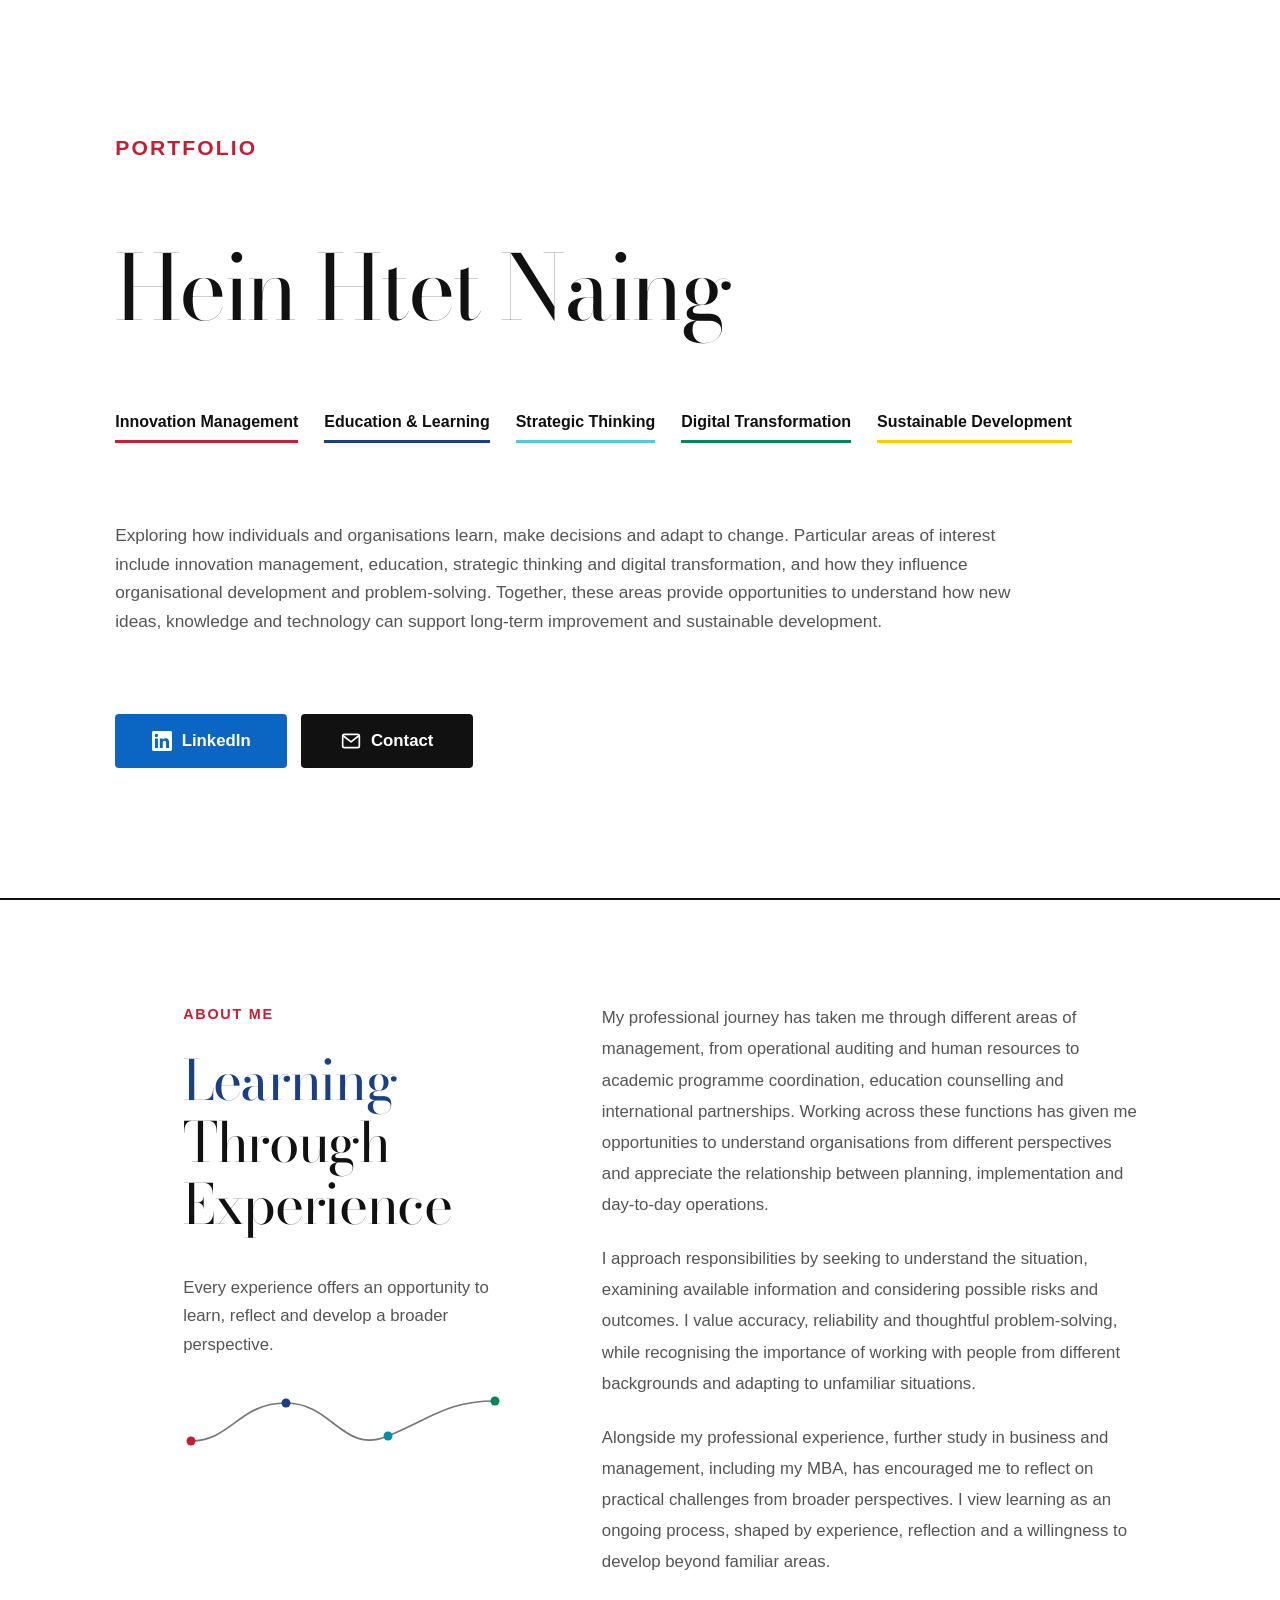
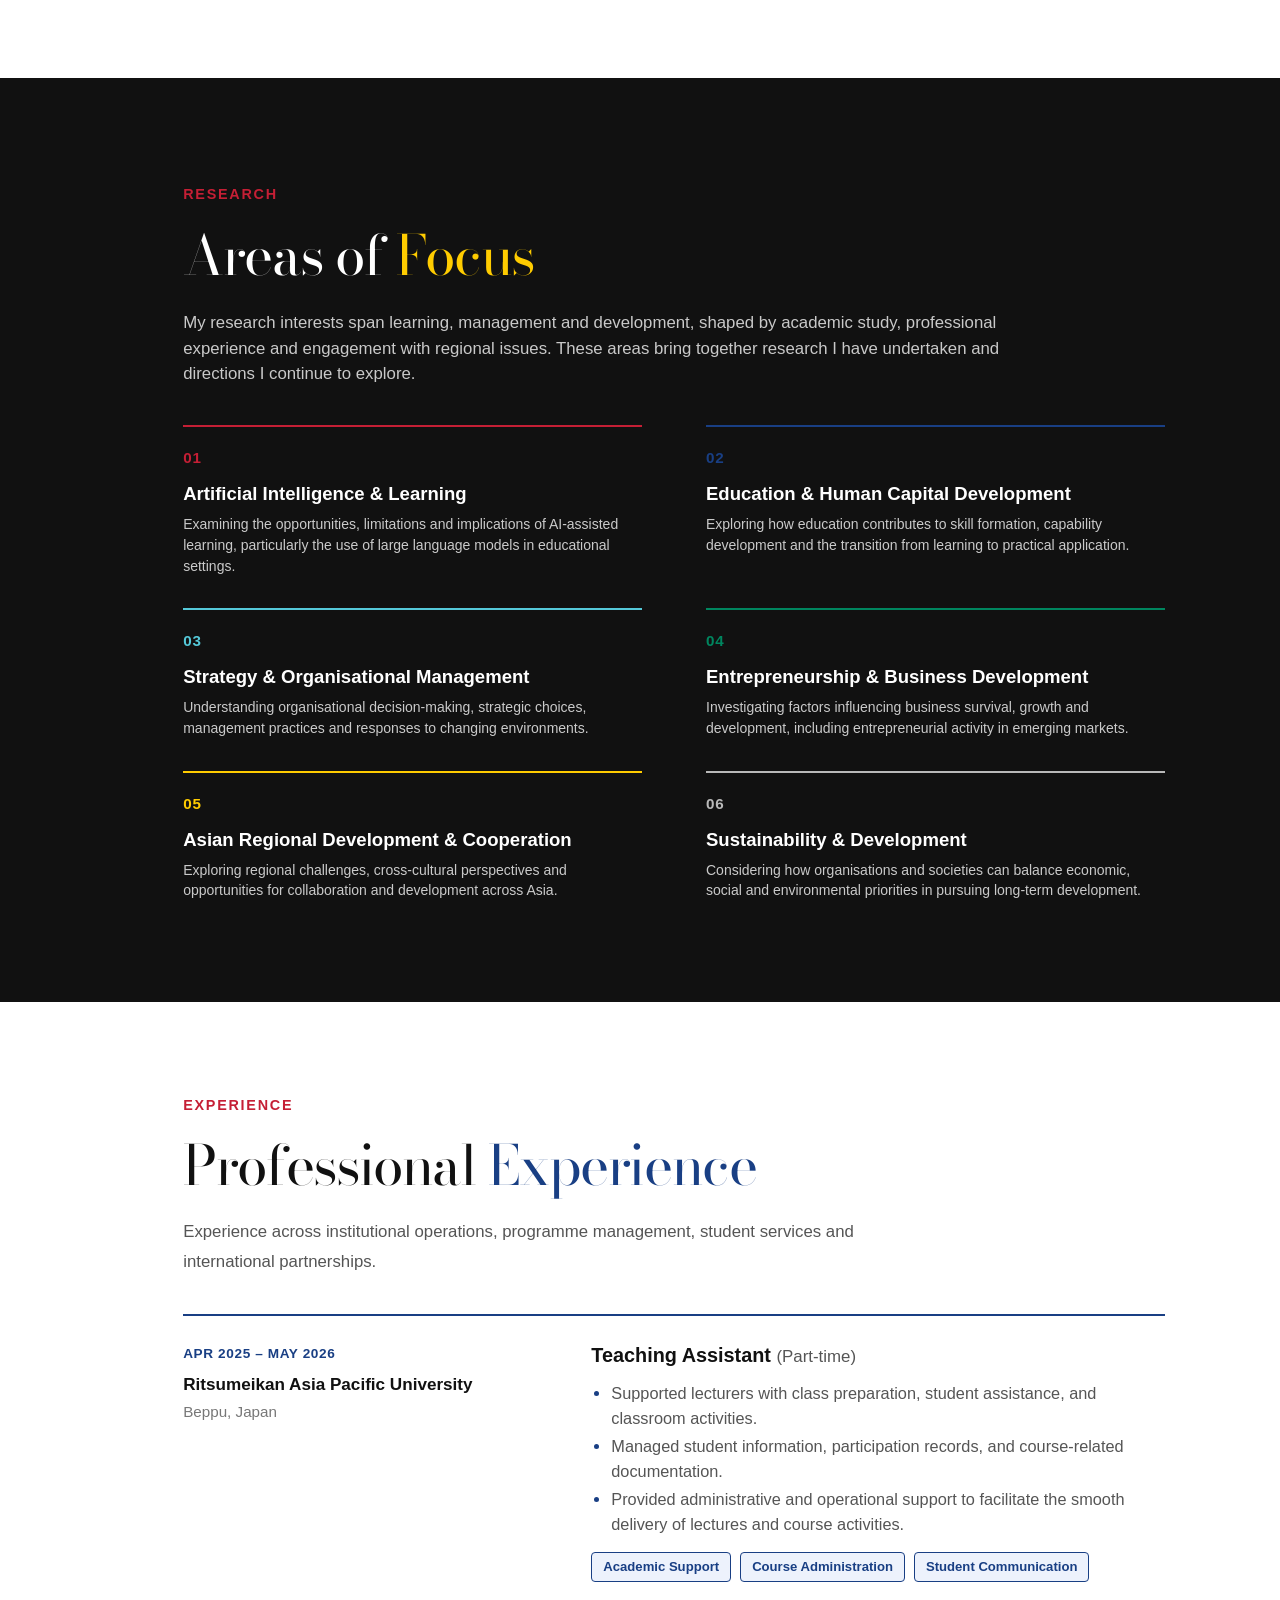
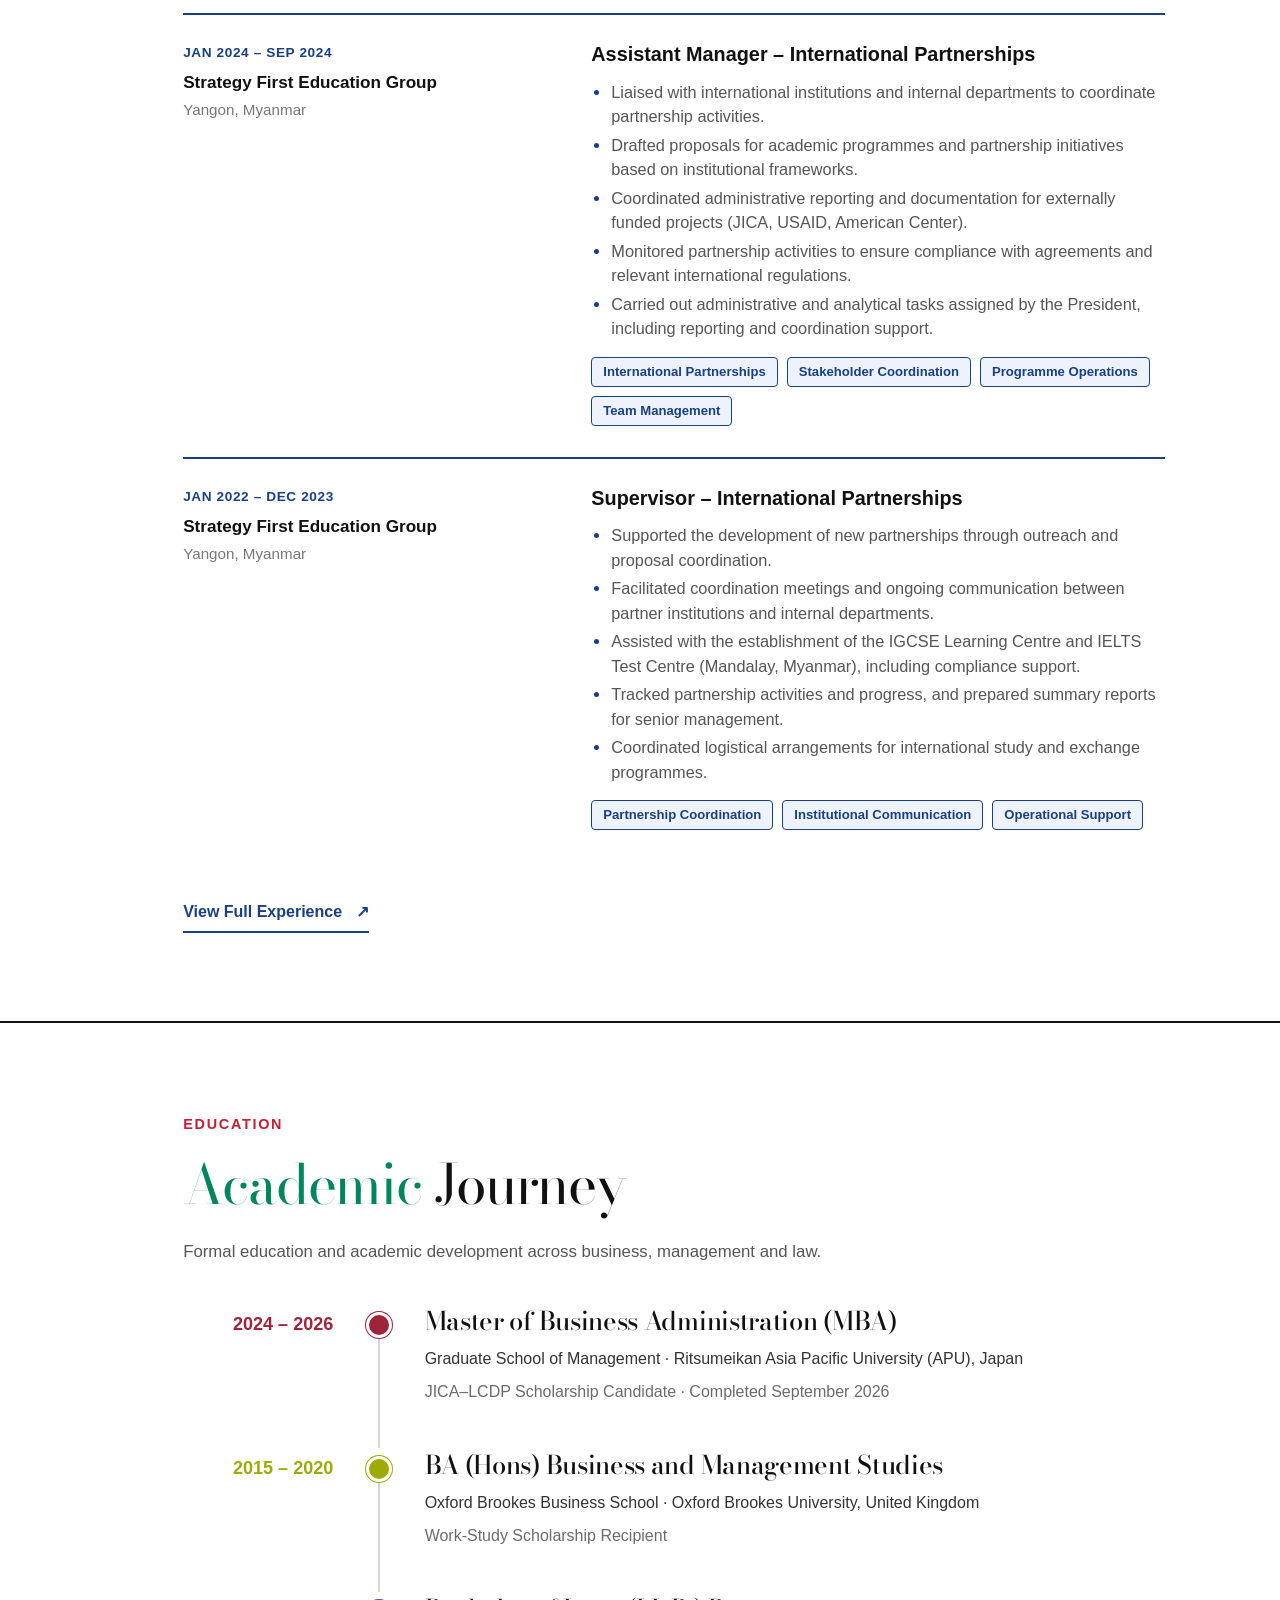
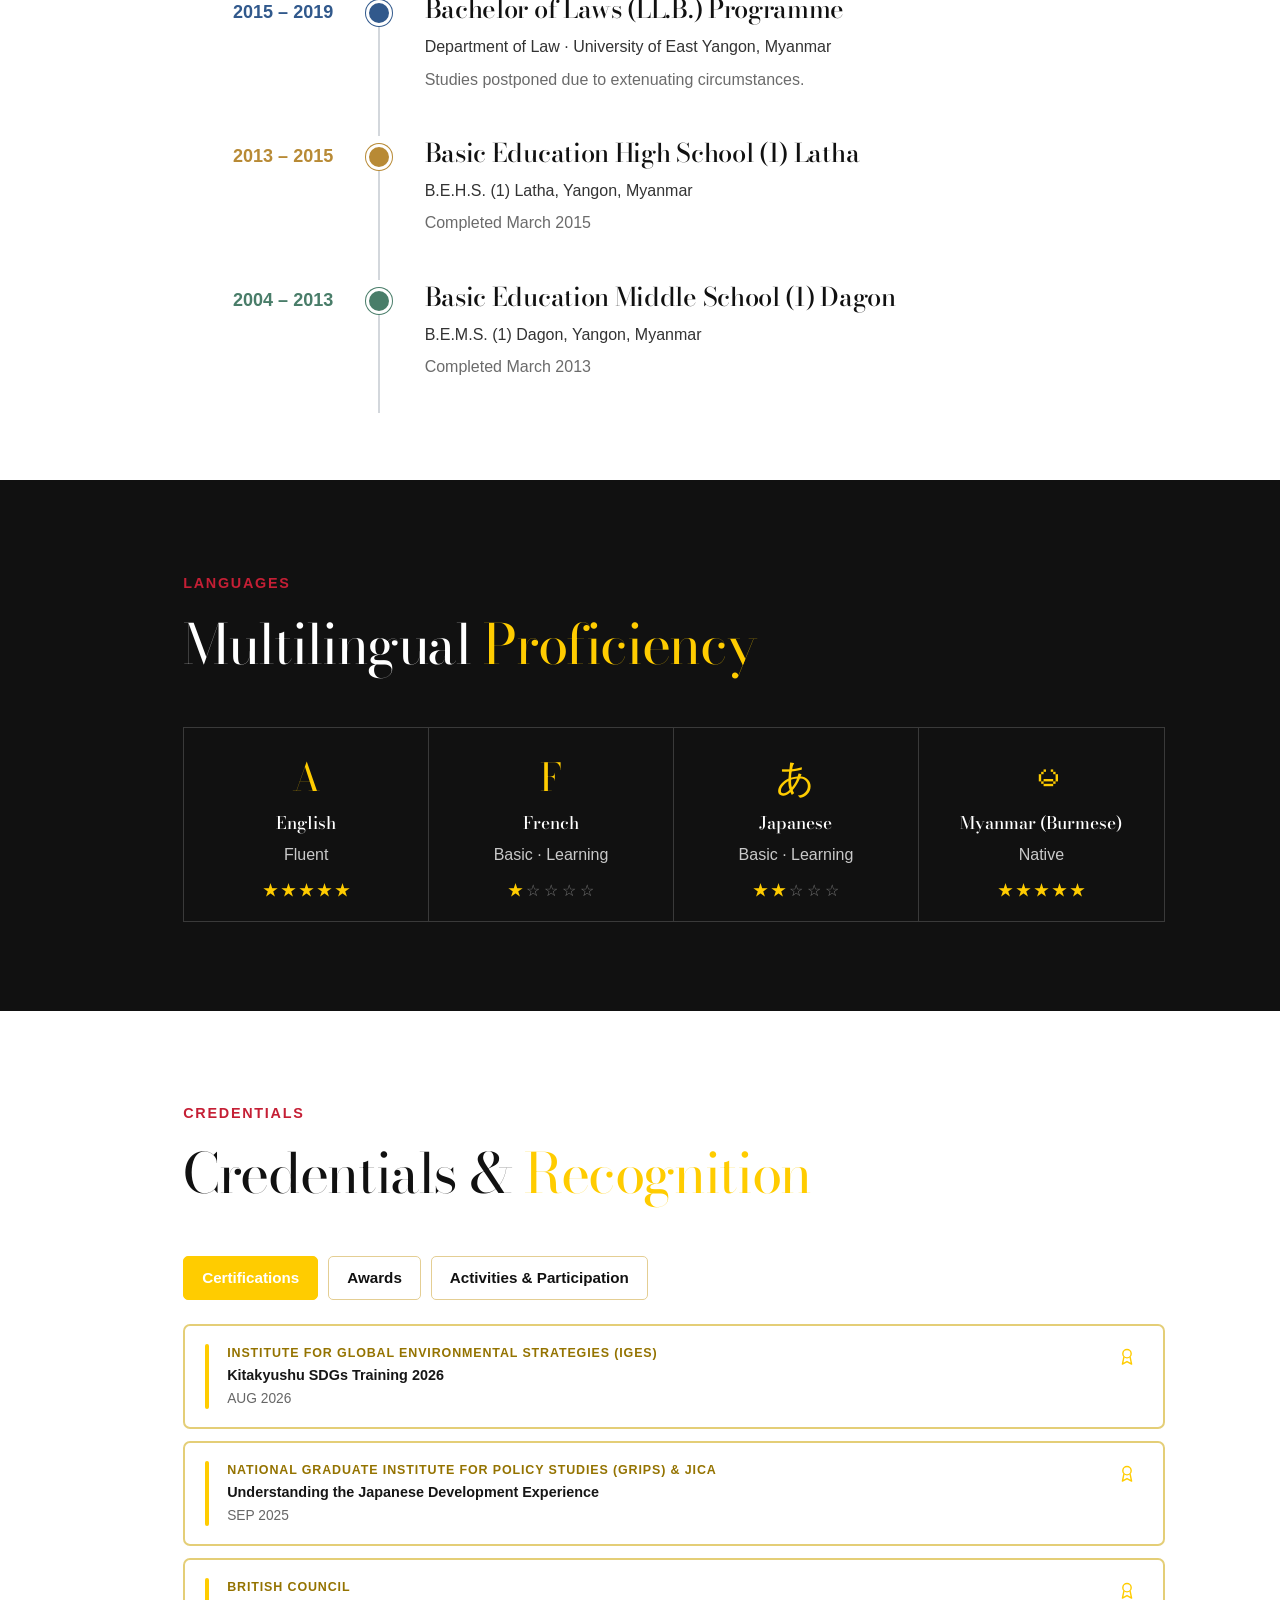
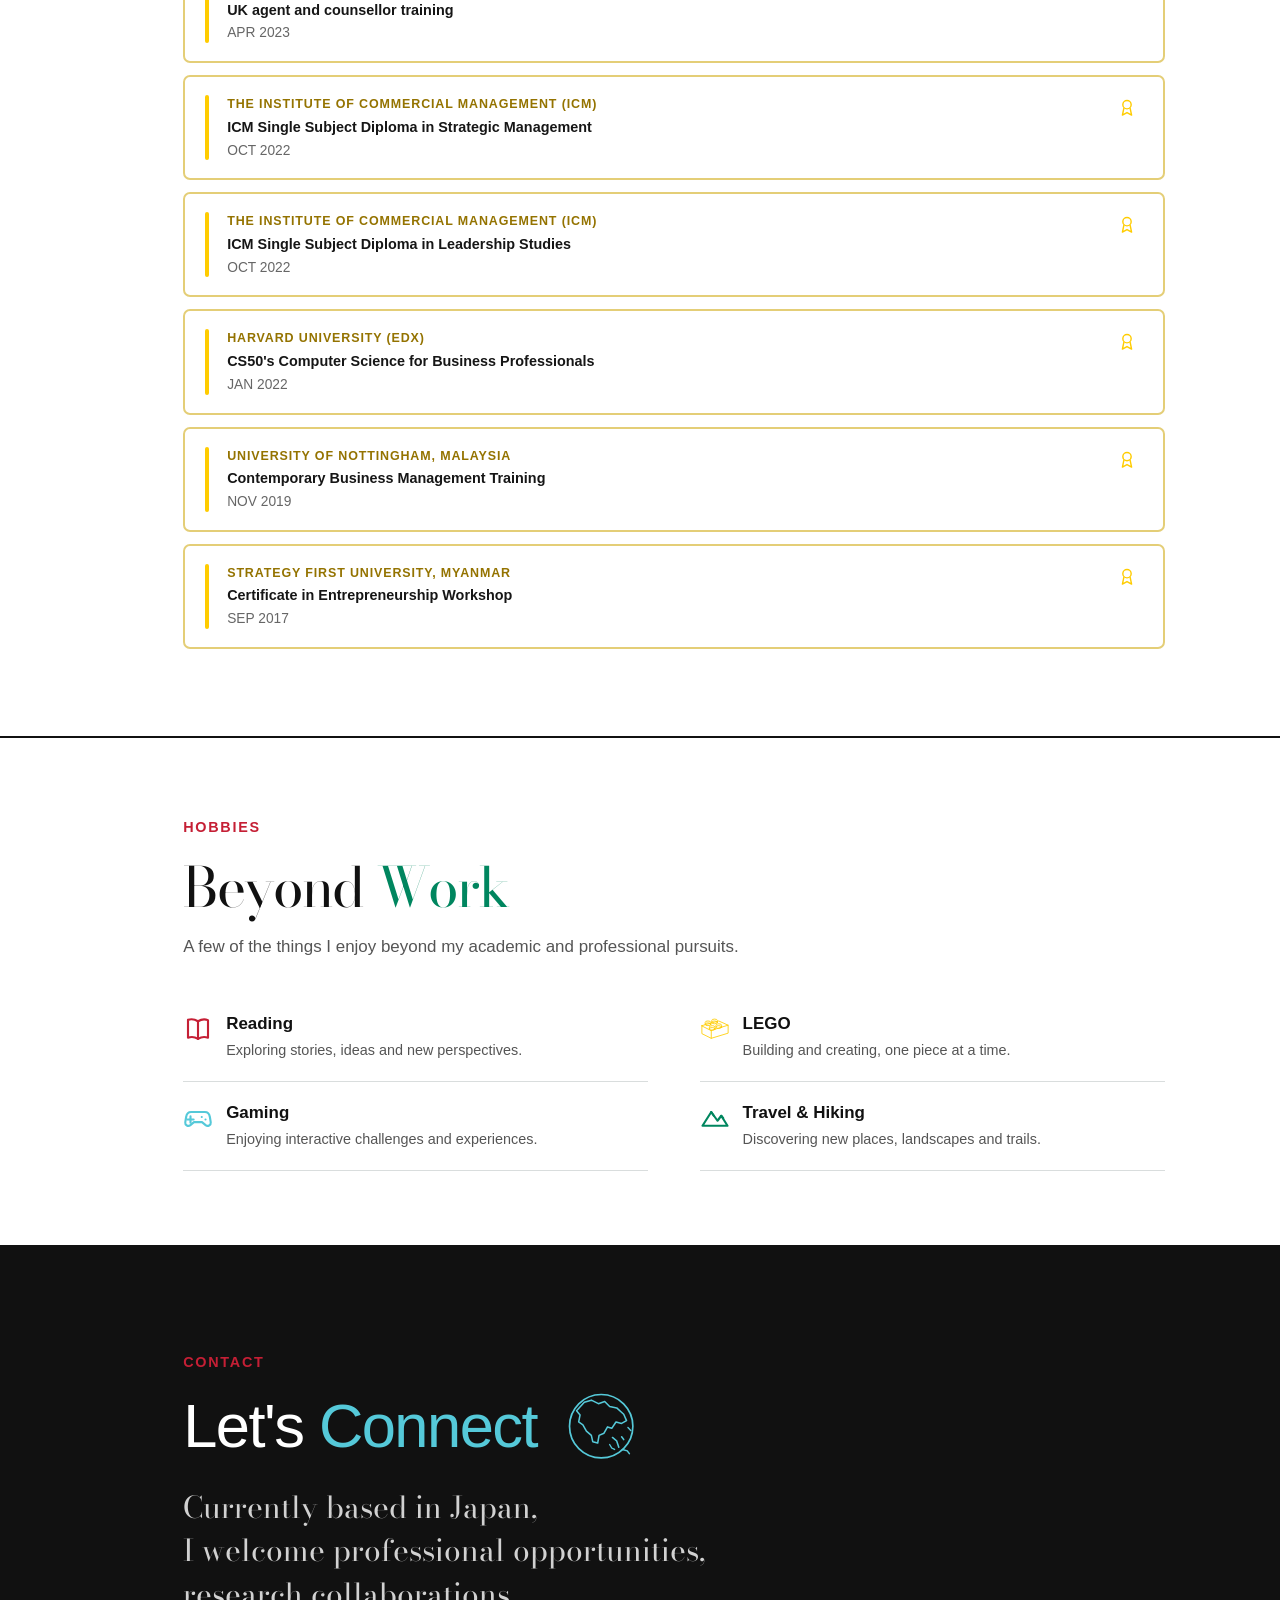
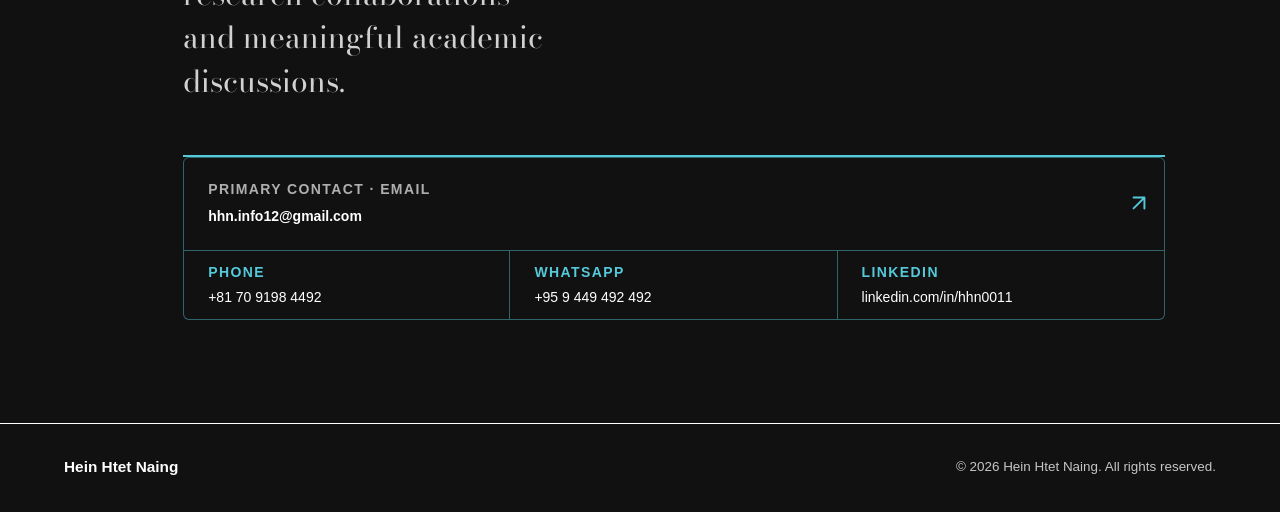
==== index.html @ e1757935 "Refresh shared stylesheet cache version" ====
<!DOCTYPE html>
<html lang="en">
<head>
    <meta charset="UTF-8">
    <meta name="viewport" content="width=device-width, initial-scale=1.0">
    <meta name="description" content="Academic and professional portfolio website of Hein Htet Naing.">
    <title>Hein Htet Naing | Personal Portfolio</title>
    <link rel="preconnect" href="https://fonts.googleapis.com">
    <link rel="preconnect" href="https://fonts.gstatic.com" crossorigin>
    <link href="https://fonts.googleapis.com/css2?family=Bodoni+Moda:wght@400;500;600&display=swap" rel="stylesheet">
    <link rel="stylesheet" href="css/style.css?v=20261013-53">
    <script src="js/script.js" defer></script>
</head>
<body>
    <a class="skip-link" href="#main-content">Skip to main content</a>

    <!-- == FLOATING NAVIGATION: VISIBLE AFTER INTRO == -->
    <button class="mobile-menu-button" type="button" aria-controls="floating-navigation"
            aria-label="Open navigation menu" aria-expanded="false">
        <span aria-hidden="true">☰</span>
    </button>
    <nav id="floating-navigation" class="floating-nav" aria-label="Page navigation">
        <a href="#home" aria-label="Introduction"><span aria-hidden="true" class="nav-icon"><svg viewBox="0 0 24 24" fill="none" stroke="currentColor" stroke-width="1.7" stroke-linecap="round" stroke-linejoin="round" aria-hidden="true" focusable="false"><path d="m3 10 9-7 9 7"/><path d="M5 9v12h14V9"/><path d="M9 21v-7h6v7"/></svg></span><span class="nav-tooltip">Home</span></a>
        <a href="#about" aria-label="About Me"><span aria-hidden="true" class="nav-icon"><svg viewBox="0 0 24 24" fill="none" stroke="currentColor" stroke-width="1.7" stroke-linecap="round" stroke-linejoin="round" aria-hidden="true" focusable="false"><circle cx="12" cy="7" r="4"/><path d="M4.5 21v-2a7.5 7.5 0 0 1 15 0v2"/></svg></span><span class="nav-tooltip">About Me</span></a>
        <a href="#research" aria-label="Research"><span aria-hidden="true" class="nav-icon"><svg viewBox="0 0 24 24" fill="none" stroke="currentColor" stroke-width="1.7" stroke-linecap="round" stroke-linejoin="round" aria-hidden="true" focusable="false"><path d="M4 5.5C6.7 4.6 9.4 5 12 6.6c2.6-1.6 5.3-2 8-.9v14.1c-2.7-1-5.4-.7-8 .9-2.6-1.6-5.3-1.9-8-.9z"/><path d="M12 6.6v14.1"/></svg></span><span class="nav-tooltip">Research</span></a>
        <a href="#experience" aria-label="Professional Experience"><span aria-hidden="true" class="nav-icon"><svg viewBox="0 0 24 24" fill="none" stroke="currentColor" stroke-width="1.7" stroke-linecap="round" stroke-linejoin="round" aria-hidden="true" focusable="false"><rect x="3" y="7" width="18" height="14" rx="2"/><path d="M8 7V5a2 2 0 0 1 2-2h4a2 2 0 0 1 2 2v2M3 12h18M10 12v2h4v-2"/></svg></span><span class="nav-tooltip">Experience</span></a>
        <a href="#education" aria-label="Academic Journey"><span aria-hidden="true" class="nav-icon"><svg viewBox="0 0 24 24" fill="none" stroke="currentColor" stroke-width="1.7" stroke-linecap="round" stroke-linejoin="round" aria-hidden="true" focusable="false"><path d="m2 9 10-5 10 5-10 5z"/><path d="M6 11v5c2 3 10 3 12 0v-5M22 9v6"/></svg></span><span class="nav-tooltip">Education</span></a>
        <a href="#languages" aria-label="Multilingual Proficiency"><span aria-hidden="true" class="nav-icon"><svg viewBox="0 0 24 24" fill="none" stroke="currentColor" stroke-width="1.7" stroke-linecap="round" stroke-linejoin="round" aria-hidden="true" focusable="false"><path d="M4 5h9M8.5 3v2M6 8c1.2 3.3 3.9 5.9 7 7"/><path d="M12 7c-.7 3.7-3.3 6.7-7 8"/><path d="m13 21 4-10 4 10M14.4 17.5h5.2"/></svg></span><span class="nav-tooltip">Languages</span></a>
        <a href="#credentials" aria-label="Credentials & Recognition"><span aria-hidden="true" class="nav-icon"><svg viewBox="0 0 24 24" fill="none" stroke="currentColor" stroke-width="1.7" stroke-linecap="round" stroke-linejoin="round" aria-hidden="true" focusable="false"><circle cx="12" cy="8" r="5"/><path d="m8.2 12.5-1.7 8 5.5-3 5.5 3-1.7-8"/></svg></span><span class="nav-tooltip">Credentials</span></a>
        <a href="#hobbies" aria-label="Hobbies"><span aria-hidden="true" class="nav-icon"><svg viewBox="0 0 24 24" fill="none" stroke="currentColor" stroke-width="1.7" stroke-linecap="round" stroke-linejoin="round" aria-hidden="true" focusable="false"><path d="M20.8 4.6a5.4 5.4 0 0 0-7.6 0L12 5.8l-1.2-1.2a5.4 5.4 0 0 0-7.6 7.6L12 21l8.8-8.8a5.4 5.4 0 0 0 0-7.6z"/></svg></span><span class="nav-tooltip">Hobbies</span></a>
        <a href="#contact" aria-label="Contact"><span aria-hidden="true" class="nav-icon"><svg viewBox="0 0 24 24" fill="none" stroke="currentColor" stroke-width="1.7" stroke-linecap="round" stroke-linejoin="round" aria-hidden="true" focusable="false"><rect x="2" y="4" width="20" height="16" rx="2"/><path d="m3 6 9 7 9-7"/></svg></span><span class="nav-tooltip">Contact</span></a>
    </nav>

    <main id="main-content">
        <!-- == 01. INTRODUCTION == -->
        <section id="home" class="section Intro">
            <div class="Intro-box">
                <p class="Intro-label">PORTFOLIO</p>
                <h1>Hein Htet Naing</h1>
                <div class="Intro-interests">
                    <span class="interest-red">Innovation Management</span>
                    <span class="interest-navy">Education &amp; Learning</span>
                    <span class="interest-cyan">Strategic Thinking</span>
                    <span class="interest-green">Digital Transformation</span>
                    <span class="interest-gold">Sustainable Development</span>
                </div>
                <p class="Intro-description">
                    Exploring how individuals and organisations learn, make decisions and adapt to change.
                    Particular areas of interest include innovation management, education, strategic thinking
                    and digital transformation, and how they influence organisational development and
                    problem-solving. Together, these areas provide opportunities to understand how new ideas,
                    knowledge and technology can support long-term improvement and sustainable development.
                </p>
                <div class="Intro-buttons">
                    <a href="https://www.linkedin.com/in/hhn0011" class="Intro-button-primary"
                       target="_blank" rel="noopener noreferrer"><svg class="linkedin-icon" viewBox="0 0 24 24" aria-hidden="true" focusable="false"><path fill="currentColor" d="M20.447 20.452h-3.554v-5.569c0-1.328-.027-3.037-1.852-3.037-1.853 0-2.136 1.445-2.136 2.939v5.667H9.35V9h3.414v1.561h.049c.476-.9 1.637-1.85 3.37-1.85 3.601 0 4.266 2.37 4.266 5.455v6.286zM5.337 7.433a2.062 2.062 0 1 1 0-4.124 2.062 2.062 0 0 1 0 4.124zm1.782 13.019H3.555V9h3.564v11.452zM22.225 0H1.771C.792 0 0 .774 0 1.729v20.542C0 23.227.792 24 1.771 24h20.451C23.2 24 24 23.227 24 22.271V1.729C24 .774 23.2 0 22.222 0h.003z"/></svg><span>LinkedIn</span></a>
                    <a href="mailto:hhn.info12@gmail.com" class="Intro-button-secondary"><svg class="contact-icon" viewBox="0 0 24 24" fill="none" stroke="currentColor" stroke-width="2" stroke-linecap="round" stroke-linejoin="round" aria-hidden="true" focusable="false"><rect x="2" y="4" width="20" height="16" rx="2"/><path d="m3 6 9 7 9-7"/></svg><span>Contact</span></a>
                </div>
            </div>
        </section>

        <!-- == REMAINING HOMEPAGE: RESERVED LEFT NAVIGATION MARGIN == -->
        <div class="page-content">
            <section id="about" class="content-section about-section" aria-labelledby="about-heading">
                <div class="about-layout">
                    <div class="about-heading">
                        <p class="about-label">ABOUT ME</p>
                        <h2 id="about-heading"><span class="about-title-accent">Learning</span> Through Experience</h2>
                        <p class="about-reflection">Every experience offers an opportunity to learn, reflect and develop a broader perspective.</p>
                        <svg class="about-journey-line" viewBox="0 0 320 88" fill="none" xmlns="http://www.w3.org/2000/svg" aria-hidden="true" focusable="false">
                            <path d="M8 60 C48 60 56 22 103 22 S160 74 205 55 S266 20 312 20" stroke="#777777" stroke-width="1.7" stroke-linecap="round"/>
                            <circle cx="8" cy="60" r="4.5" fill="#C51F35"/>
                            <circle cx="103" cy="22" r="4.5" fill="#193F84"/>
                            <circle cx="205" cy="55" r="4.5" fill="#008FA8"/>
                            <circle cx="312" cy="20" r="4.5" fill="#00865F"/>
                        </svg>
                    </div>
                    <div class="about-biography">
                        <p>My professional journey has taken me through different areas of management, from operational auditing and human resources to academic programme coordination, education counselling and international partnerships. Working across these functions has given me opportunities to understand organisations from different perspectives and appreciate the relationship between planning, implementation and day-to-day operations.</p>
                        <p>I approach responsibilities by seeking to understand the situation, examining available information and considering possible risks and outcomes. I value accuracy, reliability and thoughtful problem-solving, while recognising the importance of working with people from different backgrounds and adapting to unfamiliar situations.</p>
                        <p>Alongside my professional experience, further study in business and management, including my MBA, has encouraged me to reflect on practical challenges from broader perspectives. I view learning as an ongoing process, shaped by experience, reflection and a willingness to develop beyond familiar areas.</p>
                    </div>
                </div>
            </section>

            <section id="research" class="content-section focus-section" aria-labelledby="focus-heading">
                <div class="focus-inner">
                    <header class="focus-heading">
                        <p class="focus-label">RESEARCH</p>
                        <h2 id="focus-heading">Areas of <span class="focus-title-accent">Focus</span></h2>
                        <p class="focus-introduction">My research interests span learning, management and development, shaped by academic study, professional experience and engagement with regional issues. These areas bring together research I have undertaken and directions I continue to explore.</p>
                    </header>
                    <div class="focus-grid">
                    <article class="focus-item focus-item-1">
                        <span class="focus-number">01</span>
                        <h3>Artificial Intelligence &amp; Learning</h3>
                        <p>Examining the opportunities, limitations and implications of AI-assisted learning, particularly the use of large language models in educational settings.</p>
                    </article>
                    <article class="focus-item focus-item-2">
                        <span class="focus-number">02</span>
                        <h3>Education &amp; Human Capital Development</h3>
                        <p>Exploring how education contributes to skill formation, capability development and the transition from learning to practical application.</p>
                    </article>
                    <article class="focus-item focus-item-3">
                        <span class="focus-number">03</span>
                        <h3>Strategy &amp; Organisational Management</h3>
                        <p>Understanding organisational decision-making, strategic choices, management practices and responses to changing environments.</p>
                    </article>
                    <article class="focus-item focus-item-4">
                        <span class="focus-number">04</span>
                        <h3>Entrepreneurship &amp; Business Development</h3>
                        <p>Investigating factors influencing business survival, growth and development, including entrepreneurial activity in emerging markets.</p>
                    </article>
                    <article class="focus-item focus-item-5">
                        <span class="focus-number">05</span>
                        <h3>Asian Regional Development &amp; Cooperation</h3>
                        <p>Exploring regional challenges, cross-cultural perspectives and opportunities for collaboration and development across Asia.</p>
                    </article>
                    <article class="focus-item focus-item-6">
                        <span class="focus-number">06</span>
                        <h3>Sustainability &amp; Development</h3>
                        <p>Considering how organisations and societies can balance economic, social and environmental priorities in pursuing long-term development.</p>
                    </article>
                    </div>
                </div>
            </section>

            <section id="experience" class="content-section experience-section" aria-labelledby="experience-heading">
                <header class="experience-intro">
                    <p class="experience-label">EXPERIENCE</p>
                    <h2 id="experience-heading">Professional <span class="experience-title-accent">Experience</span></h2>
                    <p>Experience across institutional operations, programme management, student services and international partnerships.</p>
                </header>
                <div class="experience-list">
                    <article class="experience-entry experience-entry-1">
                        <div class="experience-meta">
                            <span class="experience-date">APR 2025 – MAY 2026</span>
                            <h3>Ritsumeikan Asia Pacific University</h3>
                            <span class="experience-location">Beppu, Japan</span>
                        </div>
                        <div class="experience-detail">
                            <h4>Teaching Assistant <span class="experience-note">(Part-time)</span></h4>
                            <ul class="experience-responsibilities">
                                <li>Supported lecturers with class preparation, student assistance, and classroom activities.</li>
                                <li>Managed student information, participation records, and course-related documentation.</li>
                                <li>Provided administrative and operational support to facilitate the smooth delivery of lectures and course activities.</li>
                            </ul>
                            <div class="experience-tags" aria-label="Areas of responsibility">
                                <span class="experience-tag">Academic Support</span>
                                <span class="experience-tag">Course Administration</span>
                                <span class="experience-tag">Student Communication</span>
                            </div>
                        </div>
                    </article>
                    <article class="experience-entry experience-entry-2">
                        <div class="experience-meta">
                            <span class="experience-date">JAN 2024 – SEP 2024</span>
                            <h3>Strategy First Education Group</h3>
                            <span class="experience-location">Yangon, Myanmar</span>
                        </div>
                        <div class="experience-detail">
                            <h4>Assistant Manager – International Partnerships</h4>
                            <ul class="experience-responsibilities">
                                <li>Liaised with international institutions and internal departments to coordinate partnership activities.</li>
                                <li>Drafted proposals for academic programmes and partnership initiatives based on institutional frameworks.</li>
                                <li>Coordinated administrative reporting and documentation for externally funded projects (JICA, USAID, American Center).</li>
                                <li>Monitored partnership activities to ensure compliance with agreements and relevant international regulations.</li>
                                <li>Carried out administrative and analytical tasks assigned by the President, including reporting and coordination support.</li>
                            </ul>
                            <div class="experience-tags" aria-label="Areas of responsibility">
                                <span class="experience-tag">International Partnerships</span>
                                <span class="experience-tag">Stakeholder Coordination</span>
                                <span class="experience-tag">Programme Operations</span>
                                <span class="experience-tag">Team Management</span>
                            </div>
                        </div>
                    </article>
                    <article class="experience-entry experience-entry-3">
                        <div class="experience-meta">
                            <span class="experience-date">JAN 2022 – DEC 2023</span>
                            <h3>Strategy First Education Group</h3>
                            <span class="experience-location">Yangon, Myanmar</span>
                        </div>
                        <div class="experience-detail">
                            <h4>Supervisor – International Partnerships</h4>
                            <ul class="experience-responsibilities">
                                <li>Supported the development of new partnerships through outreach and proposal coordination.</li>
                                <li>Facilitated coordination meetings and ongoing communication between partner institutions and internal departments.</li>
                                <li>Assisted with the establishment of the IGCSE Learning Centre and IELTS Test Centre (Mandalay, Myanmar), including compliance support.</li>
                                <li>Tracked partnership activities and progress, and prepared summary reports for senior management.</li>
                                <li>Coordinated logistical arrangements for international study and exchange programmes.</li>
                            </ul>
                            <div class="experience-tags" aria-label="Areas of responsibility">
                                <span class="experience-tag">Partnership Coordination</span>
                                <span class="experience-tag">Institutional Communication</span>
                                <span class="experience-tag">Operational Support</span>
                            </div>
                        </div>
                    </article>
                </div>
                <a class="experience-more" href="experience.html"><span>View Full Experience</span><span aria-hidden="true">↗</span></a>
            </section>

            <section id="education" class="content-section education-section" aria-labelledby="education-heading">
                <header class="education-intro">
                    <p class="education-label">EDUCATION</p>
                    <h2 id="education-heading"><span class="education-title-accent">Academic</span> Journey</h2>
                    <p>Formal education and academic development across business, management and law.</p>
                </header>
                <div class="education-list" aria-label="Academic timeline">
                    <article class="education-entry education-entry-1" style="--school-accent:#9F2439">
                        <div class="education-meta"><span class="education-date">2024 – 2026</span></div>
                        <div class="education-marker" aria-hidden="true"></div>
                        <div class="education-details">
                            <h3>Master of Business Administration (MBA)</h3>
                            <p class="education-school">Graduate School of Management · Ritsumeikan Asia Pacific University (APU), Japan</p>
                            <p class="education-note">JICA–LCDP Scholarship Candidate · Completed September 2026</p>
                        </div>
                    </article>
                    <article class="education-entry education-entry-2" style="--school-accent:#9EAB05">
                        <div class="education-meta"><span class="education-date">2015 – 2020</span></div>
                        <div class="education-marker" aria-hidden="true"></div>
                        <div class="education-details">
                            <h3>BA (Hons) Business and Management Studies</h3>
                            <p class="education-school">Oxford Brookes Business School · Oxford Brookes University, United Kingdom</p>
                            <p class="education-note">Work-Study Scholarship Recipient</p>
                        </div>
                    </article>
                    <article class="education-entry education-entry-3" style="--school-accent:#31598C">
                        <div class="education-meta"><span class="education-date">2015 – 2019</span></div>
                        <div class="education-marker" aria-hidden="true"></div>
                        <div class="education-details">
                            <h3>Bachelor of Laws (LL.B.) Programme</h3>
                            <p class="education-school">Department of Law · University of East Yangon, Myanmar</p>
                            <p class="education-note">Studies postponed due to extenuating circumstances.</p>
                        </div>
                    </article>
                    <article class="education-entry education-entry-4" style="--school-accent:#B88A35">
                        <div class="education-meta"><span class="education-date">2013 – 2015</span></div>
                        <div class="education-marker" aria-hidden="true"></div>
                        <div class="education-details">
                            <h3>Basic Education High School (1) Latha</h3>
                            <p class="education-school">B.E.H.S. (1) Latha, Yangon, Myanmar</p>
                            <p class="education-note">Completed March 2015</p>
                        </div>
                    </article>
                    <article class="education-entry education-entry-5" style="--school-accent:#497D69">
                        <div class="education-meta"><span class="education-date">2004 – 2013</span></div>
                        <div class="education-marker" aria-hidden="true"></div>
                        <div class="education-details">
                            <h3>Basic Education Middle School (1) Dagon</h3>
                            <p class="education-school">B.E.M.S. (1) Dagon, Yangon, Myanmar</p>
                            <p class="education-note">Completed March 2013</p>
                        </div>
                    </article>
                </div>
            </section>


            <section id="languages" class="content-section languages-section" aria-labelledby="languages-heading">
                <div class="languages-inner">
                    <header class="languages-heading">
                        <p class="languages-label">LANGUAGES</p>
                        <h2 id="languages-heading">Multilingual <span class="languages-title-accent">Proficiency</span></h2>
                                            </header>
                    <div class="language-grid">
                    <article class="language-cell">
                        <span class="language-glyph" aria-hidden="true">A</span>
                        <h3>English</h3>
                        <p class="language-level">Fluent</p>
                        <div class="language-stars" role="img" aria-label="5 out of 5 illustrative proficiency stars"><span class="star-filled" aria-hidden="true">★</span><span class="star-filled" aria-hidden="true">★</span><span class="star-filled" aria-hidden="true">★</span><span class="star-filled" aria-hidden="true">★</span><span class="star-filled" aria-hidden="true">★</span></div>
                    </article>
                    <article class="language-cell">
                        <span class="language-glyph" aria-hidden="true">F</span>
                        <h3>French</h3>
                        <p class="language-level">Basic · Learning</p>
                        <div class="language-stars" role="img" aria-label="1 out of 5 illustrative proficiency stars"><span class="star-filled" aria-hidden="true">★</span><span class="star-empty" aria-hidden="true">☆</span><span class="star-empty" aria-hidden="true">☆</span><span class="star-empty" aria-hidden="true">☆</span><span class="star-empty" aria-hidden="true">☆</span></div>
                    </article>
                    <article class="language-cell">
                        <span class="language-glyph" aria-hidden="true">あ</span>
                        <h3>Japanese</h3>
                        <p class="language-level">Basic · Learning</p>
                        <div class="language-stars" role="img" aria-label="2 out of 5 illustrative proficiency stars"><span class="star-filled" aria-hidden="true">★</span><span class="star-filled" aria-hidden="true">★</span><span class="star-empty" aria-hidden="true">☆</span><span class="star-empty" aria-hidden="true">☆</span><span class="star-empty" aria-hidden="true">☆</span></div>
                    </article>
                    <article class="language-cell">
                        <span class="language-glyph" aria-hidden="true">မ</span>
                        <h3>Myanmar (Burmese)</h3>
                        <p class="language-level">Native</p>
                        <div class="language-stars" role="img" aria-label="5 out of 5 illustrative proficiency stars"><span class="star-filled" aria-hidden="true">★</span><span class="star-filled" aria-hidden="true">★</span><span class="star-filled" aria-hidden="true">★</span><span class="star-filled" aria-hidden="true">★</span><span class="star-filled" aria-hidden="true">★</span></div>
                    </article>
                    </div>
                </div>
            </section>

            <section id="credentials" class="content-section credentials-section" aria-labelledby="credentials-heading">
                <header class="credentials-heading">
                    <p class="credentials-label">CREDENTIALS</p>
                    <div class="credentials-heading-row">
                        <h2 id="credentials-heading">Credentials &amp; <span class="credentials-title-accent">Recognition</span></h2>
                        
                    </div>
                </header>
                <div class="credentials-tabs" role="tablist" aria-label="Credential categories">
                    <button type="button" id="credentials-tab-certifications" class="credentials-tab" role="tab" aria-controls="credentials-panel-certifications" aria-selected="true">Certifications</button>
                    <button type="button" id="credentials-tab-awards" class="credentials-tab" role="tab" aria-controls="credentials-panel-awards" aria-selected="false" tabindex="-1">Awards</button>
                    <button type="button" id="credentials-tab-activities" class="credentials-tab" role="tab" aria-controls="credentials-panel-activities" aria-selected="false" tabindex="-1">Activities & Participation</button>
                </div>
                <div class="credentials-panels">
                    <div id="credentials-panel-certifications" class="credentials-panel" role="tabpanel" aria-labelledby="credentials-tab-certifications">
                        <article class="credential-item">
                            <div class="credential-item-body">
                                <p class="credential-issuer">Institute for Global Environmental Strategies (IGES)</p>
                                <h3>Kitakyushu SDGs Training 2026</h3>
                                <p class="credential-year">AUG 2026</p>
                            </div>
                            <svg class="credential-award-icon" viewBox="0 0 24 24" fill="none" stroke="currentColor" stroke-width="1.7" stroke-linecap="round" stroke-linejoin="round" aria-hidden="true"><circle cx="12" cy="8" r="5"/><path d="m8.2 12.5-1.7 8 5.5-3 5.5 3-1.7-8"/></svg>
                        </article>
                        <article class="credential-item">
                            <div class="credential-item-body">
                                <p class="credential-issuer">National Graduate Institute for Policy Studies (GRIPS) &amp; JICA</p>
                                <h3>Understanding the Japanese Development Experience</h3>
                                <p class="credential-year">SEP 2025</p>
                            </div>
                            <svg class="credential-award-icon" viewBox="0 0 24 24" fill="none" stroke="currentColor" stroke-width="1.7" stroke-linecap="round" stroke-linejoin="round" aria-hidden="true"><circle cx="12" cy="8" r="5"/><path d="m8.2 12.5-1.7 8 5.5-3 5.5 3-1.7-8"/></svg>
                        </article>
                        <article class="credential-item">
                            <div class="credential-item-body">
                                <p class="credential-issuer">British Council</p>
                                <h3>UK agent and counsellor training</h3>
                                <p class="credential-year">APR 2023</p>
                            </div>
                            <svg class="credential-award-icon" viewBox="0 0 24 24" fill="none" stroke="currentColor" stroke-width="1.7" stroke-linecap="round" stroke-linejoin="round" aria-hidden="true"><circle cx="12" cy="8" r="5"/><path d="m8.2 12.5-1.7 8 5.5-3 5.5 3-1.7-8"/></svg>
                        </article>
                        <article class="credential-item">
                            <div class="credential-item-body">
                                <p class="credential-issuer">The Institute of Commercial Management (ICM)</p>
                                <h3>ICM Single Subject Diploma in Strategic Management</h3>
                                <p class="credential-year">OCT 2022</p>
                            </div>
                            <svg class="credential-award-icon" viewBox="0 0 24 24" fill="none" stroke="currentColor" stroke-width="1.7" stroke-linecap="round" stroke-linejoin="round" aria-hidden="true"><circle cx="12" cy="8" r="5"/><path d="m8.2 12.5-1.7 8 5.5-3 5.5 3-1.7-8"/></svg>
                        </article>
                        <article class="credential-item">
                            <div class="credential-item-body">
                                <p class="credential-issuer">The Institute of Commercial Management (ICM)</p>
                                <h3>ICM Single Subject Diploma in Leadership Studies</h3>
                                <p class="credential-year">OCT 2022</p>
                            </div>
                            <svg class="credential-award-icon" viewBox="0 0 24 24" fill="none" stroke="currentColor" stroke-width="1.7" stroke-linecap="round" stroke-linejoin="round" aria-hidden="true"><circle cx="12" cy="8" r="5"/><path d="m8.2 12.5-1.7 8 5.5-3 5.5 3-1.7-8"/></svg>
                        </article>
                        <article class="credential-item">
                            <div class="credential-item-body">
                                <p class="credential-issuer">Harvard University (edX)</p>
                                <h3>CS50&#39;s Computer Science for Business Professionals</h3>
                                <p class="credential-year">JAN 2022</p>
                            </div>
                            <svg class="credential-award-icon" viewBox="0 0 24 24" fill="none" stroke="currentColor" stroke-width="1.7" stroke-linecap="round" stroke-linejoin="round" aria-hidden="true"><circle cx="12" cy="8" r="5"/><path d="m8.2 12.5-1.7 8 5.5-3 5.5 3-1.7-8"/></svg>
                        </article>
                        <article class="credential-item">
                            <div class="credential-item-body">
                                <p class="credential-issuer">University of Nottingham, Malaysia</p>
                                <h3>Contemporary Business Management Training</h3>
                                <p class="credential-year">NOV 2019</p>
                            </div>
                            <svg class="credential-award-icon" viewBox="0 0 24 24" fill="none" stroke="currentColor" stroke-width="1.7" stroke-linecap="round" stroke-linejoin="round" aria-hidden="true"><circle cx="12" cy="8" r="5"/><path d="m8.2 12.5-1.7 8 5.5-3 5.5 3-1.7-8"/></svg>
                        </article>
                        <article class="credential-item">
                            <div class="credential-item-body">
                                <p class="credential-issuer">Strategy First University, Myanmar</p>
                                <h3>Certificate in Entrepreneurship Workshop</h3>
                                <p class="credential-year">SEP 2017</p>
                            </div>
                            <svg class="credential-award-icon" viewBox="0 0 24 24" fill="none" stroke="currentColor" stroke-width="1.7" stroke-linecap="round" stroke-linejoin="round" aria-hidden="true"><circle cx="12" cy="8" r="5"/><path d="m8.2 12.5-1.7 8 5.5-3 5.5 3-1.7-8"/></svg>
                        </article>
                    </div>
                    <div id="credentials-panel-awards" class="credentials-panel" role="tabpanel" aria-labelledby="credentials-tab-awards" hidden>
                        <article class="credential-item">
                            <div class="credential-item-body">
                                <p class="credential-issuer">STEPS</p>
                                <h3>Social Enterprise Idea Business Plan Competition — Second Runner-up</h3>
                                <p class="credential-year">2016</p>
                            </div>
                            <svg class="credential-award-icon" viewBox="0 0 24 24" fill="none" stroke="currentColor" stroke-width="1.7" stroke-linecap="round" stroke-linejoin="round" aria-hidden="true"><circle cx="12" cy="8" r="5"/><path d="m8.2 12.5-1.7 8 5.5-3 5.5 3-1.7-8"/></svg>
                        </article>
                    </div>
                    <div id="credentials-panel-activities" class="credentials-panel" role="tabpanel" aria-labelledby="credentials-tab-activities" hidden>
                        <article class="credential-item">
                            <div class="credential-item-body">
                                <p class="credential-issuer">Asia Next Dialogue &amp; Asia Next Forum 2026</p>
                                <h3><strong>Participant</strong> — Participated in cross-cultural discussions, collaborative activities, action planning and group recommendations on regional issues and Asia’s future</h3>
                                <p class="credential-year">AUG 2026</p>
                            </div>
                            <svg class="credential-award-icon" viewBox="0 0 24 24" fill="none" stroke="currentColor" stroke-width="1.7" stroke-linecap="round" stroke-linejoin="round" aria-hidden="true"><circle cx="12" cy="8" r="5"/><path d="m8.2 12.5-1.7 8 5.5-3 5.5 3-1.7-8"/></svg>
                        </article>
                        <article class="credential-item">
                            <div class="credential-item-body">
                                <p class="credential-issuer">AP Conference · Ritsumeikan Asia Pacific University (APU), Japan</p>
                                <h3><strong>Presenter</strong> — Presented at the AP Conference at Ritsumeikan Asia Pacific University</h3>
                                <p class="credential-year">DEC 2025</p>
                            </div>
                            <svg class="credential-award-icon" viewBox="0 0 24 24" fill="none" stroke="currentColor" stroke-width="1.7" stroke-linecap="round" stroke-linejoin="round" aria-hidden="true"><circle cx="12" cy="8" r="5"/><path d="m8.2 12.5-1.7 8 5.5-3 5.5 3-1.7-8"/></svg>
                        </article>
                        <article class="credential-item">
                            <div class="credential-item-body">
                                <p class="credential-issuer">Earth Recycle Day awareness campaign competition</p>
                                <h3><strong>Poster Design Participant</strong> — Participated in the Earth Recycle Day awareness poster competition</h3>
                                <p class="credential-year">2011</p>
                            </div>
                            <svg class="credential-award-icon" viewBox="0 0 24 24" fill="none" stroke="currentColor" stroke-width="1.7" stroke-linecap="round" stroke-linejoin="round" aria-hidden="true"><circle cx="12" cy="8" r="5"/><path d="m8.2 12.5-1.7 8 5.5-3 5.5 3-1.7-8"/></svg>
                        </article>
                        <article class="credential-item">
                            <div class="credential-item-body">
                                <p class="credential-issuer">University of Nottingham Malaysia</p>
                                <h3><strong>Organised Academic Visit</strong> — Coordinated an academic visit for 50 students to the University of Nottingham Malaysia</h3>
                                <p class="credential-year">2019</p>
                            </div>
                            <svg class="credential-award-icon" viewBox="0 0 24 24" fill="none" stroke="currentColor" stroke-width="1.7" stroke-linecap="round" stroke-linejoin="round" aria-hidden="true"><circle cx="12" cy="8" r="5"/><path d="m8.2 12.5-1.7 8 5.5-3 5.5 3-1.7-8"/></svg>
                        </article>
                        <article class="credential-item">
                            <div class="credential-item-body">
                                <p class="credential-issuer">Earth Day community service activities</p>
                                <h3><strong>Tree Planting Campaign</strong> — Organised and participated in Earth Day community service activities</h3>
                                <p class="credential-year">2019</p>
                            </div>
                            <svg class="credential-award-icon" viewBox="0 0 24 24" fill="none" stroke="currentColor" stroke-width="1.7" stroke-linecap="round" stroke-linejoin="round" aria-hidden="true"><circle cx="12" cy="8" r="5"/><path d="m8.2 12.5-1.7 8 5.5-3 5.5 3-1.7-8"/></svg>
                        </article>
                    </div>
                </div>
            </section>

            <section id="hobbies" class="content-section hobbies-section" aria-labelledby="hobbies-heading">
                <header class="hobbies-heading">
                    <p class="hobbies-label">HOBBIES</p>
                    <h2 id="hobbies-heading">Beyond <span class="hobbies-title-accent">Work</span></h2>
                    <p class="hobbies-intro">A few of the things I enjoy beyond my academic and professional pursuits.</p>
                </header>
                <div class="hobbies-grid">
                    <article class="hobby-card">
                        <svg viewBox="0 0 24 24" fill="none" stroke="currentColor" stroke-width="1.7" stroke-linecap="round" stroke-linejoin="round" class="hobby-icon" aria-hidden="true"><path d="M4 5.5C6.7 4.6 9.4 5 12 6.6c2.6-1.6 5.3-2 8-.9v14.1c-2.7-1-5.4-.7-8 .9-2.6-1.6-5.3-1.9-8-.9z"/><path d="M12 6.6v14.1"/></svg>
                        <div class="hobby-card-copy"><h3>Reading</h3>
                        <p>Exploring stories, ideas and new perspectives.</p></div>
                    </article>
                    <article class="hobby-card">
                        <svg viewBox="0 0 64 48" fill="none" stroke="currentColor" stroke-width="1.8" stroke-linecap="round" stroke-linejoin="round" class="hobby-icon" aria-hidden="true"><path d="M4 19 40 9 60 18 24 29Z"/><path d="M4 19v17l20 10V29M24 46l36-11V18"/><ellipse cx="17" cy="16" rx="6" ry="3"/><path d="M11 16v-4a6 3 0 0 1 12 0v4"/><ellipse cx="31" cy="12" rx="6" ry="3"/><path d="M25 12V8a6 3 0 0 1 12 0v4"/><ellipse cx="40" cy="22" rx="6" ry="3"/><path d="M34 22v-4a6 3 0 0 1 12 0v4"/><ellipse cx="26" cy="26" rx="6" ry="3"/><path d="M20 26v-4a6 3 0 0 1 12 0v4"/></svg>
                        <div class="hobby-card-copy"><h3>LEGO</h3>
                        <p>Building and creating, one piece at a time.</p></div>
                    </article>
                    <article class="hobby-card">
                        <svg viewBox="0 0 24 24" fill="none" stroke="currentColor" stroke-width="1.7" stroke-linecap="round" stroke-linejoin="round" class="hobby-icon" aria-hidden="true"><path d="M6.5 8H17.5c2.2 0 3.6 1.6 4 4l.7 4.3a2.5 2.5 0 0 1-4.1 2.2l-2.9-2.4H8.8l-2.9 2.4a2.5 2.5 0 0 1-4.1-2.2l.7-4.3C2.9 9.6 4.3 8 6.5 8Z"/><path d="M6 11.5v5M3.5 14h5M15 12h.01M18 14h.01"/></svg>
                        <div class="hobby-card-copy"><h3>Gaming</h3>
                        <p>Enjoying interactive challenges and experiences.</p></div>
                    </article>
                    <article class="hobby-card">
                        <svg viewBox="0 0 24 24" fill="none" stroke="currentColor" stroke-width="1.7" stroke-linecap="round" stroke-linejoin="round" class="hobby-icon" aria-hidden="true"><path d="m2 19 7-11 5 7 3-4 5 8H2Z"/><path d="M9 8 11 11M17 11 18.6 13"/></svg>
                        <div class="hobby-card-copy"><h3>Travel &amp; Hiking</h3>
                        <p>Discovering new places, landscapes and trails.</p></div>
                    </article>
                </div>
            </section>

            <section id="contact" class="content-section contact-section" aria-labelledby="contact-heading">
                <header class="contact-heading">
                    <p class="contact-label">CONTACT</p>
                    <div class="contact-title-row">
                        <h2 id="contact-heading">Let's <span class="contact-title-accent">Connect</span></h2>
                        <span class="contact-earth-icon" role="img" aria-label="Outline of Earth with Asia and the Pacific facing forward">
                            <svg viewBox="0 0 100 100" fill="none" xmlns="http://www.w3.org/2000/svg" aria-hidden="true">
                                <circle cx="50" cy="50" r="45" stroke="currentColor" stroke-width="2.4"/>
                                <path d="M26 16L36 13L46 18L55 15L62 22L72 24L82 33L86 42L79 46L71 44L65 53L59 51L54 60L47 63L45 74L38 72L36 63L29 57L24 48L18 44L20 34L15 28Z" stroke="currentColor" stroke-width="2.2" stroke-linejoin="round" stroke-linecap="round"/>
                                <path d="M66 66L72 71L75 80M79 65L82 69M80 83L87 85L90 89" stroke="currentColor" stroke-width="2.2" stroke-linecap="round"/>
                                <path d="M88 52L92 56M62 76L65 81L69 83" stroke="currentColor" stroke-width="2" stroke-linecap="round"/>
                            </svg>
                        </span>
                    </div>
                    <p class="contact-intro"><span class="contact-intro-line">Currently based in Japan,</span> <span class="contact-intro-line">I welcome professional opportunities,</span> <span class="contact-intro-line">research collaborations</span> <span class="contact-intro-line">and meaningful academic</span> <span class="contact-intro-line">discussions.</span></p>
                </header>
                <div class="contact-details">
                    <a class="contact-primary" href="mailto:hhn.info12@gmail.com" aria-label="Send email to hhn.info12@gmail.com">
                        <span class="contact-primary-text">
                            <span class="contact-method-label">PRIMARY CONTACT · EMAIL</span>
                            <span class="contact-primary-address">hhn.info12@gmail.com</span>
                        </span>
                        <svg class="contact-link-arrow" viewBox="0 0 24 24" fill="none" stroke="currentColor" stroke-width="1.8" stroke-linecap="round" stroke-linejoin="round" aria-hidden="true"><path d="M7 17 17 7M7 7h10v10"/></svg>
                    </a>
                    <div class="contact-secondary">
                        <a class="contact-method" href="tel:+817091984492">
                            <span class="contact-method-label">PHONE</span>
                            <span class="contact-method-value">+81 70 9198 4492</span>
                        </a>
                        <a class="contact-method" href="https://wa.me/959449492492" target="_blank" rel="noopener noreferrer">
                            <span class="contact-method-label">WHATSAPP</span>
                            <span class="contact-method-value">+95 9 449 492 492</span>
                        </a>
                        <a class="contact-method" href="https://www.linkedin.com/in/hhn0011" target="_blank" rel="noopener noreferrer">
                            <span class="contact-method-label">LINKEDIN</span>
                            <span class="contact-method-value">linkedin.com/in/hhn0011</span>
                        </a>
                    </div>
                </div>
            </section>
        </div>
    </main>
    <footer class="site-footer">
        <div class="footer-inner">
            <span class="footer-name">Hein Htet Naing</span>
            <div class="footer-right">
                <span class="footer-copyright">&copy; 2026 Hein Htet Naing. All rights reserved.</span>
            </div>
        </div>
    </footer>
</body>
</html>
---- css/style.css ----
/* == 01. COLOUR SYSTEM == */
:root {
    --white: #FFFFFF;
    --black: #111111;
    --grey: #555555;
    --red: #C51F35;
    --linkedin-blue: #0A66C2;
    --navy: #193F84;
    --cyan: #55C9D9;
    --green: #00865F;
    --gold: #FFCC00;
    --gold-dark: #806300;
    --light-border: #DDDDDD;
    --nav-space: 132px;
}

/* == 02. BASIC WEBSITE SETTINGS == */
* { margin: 0; padding: 0; box-sizing: border-box; }
html {
    scroll-behavior: smooth;
    /* Gentle page-to-page scrolling without trapping longer sections */
    scroll-snap-type: none;
}
body {
    font-family: Arial, Helvetica, sans-serif;
    font-size: 16px;
    line-height: 1.7;
    background: var(--white);
    color: var(--black);
}
a { color: inherit; text-decoration: none; }
a:focus-visible, button:focus-visible {
    outline: 3px solid var(--cyan);
    outline-offset: 3px;
}
.skip-link {
    position: fixed;
    top: -100px; left: 10px; z-index: 2000;
    background: var(--white); color: var(--black);
    padding: 10px 16px;
}
.skip-link:focus { top: 10px; }

/* == 03. FULL-SCREEN INTRODUCTION WITH EDGE-TO-EDGE DIVIDER == */
.Intro {
    width: 100%;
    min-height: 100vh;
    min-height: 100svh;
    padding: 0;
    border-bottom: 2px solid var(--black);
    display: flex;
    align-items: stretch;
    background: var(--white);
    scroll-snap-align: start;
}
.Intro-box {
    width: 100%;
    min-height: calc(100vh - 2px);
    min-height: calc(100svh - 2px);
    display: flex;
    flex-direction: column;
    justify-content: space-evenly;
    padding: clamp(28px, 4vw, 60px) clamp(24px, 6.5vw, 110px);
    padding-left: clamp(46px, 9vw, 150px);
    padding-right: clamp(32px, 7.5vw, 128px);
    border: 0;
    border-radius: 0;
    background: var(--white);
}
.Intro-label {
    color: var(--red);
    font-size: clamp(1.25rem, 1.65vw, 1.5rem);
    font-weight: 700;
    letter-spacing: 0.1em;
    margin-bottom: 0;
}
.Intro h1 {
    font-family: "Bodoni Moda", Georgia, "Times New Roman", serif;
    font-size: clamp(3.7rem, 7vw, 6.6rem);
    font-weight: 400;
    line-height: 0.98;
    letter-spacing: -0.025em;
    color: var(--black);
    margin-bottom: 0;
}

/* == 04. FIVE INTERESTS: ORIGINAL COLOURED UNDERLINES == */
.Intro-interests {
    display: flex;
    flex-wrap: wrap;
    align-items: flex-start;
    gap: 12px 26px;
    margin-bottom: 0;
}
.Intro-interests span {
    display: inline-block;
    width: auto;
    min-height: 0;
    padding: 0 0 6px;
    font-size: clamp(1rem, 1.22vw, 1.13rem);
    font-weight: 600;
    line-height: 1.45;
    text-align: left;
    color: var(--black);
    border: 0;
    border-bottom: 3px solid transparent;
}
.Intro-interests .interest-red { border-bottom-color: var(--red); }
.Intro-interests .interest-navy { border-bottom-color: var(--navy); }
.Intro-interests .interest-cyan { border-bottom-color: var(--cyan); }
.Intro-interests .interest-green { border-bottom-color: var(--green); }
.Intro-interests .interest-gold { border-bottom-color: var(--gold); }

/* == 05. INTRODUCTION PARAGRAPH == */
.Intro-description {
    width: 100%;
    max-width: 920px;
    font-size: clamp(1.075rem, 1.35vw, 1.2rem);
    font-weight: 400;
    line-height: 1.65;
    color: var(--grey);
    white-space: normal;
    margin-bottom: 0;
}

/* == 06. INTRODUCTION BUTTONS == */
.Intro-buttons { display: flex; flex-wrap: wrap; gap: 14px; }
.Intro-buttons a, .Intro-button-placeholder {
    display: inline-flex;
    align-items: center;
    justify-content: center;
    width: 172px;
    min-height: 52px;
    padding: 12px 20px;
    border: 1px solid transparent;
    border-radius: 4px;
    font-size: 1.05rem;
    font-weight: 600;
}
.Intro-button-primary {
    gap: 10px;
    background: var(--linkedin-blue);
    border-color: var(--linkedin-blue);
    color: var(--white);
}
.linkedin-icon {
    display: block;
    width: 20px;
    height: 20px;
    flex: 0 0 20px;
}
.Intro-button-primary:hover {
    background: #004182;
    border-color: #004182;
}
.Intro-button-secondary {
    gap: 10px;
    background: var(--black);
    border-color: var(--black);
    color: var(--white);
}
.Intro-button-secondary:hover {
    background: #333333;
    border-color: #333333;
}
.contact-icon {
    display: block;
    width: 20px;
    height: 20px;
    flex: 0 0 20px;
}
.Intro-button-placeholder { cursor: default; }

/* == 07. REMAINING SECTIONS & LEFT NAVIGATION SPACE == */
.page-content {
    scroll-snap-align: none;
    background-color: #FFFFFF;
    padding: 0 0 0 var(--nav-space);
}
.content-section {
    width: 100%;
    padding: clamp(28px, 4vw, 60px);
    margin: 0;
    background: #FFFFFF;
    color: var(--black);
    scroll-margin-top: 20px;
}
.content-section h2 {
    font-size: clamp(1.6rem, 3vw, 2.5rem);
    line-height: 1.2;
    margin-bottom: 20px;
}
.content-section p {
    max-width: 76ch;
    color: inherit;
}
.dark-section {
    background: var(--white);
    color: var(--black);
    border: 0;
}
/* == ABOUT ME: EDITORIAL TWO-COLUMN LAYOUT == */
.about-section {
    position: relative;
    padding-top: clamp(56px, 8vw, 112px);
    padding-bottom: clamp(56px, 8vw, 112px);
    padding-right: clamp(48px, 8vw, 120px);
}
.about-section::after {
    content: "";
    position: absolute;
    left: calc(-1 * var(--nav-space));
    right: 0;
    bottom: 0;
    height: 2px;
    background: var(--black);
}
.about-layout {
    display: grid;
    grid-template-columns: minmax(220px, 0.85fr) minmax(0, 1.4fr);
    gap: clamp(30px, 6vw, 100px);
    align-items: start;
}
.about-label {
    color: var(--red) !important;
    font-size: 0.9rem;
    font-weight: 700;
    letter-spacing: 0.12em;
    margin-bottom: 22px;
}
.about-section h2 {
    font-family: "Bodoni Moda", Georgia, "Times New Roman", serif;
    font-size: clamp(2.8rem, 4.3vw, 4.6rem);
    font-weight: 400;
    line-height: 1.13;
    letter-spacing: -0.025em;
    margin: 0;
    max-width: 13ch;
}
.about-title-accent { color: var(--navy); }
.about-reflection {
    max-width: 35ch;
    margin-top: clamp(25px, 3vw, 40px);
    font-size: clamp(1.05rem, 1.3vw, 1.2rem);
    line-height: 1.7;
    color: var(--grey) !important;
}
.about-journey-line {
    display: block;
    width: min(100%, 320px);
    height: auto;
    margin-top: 22px;
}
.about-biography {
    max-width: 690px;
    padding-right: clamp(8px, 2vw, 24px);
}
.about-biography p {
    font-size: clamp(1.05rem, 1.25vw, 1.18rem);
    font-weight: 400;
    line-height: 1.85;
    color: var(--grey);
    max-width: none;
}
.about-biography p + p {
    margin-top: 1.4em;
}
@media (max-width: 900px) {
    .about-layout {
        grid-template-columns: 1fr;
        gap: 30px;
    }
    .about-section h2 { max-width: 18ch; }
}
@media (max-width: 768px) {
    .about-section {
        padding-top: 48px;
        padding-bottom: 48px;
        padding-right: 20px;
    }
    .about-section::after { left: 0; }
    .about-biography { padding-right: 0; }
    .about-label { margin-bottom: 16px; }
    .about-section h2 { font-size: clamp(2.7rem, 9vw, 4rem); }
    .about-reflection { margin-top: 22px; }
    .about-journey-line { margin-top: 14px; }
    .about-biography p { font-size: 1.05rem; line-height: 1.75; }
}

/* == AREAS OF FOCUS: FULL-WIDTH DARK RESEARCH SECTION == */
.focus-section {
    position: relative;
    isolation: isolate;
    background: #111111;
    color: #FFFFFF;
    padding-top: clamp(65px, 8vw, 112px);
    padding-bottom: clamp(65px, 8vw, 112px);
    padding-right: clamp(48px, 8vw, 120px);
}
.focus-section::before {
    content: "";
    position: absolute;
    z-index: -1;
    top: 0;
    bottom: 0;
    left: calc(-1 * var(--nav-space));
    right: 0;
    background: #111111;
}
.focus-section::after {
    content: "";
    position: absolute;
    bottom: 0;
    left: calc(-1 * var(--nav-space));
    right: 0;
    height: 1px;
    background: #FFFFFF;
}
.focus-inner { width: 100%; }
.focus-label {
    color: var(--red) !important;
    font-size: 0.9rem;
    font-weight: 700;
    letter-spacing: 0.12em;
    margin-bottom: 18px;
}
.focus-section h2 {
    font-family: "Bodoni Moda", Georgia, "Times New Roman", serif;
    font-size: clamp(3rem, 5vw, 5rem);
    line-height: 1.12;
    letter-spacing: -0.025em;
    font-weight: 400;
    color: #FFFFFF;
    margin-bottom: 24px;
}
.focus-title-accent { color: var(--gold); }
.focus-introduction {
    max-width: 830px !important;
    color: #C9C9C9 !important;
    font-size: clamp(1.05rem, 1.25vw, 1.18rem);
    line-height: 1.52;
}
.focus-grid {
    display: grid;
    grid-template-columns: repeat(2, minmax(0, 1fr));
    column-gap: clamp(32px, 5vw, 80px);
    row-gap: clamp(18px, 2.5vw, 34px);
    margin-top: clamp(25px, 3vw, 43px);
}
.focus-item {
    min-width: 0;
    border-top: 2px solid var(--focus-accent);
    padding-top: 18px;
}
.focus-item-1 { --focus-accent: var(--red); }
.focus-item-2 { --focus-accent: var(--navy); }
.focus-item-3 { --focus-accent: var(--cyan); }
.focus-item-4 { --focus-accent: var(--green); }
.focus-item-5 { --focus-accent: var(--gold); }
.focus-item-6 { --focus-accent: #B9B9B9; }
.focus-number {
    display: block;
    font-size: 0.95rem;
    font-weight: 700;
    letter-spacing: 0.06em;
    color: var(--focus-accent);
    margin-bottom: 10px;
}
.focus-item h3 {
    color: #FFFFFF;
    font-size: clamp(1.15rem, 1.45vw, 1.4rem);
    line-height: 1.35;
    font-weight: 600;
    margin-bottom: 8px;
}
.focus-item p {
    color: #CACACA !important;
    font-size: .875rem;
    line-height: 1.48;
}
@media (max-width: 768px) {
    .content-section.focus-section {
        padding: 52px 24px 64px;
    }
    .focus-grid {
        grid-template-columns: 1fr;
        row-gap: 22px;
        margin-top: 27px;
    }
    .focus-section h2 { font-size: clamp(2.8rem, 9vw, 4.2rem); }
}

/* == EXPERIENCE: EDITORIAL CAREER SUMMARY == */
.experience-section {
    position: relative;
    padding-top: clamp(58px, 7vw, 100px);
    padding-bottom: clamp(64px, 7vw, 105px);
    padding-right: clamp(48px, 8vw, 120px);
}
.experience-section::after {
    content: "";
    position: absolute;
    bottom: 0;
    left: calc(-1 * var(--nav-space));
    right: 0;
    height: 2px;
    background: var(--black);
}
.experience-label {
    color: var(--red) !important;
    font-size: 0.9rem;
    letter-spacing: .12em;
    font-weight: 700;
    margin-bottom: 16px;
}
.experience-section h2 {
    font-family: "Bodoni Moda", Georgia, "Times New Roman", serif;
    font-weight: 400;
    line-height: 1.14;
    letter-spacing: -.025em;
    font-size: clamp(2.8rem, 4.9vw, 4.9rem);
    margin-bottom: 21px;
}
.experience-title-accent { color: var(--navy); }
.experience-intro > p:last-child {
    font-size: clamp(1.05rem, 1.3vw, 1.18rem);
    line-height: 1.75;
    color: var(--grey);
    max-width: 720px;
}
.experience-list { margin-top: clamp(24px, 3vw, 42px); }
.experience-entry {
    border-top: 1px solid #CCCCCC;
    display: grid;
    grid-template-columns: minmax(190px, .9fr) minmax(0, 1.5fr);
    gap: clamp(22px, 5vw, 80px);
    padding: 26px 0 31px;
}
.experience-date {
    display: block;
    font-size: .85rem;
    letter-spacing: .045em;
    color: #696969;
    margin-bottom: 7px;
}
.experience-meta h3 { font-size: 1.07rem; line-height: 1.4; font-weight: 700; }
.experience-location { display: block; margin-top: 4px; color: #777777; font-size: .95rem; line-height: 1.45; }
.experience-detail h4 { font-size: clamp(1.18rem, 1.55vw, 1.45rem); line-height: 1.4; margin-bottom: 11px; }
.experience-note { font-size: .85em; font-weight: 400; color: var(--grey); }
.experience-detail p { color: var(--grey); font-size: 1.02rem; line-height: 1.8; }
.experience-responsibilities { list-style: disc; padding-left: 1.25rem; margin: 4px 0 0; color: var(--grey); font-size: 1.02rem; line-height: 1.5; }
.experience-responsibilities li + li { margin-top: 4px; }
.experience-responsibilities li::marker { color: var(--navy); }
.experience-additional {
    border-top: 1px solid #CCCCCC;
    padding: 22px 0 8px;
}
.experience-additional p {
    color: var(--grey);
    font-size: 1rem;
    line-height: 1.75;
    margin-bottom: 10px;
}
.experience-additional strong { color: var(--black); }
/* Unified accent for all three featured roles. */
.experience-entry-1, .experience-entry-2, .experience-entry-3 { --experience-accent: #193F84; --experience-tint: #EDF2FC; }
.experience-entry { border-top: 2px solid var(--experience-accent, #193F84); }
.experience-entry .experience-date { color: var(--experience-accent, var(--navy)); font-weight: 700; }
.experience-tags { display: flex; flex-wrap: wrap; gap: 9px; margin-top: 16px; }
.experience-tag {
    display: inline-flex;
    align-items: center;
    min-height: 30px;
    padding: 5px 11px;
    border: 1px solid var(--experience-accent, #193F84);
    border-radius: 4px;
    background: var(--experience-tint, #EDF2FC);
    color: var(--experience-accent, var(--navy));
    font-size: .82rem;
    line-height: 1.35;
    font-weight: 600;
}
.experience-more {
    display: inline-flex;
    align-items: center;
    gap: 14px;
    margin-top: 25px;
    padding: 12px 0 6px;
    border-bottom: 2px solid var(--navy);
    font-weight: 700;
    color: var(--navy);
}
.experience-more:hover { color: var(--red); border-bottom-color: var(--red); }
@media (max-width: 768px) {
    .content-section.experience-section { padding: 52px 24px 64px; }
    .experience-entry { grid-template-columns: 1fr; gap: 15px; padding: 23px 0; }
    .experience-section h2 { font-size: clamp(2.7rem, 9vw, 4rem); }
}

/* == EDUCATION: ACADEMIC JOURNEY WITH INSTITUTION MILESTONES == */
.education-section {
    position: relative;
    padding-top: clamp(58px, 7vw, 100px);
    padding-bottom: clamp(70px, 8vw, 118px);
    padding-right: clamp(48px, 8vw, 120px);
}
.education-section::after {
    content: "";
    position: absolute;
    left: calc(-1 * var(--nav-space));
    right: 0;
    bottom: 0;
    height: 2px;
    background: var(--black);
}
.education-label {
    color: var(--red) !important;
    font-size: .9rem;
    font-weight: 700;
    letter-spacing: .12em;
    margin-bottom: 16px;
}
.education-section h2 {
    font-family: "Bodoni Moda", Georgia, "Times New Roman", serif;
    font-weight: 400;
    font-size: clamp(2.8rem, 4.9vw, 4.9rem);
    line-height: 1.14;
    letter-spacing: -.025em;
    margin-bottom: 21px;
}
.education-title-accent { color: var(--green); }
.education-intro > p:last-child {
    color: var(--grey);
    font-size: clamp(1.05rem, 1.3vw, 1.18rem);
    line-height: 1.75;
    max-width: 720px;
}
.education-list {
    margin-top: clamp(25px, 3vw, 43px);
}
.education-entry {
    display: grid;
    grid-template-columns: minmax(110px, 150px) 30px minmax(0, 1fr);
    column-gap: clamp(16px, 2.4vw, 35px);
    min-height: 0;
}
.education-meta {
    padding-top: 7px;
    text-align: right;
}
.education-date {
    color: var(--school-accent);
    font-size: 1.125rem;
    font-weight: 700;
    line-height: 1.45;
}
.education-marker {
    position: relative;
    min-height: 100%;
}
.education-marker::before {
    content: "";
    position: absolute;
    z-index: 1;
    left: 50%;
    top: 8px;
    width: 20px;
    height: 20px;
    transform: translateX(-50%);
    border-radius: 50%;
    border: 3px solid #FFFFFF;
    box-shadow: 0 0 0 1px var(--school-accent);
    background: var(--school-accent);
}
.education-marker::after {
    content: "";
    position: absolute;
    left: calc(50% - 1px);
    top: 31px;
    bottom: 0;
    width: 2px;
    background: #D3D7DC;
}
.education-entry:last-child .education-marker::after { bottom: -34px; }
.education-details {
    padding-bottom: clamp(28px, 3.5vw, 46px);
    min-width: 0;
}
.education-entry:last-child .education-details { padding-bottom: 0; }
.education-details::before { content: none; display: none; }
.education-details h3 {
    font-family: "Bodoni Moda", Georgia, "Times New Roman", serif;
    color: var(--black);
    font-size: clamp(1.38rem, 2vw, 1.92rem);
    font-weight: 500;
    line-height: 1.32;
    letter-spacing: -.012em;
    margin: 0 0 10px;
}
.education-school {
    color: #333333 !important;
    font-size: 1rem;
    line-height: 1.4;
    font-weight: 500;
}
.education-note {
    color: #6B6B6B !important;
    font-size: 1rem;
    line-height: 1.5;
    margin-top: 9px;
}
@media (max-width: 768px) {
    .content-section.education-section { padding: 52px 24px 76px; }
    .education-section h2 { font-size: clamp(2.7rem, 9vw, 4rem); }
    .education-list { margin-top: 25px; }
    .education-entry { grid-template-columns: minmax(75px, 88px) 22px minmax(0,1fr); column-gap: 10px; min-height: 0; }
    .education-meta { padding-top: 5px; }
    .education-date { font-size: 1rem; }
    .education-marker::before { width: 17px; height: 17px; top: 7px; }
    .education-marker::after { top: 27px; }
    .education-details h3 { font-size: clamp(1.25rem, 5vw, 1.65rem); }
    .education-details { padding-bottom: 30px; }
    .education-school, .education-note { font-size: 1rem; }
}
@media (max-width: 380px) {
    .education-entry { grid-template-columns: 68px 18px minmax(0,1fr); column-gap: 8px; }
    .education-date { font-size: 1rem; }
}

/* == LANGUAGES: FOUR-COLUMN DARK MULTILINGUAL PROFICIENCY == */
.languages-section {
    position: relative;
    isolation: isolate;
    background: #111111;
    color: #FFFFFF;
    padding-top: clamp(56px, 7vw, 92px);
    padding-bottom: clamp(56px, 7vw, 92px);
    padding-right: clamp(48px, 8vw, 120px);
}
.languages-section::before {
    content: "";
    position: absolute;
    z-index: -1;
    top: 0;
    bottom: 0;
    left: calc(-1 * var(--nav-space));
    right: 0;
    background: #111111;
}
.languages-section::after {
    content: "";
    position: absolute;
    bottom: 0;
    left: calc(-1 * var(--nav-space));
    right: 0;
    height: 1px;
    background: #FFFFFF;
}
.languages-label {
    color: var(--red) !important;
    font-size: .9rem;
    font-weight: 700;
    letter-spacing: .12em;
    margin-bottom: 18px;
}
.languages-section h2 {
    font-family: "Bodoni Moda", Georgia, "Times New Roman", serif;
    font-size: clamp(3rem, 5vw, 5rem);
    line-height: 1.12;
    letter-spacing: -.025em;
    font-weight: 400;
    color: #FFFFFF;
    margin-bottom: 24px;
}
.languages-title-accent { color: var(--gold); }
.languages-introduction {
    max-width: 830px;
    color: #C9C9C9 !important;
    font-size: clamp(1.05rem, 1.25vw, 1.18rem);
    line-height: 1.8;
}
.language-grid {
    display: grid;
    grid-template-columns: repeat(4, minmax(0, 1fr));
    margin-top: clamp(32px, 4vw, 54px);
    border: 1px solid #3A3A3A;
}
.language-cell {
    display: flex;
    flex-direction: column;
    align-items: center;
    text-align: center;
    min-width: 0;
    padding: 26px clamp(10px, 1.7vw, 22px) 22px;
    border-right: 1px solid #3A3A3A;
}
.language-cell:last-child { border-right: 0; }
.language-glyph {
    font-family: "Bodoni Moda", Georgia, serif;
    font-size: clamp(2.2rem, 3vw, 3rem);
    font-weight: 400;
    color: var(--gold);
    line-height: 1.2;
    margin-bottom: 12px;
}
.language-cell h3 {
    font-family: "Bodoni Moda", Georgia, serif;
    font-weight: 500;
    font-size: clamp(1.05rem, 1.35vw, 1.35rem);
    line-height: 1.35;
    color: #FFFFFF;
}
.language-level {
    margin-top: 8px;
    font-size: 1rem;
    line-height: 1.5;
    color: #C9C9C9 !important;
}
.language-stars {
    display: flex;
    justify-content: center;
    gap: 4px;
    margin-top: auto;
    padding-top: 16px;
    font-size: 1rem;
    line-height: 1;
}
.star-filled { color: var(--gold); font-family: Arial, Helvetica, sans-serif; font-weight: 700; }
.star-empty { color: #777777; font-family: Arial, Helvetica, sans-serif; font-weight: 400; }
@media (max-width: 1000px) {
    .language-grid { grid-template-columns: repeat(2, minmax(0, 1fr)); }
    .language-cell:nth-child(2) { border-right: 0; }
    .language-cell:nth-child(-n+2) { border-bottom: 1px solid #3A3A3A; }
}
@media (max-width: 768px) {
    .content-section.languages-section { padding: 52px 24px 64px; }
    .languages-section h2 { font-size: clamp(2.8rem, 9vw, 4.2rem); }
    .language-grid { margin-top: 32px; }
}
@media (max-width: 460px) {
    .language-grid { grid-template-columns: 1fr; }
    .language-cell { border-right: 0; border-bottom: 1px solid #3A3A3A; }
    .language-cell:last-child { border-bottom: 0; }
}

/* == CONSISTENT, RESTRAINED SECTION HEADINGS == */
.about-section h2,
.focus-section h2,
.experience-section h2,
.education-section h2,
.languages-section h2 {
    font-size: clamp(2.5rem, 4.3vw, 4.3rem);
}
@media (max-width: 768px) {
    .about-section h2,
    .focus-section h2,
    .experience-section h2,
    .education-section h2,
    .languages-section h2 {
        font-size: clamp(2.35rem, 7.5vw, 3.5rem);
    }
}

/* == CREDENTIALS: INTERACTIVE WHITE AND GOLD DIRECTORY == */
.credentials-section {
    position: relative;
    background: #FFFFFF;
    padding-top: clamp(58px, 7vw, 100px);
    padding-bottom: clamp(64px, 7vw, 105px);
    padding-right: clamp(48px, 8vw, 120px);
}
.credentials-section::after {
    content: "";
    position: absolute;
    bottom: 0;
    left: calc(-1 * var(--nav-space));
    right: 0;
    height: 2px;
    background: var(--black);
}
.credentials-label {
    color: var(--red) !important;
    font-size: .9rem;
    font-weight: 700;
    letter-spacing: .12em;
    margin-bottom: 16px;
}
.credentials-heading-row {
    display: flex;
    align-items: center;
    justify-content: space-between;
    gap: 20px;
}
.credentials-section h2 {
    font-family: "Bodoni Moda", Georgia, "Times New Roman", serif;
    font-size: clamp(2.5rem, 4.3vw, 4.3rem);
    font-weight: 400;
    line-height: 1.14;
    letter-spacing: -.025em;
    margin: 0;
}
.credentials-title-accent { color: var(--gold); }
.credential-award-icon { width: 24px; height: 24px; flex: 0 0 24px; }
.credentials-tabs {
    display: flex;
    flex-wrap: wrap;
    gap: 10px;
    margin: clamp(36px, 4vw, 56px) 0 24px;
}
.credentials-tab {
    background: #FFFFFF;
    color: #111111;
    border: 1px solid #E4CE93;
    border-radius: 5px;
    font: 600 .95rem/1.3 Arial, Helvetica, sans-serif;
    padding: 11px 18px;
    cursor: pointer;
    transition: background .18s ease, border-color .18s ease, color .18s ease;
}
.credentials-tab[aria-selected="true"] {
    background: var(--gold);
    color: #FFFFFF;
    border-color: var(--gold);
}
.credentials-tab:hover:not([aria-selected="true"]) { background: #FFF9E9; }
.credentials-tab:focus-visible { outline: 3px solid var(--navy); outline-offset: 3px; }
.credentials-panel { display: grid; gap: 12px; }
.credentials-panel[hidden] { display: none; }
.credential-item {
    display: flex;
    align-items: flex-start;
    gap: 18px;
    border: 2px solid #E4CE77;
    border-radius: 7px;
    padding: 18px 24px 18px 20px;
    background: #FFFFFF;
    transition: background .18s ease, border-color .18s ease;
}
.credential-item:hover { background: #FFFBEF; border-color: #D1AA19; }
.credential-item::before {
    content: "";
    align-self: stretch;
    flex: 0 0 4px;
    width: 4px;
    border-radius: 2px;
    background: var(--gold);
}
.credential-item-body { flex: 1 1 auto; min-width: 0; }
.credential-issuer {
    font-size: .78rem;
    line-height: 1.5;
    font-weight: 700;
    text-transform: uppercase;
    letter-spacing: .07em;
    color: #947300 !important;
    margin-bottom: 4px;
}
.credential-item h3 {
    font-size: .9rem;
    line-height: 1.38;
    font-weight: 600;
    color: #161616;
}
.credentials-panel#credentials-panel-activities .credential-item h3 { font-weight: 400; }
.credentials-panel#credentials-panel-activities .credential-item h3 strong { font-weight: 700; }
.credential-year { margin-top: 4px; color: #666666 !important; font-size: .86rem; line-height: 1.35; }
.credential-item > .credential-award-icon { color: var(--gold); width: 20px; height: 20px; margin-top: 3px; }
@media (max-width: 768px) {
    .content-section.credentials-section { padding: 52px 24px 64px; }
    .credentials-section h2 { font-size: clamp(2.35rem, 7.5vw, 3.5rem); }
    .credentials-tabs { margin-top: 32px; }
    .credential-item { padding: 18px 15px; gap: 12px; }
    .credential-issuer { font-size: .73rem; }
    .credential-item h3 { font-size: .88rem; }
}
@media (max-width: 420px) {
    .credentials-tab { padding: 10px 12px; }
}

/* == HOBBIES: COMPACT TWO-COLUMN EDITORIAL LIST == */
.hobbies-section {
    position: relative;
    background: #FFFFFF;
    padding-top: clamp(52px, 6vw, 84px);
    padding-bottom: clamp(56px, 6vw, 88px);
    padding-right: clamp(48px, 8vw, 120px);
}
.hobbies-section::after {
    content: "";
    position: absolute;
    left: calc(-1 * var(--nav-space));
    right: 0;
    bottom: 0;
    height: 2px;
    background: #111111;
}
.hobbies-label { color: var(--red) !important; font-size: .9rem; font-weight: 700; letter-spacing: .12em; margin-bottom: 16px; }
.hobbies-section h2 {
    font-family: "Bodoni Moda", Georgia, "Times New Roman", serif;
    font-size: clamp(2.5rem, 4.3vw, 4.3rem);
    font-weight: 400;
    line-height: 1.14;
    letter-spacing: -.025em;
    margin-bottom: 15px;
}
.hobbies-title-accent { color: var(--green); }
.hobbies-intro { color: #555555 !important; font-size: 1.06rem; line-height: 1.55; max-width: 720px; }
.hobbies-grid {
    display: grid;
    grid-template-columns: repeat(2, minmax(0, 1fr));
    column-gap: clamp(24px, 4vw, 68px);
    row-gap: 0;
    margin-top: clamp(19px, 2.6vw, 34px);
}
.hobby-card {
    --hobby-accent: var(--green);
    display: flex;
    align-items: flex-start;
    min-width: 0;
    gap: 13px;
    padding: 20px 0;
    border: none;
    border-bottom: 1px solid #D9DDDD;
    border-radius: 0;
    background: transparent;
}
.hobby-card:nth-child(1) { --hobby-accent: var(--red); }
.hobby-card:nth-child(2) { --hobby-accent: var(--gold); }
.hobby-card:nth-child(3) { --hobby-accent: var(--cyan); }
.hobby-card:nth-child(4) { --hobby-accent: var(--green); }
.hobby-icon { display: block; flex: 0 0 30px; color: var(--hobby-accent); width: 30px; height: 30px; margin: 0; }
.hobby-card-copy { flex: 1 1 auto; min-width: 0; }
.hobby-card h3 { font-size: 1.06rem; font-weight: 600; line-height: 1.35; margin: 0 0 4px; }
.hobby-card p { font-size: .9rem; line-height: 1.45; color: #555555 !important; }
@media (max-width: 768px) {
    .content-section.hobbies-section { padding: 52px 24px 64px; }
    .hobbies-section h2 { font-size: clamp(2.35rem, 7.5vw, 3.5rem); }
    .hobbies-grid { column-gap: 22px; margin-top: 20px; }
    .hobby-card { padding: 17px 0; gap: 10px; }
}
@media (max-width: 520px) {
    .hobbies-grid { grid-template-columns: 1fr; }
}

/* == CONTACT: BLACK / BRIGHT CYAN TYPOGRAPHIC CLOSING == */
.contact-section {
    position: relative;
    isolation: isolate;
    background: #111111;
    color: #FFFFFF;
    padding-top: clamp(64px, 8vw, 118px);
    padding-bottom: clamp(64px, 8vw, 118px);
    padding-right: clamp(48px, 8vw, 120px);
}
.contact-section::before {
    content: "";
    position: absolute;
    z-index: -1;
    inset: 0 0 0 calc(-1 * var(--nav-space));
    background: #111111;
}
.contact-label {
    color: var(--red) !important;
    font-size: .9rem;
    font-weight: 700;
    letter-spacing: .12em;
    margin-bottom: 17px;
}
.contact-section h2 {
    font-family: Arial, Helvetica, sans-serif;
    font-size: clamp(2.9rem, 4.8vw, 4.75rem);
    font-weight: 400;
    line-height: 1.14;
    letter-spacing: -.025em;
    color: #FFFFFF;
    margin: 0 0 22px;
}
.contact-title-accent { color: var(--cyan); }
.contact-intro {
    color: #D1D1D1 !important;
    font-family: "Bodoni Moda", Georgia, "Times New Roman", serif;
    font-style: normal;
    font-weight: 400;
    font-size: clamp(1.56rem, 2.35vw, 2.05rem);
    line-height: 1.45;
    max-width: 790px;
}
.contact-intro-line { display: block; }
.contact-details {
    margin-top: clamp(32px, 4vw, 56px);
    border-top: 2px solid var(--cyan);
}
.contact-primary {
    display: flex;
    justify-content: space-between;
    align-items: center;
    gap: 18px;
    padding: 20px 12px 22px 24px;
    text-decoration: none;
    border: 1px solid rgba(85, 201, 217, .45);
    border-radius: 6px 6px 0 0;
}
.contact-primary-text { display: flex; flex-direction: column; gap: 3px; min-width: 0; }
.contact-method-label {
    color: var(--cyan);
    font-size: .875rem;
    font-weight: 700;
    letter-spacing: .1em;
}
.contact-primary .contact-method-label { color: #AFAFAF; }
.contact-primary-address {
    color: #FFFFFF;
    font-size: .875rem;
    font-weight: 600;
    overflow-wrap: anywhere;
}
.contact-link-arrow {
    flex: 0 0 26px;
    width: 26px;
    height: 26px;
    color: var(--cyan);
    transition: transform .18s ease;
}
.contact-primary:hover .contact-link-arrow, .contact-primary:focus-visible .contact-link-arrow { transform: translate(3px, -3px); }
.contact-secondary {
    display: grid;
    grid-template-columns: repeat(3, minmax(0, 1fr));
    gap: 0;
    padding-top: 0;
}
.contact-method {
    display: flex;
    flex-direction: column;
    gap: 3px;
    min-width: 0;
    padding: 10px 12px 12px 24px;
    border: 1px solid rgba(85, 201, 217, .45);
    border-top: 0;
    border-radius: 0;
    color: #FFFFFF;
    text-decoration: none;
}
.contact-method:not(:first-child) { border-left: 0; }
.contact-method:first-child { border-bottom-left-radius: 6px; }
.contact-method:last-child { border-bottom-right-radius: 6px; }
.contact-method-value { color: #FFFFFF; font-size: .875rem; line-height: 1.35; overflow-wrap: anywhere; }
.contact-primary:hover .contact-primary-address, .contact-primary:focus-visible .contact-primary-address,
.contact-method:hover .contact-method-value, .contact-method:focus-visible .contact-method-value { color: var(--cyan); }
.contact-section a:focus-visible { outline: 2px solid var(--cyan); outline-offset: 5px; }
.site-footer {
    background: #111111;
    color: #AFAFAF;
    border-top: 1px solid #383838;
}
.site-footer a { color: var(--cyan); }
@media (max-width: 768px) {
    .content-section.contact-section { padding: 52px 24px 70px; }
    .contact-section h2 { font-size: clamp(2.45rem, 7.7vw, 3.8rem); }
    .contact-secondary { grid-template-columns: 1fr; gap: 0; padding-top: 0; }
    .contact-method { padding: 12px 12px 12px 24px; border: 1px solid rgba(85, 201, 217, .45); border-top: 0; border-radius: 0; }
    .contact-method:not(:first-child) { border-left: 1px solid rgba(85, 201, 217, .45); }
    .contact-method:first-child { border-radius: 0; }
    .contact-method:last-child { border-radius: 0 0 6px 6px; }
    .contact-primary { padding: 18px 12px 18px 24px; }
    .contact-intro-line { display: inline; }
    .contact-intro-line:not(:last-child)::after { content: ' '; white-space: pre; }
}
@media (prefers-reduced-motion: reduce) {
    .contact-link-arrow { transition: none; }
}


/* Asia-Pacific Earth in a single bright cyan outline */
.contact-title-row {
    display: flex;
    align-items: center;
    gap: clamp(14px, 2.3vw, 30px);
    flex-wrap: wrap;
    margin-bottom: 24px;
}
.contact-title-row h2 { margin-bottom: 0; }
.contact-earth-icon {
    display: inline-flex;
    align-items: center;
    justify-content: center;
    color: var(--cyan);
    width: clamp(62px, 5.5vw, 88px);
    height: clamp(62px, 5.5vw, 88px);
    flex: 0 0 auto;
}
.contact-earth-icon svg { display: block; width: 100%; height: 100%; }
@media (max-width: 768px) {
    .contact-title-row { gap: 12px; }
    .contact-earth-icon { width: 58px; height: 58px; }
}

/* == 08. FLOATING NAVIGATION == */
.floating-nav {
    position: fixed;
    top: 50%;
    left: 28px;
    transform: translateY(-50%);
    z-index: 1000;
    display: flex;
    flex-direction: column;
    align-items: center;
    gap: 4px;
    width: 66px;
    max-height: calc(100dvh - 32px);
    padding: 10px 6px;
    background: var(--white);
    border: 1px solid var(--light-border);
    border-radius: 18px;
    box-shadow: 0 5px 22px rgba(0,0,0,.16);
    overflow: visible;
    opacity: 0;
    visibility: hidden;
    pointer-events: none;
    transition: opacity .2s ease, visibility .2s ease;
}
.floating-nav.is-visible {
    opacity: 1;
    visibility: visible;
    pointer-events: auto;
}
.floating-nav a {
    display: flex;
    justify-content: center;
    align-items: center;
    position: relative;
    flex: 0 0 auto;
    width: 44px;
    height: 44px;
    border-radius: 10px;
    color: #333333;
    text-decoration: none;
}
/* Match each navigation item's hover and selected state to its section heading accent. */
.floating-nav a[href="#home"] { --nav-accent: var(--red); --nav-ink: #FFFFFF; }
.floating-nav a[href="#about"],
.floating-nav a[href="#experience"] { --nav-accent: var(--navy); --nav-ink: #FFFFFF; }
.floating-nav a[href="#research"],
.floating-nav a[href="#languages"],
.floating-nav a[href="#credentials"] { --nav-accent: var(--gold); --nav-ink: #111111; }
.floating-nav a[href="#education"],
.floating-nav a[href="#hobbies"] { --nav-accent: var(--green); --nav-ink: #FFFFFF; }
.floating-nav a[href="#contact"] { --nav-accent: var(--cyan); --nav-ink: #111111; }
.floating-nav a:hover,
.floating-nav a:focus-visible,
.floating-nav a.active {
    color: var(--nav-ink, #FFFFFF);
    background: var(--nav-accent, var(--red));
}
.nav-icon {
    display: flex;
    align-items: center;
    justify-content: center;
    width: 24px;
    height: 24px;
    flex: 0 0 24px;
}
.nav-icon svg {
    display: block;
    width: 24px;
    height: 24px;
}
.nav-tooltip {
    position: absolute;
    top: 50%;
    left: calc(100% + 13px);
    transform: translateY(-50%) translateX(-4px);
    display: block;
    width: max-content;
    max-width: 240px;
    padding: 7px 12px;
    border: 1px solid #DDDDDD;
    border-radius: 6px;
    background: #FFFFFF;
    box-shadow: 0 4px 12px rgba(0,0,0,.12);
    color: #222222;
    font-size: 14px;
    line-height: 1.4;
    font-weight: 600;
    white-space: nowrap;
    opacity: 0;
    visibility: hidden;
    pointer-events: none;
    transition: opacity .15s ease, transform .15s ease, visibility .15s ease;
    z-index: 1001;
}
.floating-nav a:hover .nav-tooltip,
.floating-nav a:focus-visible .nav-tooltip {
    opacity: 1;
    visibility: visible;
    transform: translateY(-50%) translateX(0);
}
.mobile-menu-button { display: none; }
.site-footer {
    padding: 25px 24px 25px var(--nav-space);
    background: var(--white);
    color: var(--black);
    border-top: 1px solid var(--light-border);
    display: flex;
    justify-content: space-between;
    gap: 16px;
}
.site-footer a { color: var(--navy); }

/* == 09. RESPONSIVE DESIGN == */
@media (max-width: 768px) {
    :root { --nav-space: 0px; }
    .Intro-box {
        padding: 28px clamp(18px, 4vw, 32px);
        padding-left: clamp(32px, 6vw, 48px);
        padding-right: clamp(26px, 5vw, 40px);
        justify-content: center;
        gap: clamp(16px, 3vh, 30px);
    }
    .Intro h1 { font-size: clamp(2.9rem, 9.2vw, 4.7rem); }
    .Intro-interests { gap: 10px 16px; }
    .Intro-interests span { font-size: 0.95rem; border-bottom-width: 2px; }
    .Intro-description { max-width: 100%; font-size: 1.05rem; line-height: 1.65; }
    .page-content { padding: 0; }
    .content-section { padding: 25px 20px; }
    .mobile-menu-button {
        position: fixed;
        display: flex;
        align-items: center;
        justify-content: center;
        bottom: 16px;
        left: 16px;
        z-index: 1100;
        width: 52px;
        height: 52px;
        border: none;
        border-radius: 12px;
        color: var(--white);
        background: var(--red);
        box-shadow: 0 4px 16px rgba(0,0,0,.25);
        font-size: 24px;
        cursor: pointer;
        opacity: 0;
        visibility: hidden;
        pointer-events: none;
    }
    .mobile-menu-button.is-visible {
        opacity: 1;
        visibility: visible;
        pointer-events: auto;
    }
    .floating-nav {
        display: none;
        top: auto;
        bottom: 80px;
        left: 16px;
        transform: none;
        width: min(240px, calc(100vw - 32px));
        max-height: min(70dvh, 520px);
        align-items: stretch;
        padding: 10px;
        overflow-y: auto;
    }
    .floating-nav.is-visible.is-open { display: flex; }
    .floating-nav a {
        width: 100%;
        gap: 12px;
        padding: 9px 12px;
        justify-content: flex-start;
    }
    .nav-tooltip {
        position: static;
        display: inline;
        max-width: none;
        padding: 0;
        border: 0;
        border-radius: 0;
        background: none;
        box-shadow: none;
        color: inherit;
        font-size: 14px;
        opacity: 1;
        visibility: visible;
        transform: none;
        white-space: nowrap;
    }
    .site-footer { padding: 24px 16px 92px; }
}
@media (max-width: 380px) {
    .Intro-buttons { flex-direction: column; align-items: stretch; }
    .Intro-buttons a, .Intro-button-placeholder { width: 100%; }
}
@media (prefers-reduced-motion: reduce) {
    html { scroll-behavior: auto; scroll-snap-type: none; }
    .floating-nav { transition: none; }
}

/* == STANDALONE EXPERIENCE PAGE == */
.experience-detail-page { max-width: 1180px; margin: 0 auto; padding: clamp(32px, 6vw, 80px) clamp(24px, 6vw, 84px); }
.experience-back { display: inline-block; color: var(--navy); font-weight: 700; border-bottom: 1px solid currentColor; margin-bottom: 42px; }
.experience-back:hover { color: var(--red); }
.experience-page-header h1 { font-family: "Bodoni Moda", Georgia, serif; font-weight: 400; font-size: clamp(2.5rem, 4.3vw, 4.3rem); line-height: 1.15; margin-bottom: 22px; }
.experience-page-header > p:last-child { color: var(--grey); font-size: 1.12rem; line-height: 1.8; max-width: 760px; }
.experience-detail-page .experience-list { margin-bottom: 38px; }
.experience-detail-footer { padding-left: clamp(24px, 6vw, 84px); }

/* Give homepage content sections a little more right-side room without
   changing the previously approved left padding or section boundaries. */
.page-content .content-section { padding-right: clamp(56px, 9vw, 140px); }
@media (max-width: 768px) {
    .page-content .content-section { padding-right: 30px; }
}

/* == FINAL FOOTER: FULL-WIDTH WHITE DIVIDER / COPYRIGHT == */
.site-footer {
    display: block;
    width: 100%;
    padding: 0 clamp(24px, 5vw, 78px);
    background: #111111;
    color: #FFFFFF;
    border-top: 1px solid #FFFFFF;
}
.footer-inner {
    display: flex;
    align-items: center;
    justify-content: space-between;
    gap: 20px;
    min-height: 88px;
    padding: 22px 0;
}
.footer-name { font-size: .96rem; font-weight: 600; color: #FFFFFF; }
.footer-right { display: flex; align-items: center; gap: clamp(16px, 2.5vw, 36px); }
.footer-copyright { color: #C6C6C6; font-size: .84rem; line-height: 1.5; }
.site-footer .footer-back-top { color: var(--cyan); font-size: .84rem; font-weight: 600; text-decoration: none; white-space: nowrap; }
.site-footer .footer-back-top:hover { color: #FFFFFF; }
.site-footer .footer-back-top:focus-visible { outline: 2px solid var(--cyan); outline-offset: 5px; }
@media (max-width: 768px) {
    .site-footer { padding: 0 24px 90px; }
    .footer-inner { flex-direction: column; align-items: flex-start; gap: 14px; min-height: 0; padding: 24px 0; }
    .footer-right { justify-content: space-between; width: 100%; flex-wrap: wrap; row-gap: 12px; }
}

/* == EXPERIENCE ONLY: EDITORIAL CV ON WHITE == */
body.experience-standalone { background: #FFFFFF; color: #111111; }
.experience-standalone .experience-topbar { background: #FFFFFF; border-bottom: 1px solid #DCDCDC; }
.experience-standalone .experience-topbar-inner {
    max-width: 1180px; margin: 0 auto;
    padding: 23px clamp(24px, 6vw, 84px);
    display: flex; align-items: center; justify-content: space-between; gap: 20px;
}
.experience-standalone .experience-brand { font-size: .98rem; font-weight: 700; color: #111111; text-decoration: none; }
.experience-standalone .experience-back {
    display: inline-flex; align-items: center; gap: 7px; margin: 0;
    border: 0; text-decoration: none; color: var(--navy);
    font-size: .86rem; font-weight: 600;
}
.experience-standalone .experience-back:hover { color: var(--red); }
.experience-standalone .experience-detail-page {
    max-width: 1180px; padding: clamp(44px, 6vw, 76px) clamp(24px, 6vw, 84px) 70px;
}
.experience-standalone .experience-page-header { padding-bottom: clamp(32px, 4vw, 48px); }
.experience-standalone .experience-page-header h1 { font-size: clamp(2.6rem, 4.4vw, 4.4rem); margin-bottom: 17px; }
.experience-standalone .experience-page-header > p:last-child {
    color: #555555 !important; max-width: 800px; font-size: 1.05rem; line-height: 1.65;
}
.experience-standalone .experience-list { margin: 0; }
.experience-standalone .experience-entry {
    display: grid;
    grid-template-columns: minmax(200px, .86fr) minmax(0, 1.6fr);
    column-gap: clamp(28px, 5vw, 76px);
    padding: 27px 0 30px;
    border-top: 1px solid #CFCFCF;
    background: #FFFFFF;
}
.experience-standalone .experience-entry:last-child { border-bottom: 1px solid #CFCFCF; }
.experience-standalone .experience-meta { min-width: 0; }
.experience-standalone .experience-date { color: var(--navy); font-size: .79rem; font-weight: 700; letter-spacing: .055em; }
.experience-standalone .experience-meta h3 { font-size: 1.02rem; font-weight: 650; line-height: 1.4; margin-top: 9px; }
.experience-standalone .experience-location { font-size: .88rem; color: #777777; margin-top: 5px; }
.experience-standalone .experience-detail { min-width: 0; }
.experience-standalone .experience-detail h4 {
    font-family: "Bodoni Moda", Georgia, serif;
    font-weight: 500; font-size: clamp(1.32rem, 2vw, 1.8rem);
    line-height: 1.3; margin: 0 0 13px; color: #111111;
}
.experience-standalone .experience-detail p,
.experience-standalone .experience-responsibilities {
    font-size: .95rem; line-height: 1.58; color: #4C4C4C !important;
}
.experience-standalone .experience-responsibilities { margin-top: 0; padding-left: 1.3rem; }
.experience-standalone .experience-responsibilities li + li { margin-top: 7px; }
.experience-standalone .experience-responsibilities li::marker { color: var(--navy); }
.experience-standalone .experience-skills-section { padding-top: 68px; }
.experience-standalone .experience-skills-section h2,
.experience-standalone .experience-languages-section h2,
.experience-standalone .experience-contact-section h2 {
    font-family: "Bodoni Moda", Georgia, serif; font-weight: 400;
    font-size: clamp(2rem, 3.2vw, 3.15rem); line-height: 1.2; margin: 0 0 29px;
}
.experience-standalone .experience-skills-section h2 span { color: var(--green); }
.experience-standalone .experience-skills-grid {
    display: grid; grid-template-columns: repeat(2,minmax(0,1fr));
    gap: clamp(30px, 6vw, 82px);
}
.experience-standalone .experience-skill-column { min-width: 0; border-top: 2px solid var(--navy); padding-top: 15px; }
.experience-standalone .experience-skill-column:nth-child(2) { border-top-color: var(--green); }
.experience-standalone .experience-skill-column h3 { font-size: 1.05rem; line-height: 1.4; color: var(--navy); margin: 0 0 17px; }
.experience-standalone .experience-skill-column:nth-child(2) h3 { color: var(--green); }
.experience-standalone .experience-skill-column ul { padding-left: 1.25rem; margin: 0; }
.experience-standalone .experience-skill-column li { font-size: .94rem; color: #444444; line-height: 1.55; margin-bottom: 10px; }
.experience-standalone .experience-skill-column li::marker { color: #7B7B7B; }
.experience-standalone .experience-languages-section { padding-top: 64px; }
.experience-standalone .experience-languages-section h2 { margin-bottom: 20px; }
.experience-standalone .experience-language-list { display: grid; grid-template-columns: repeat(4,minmax(0,1fr)); border-top: 1px solid #CFCFCF; border-bottom: 1px solid #CFCFCF; }
.experience-standalone .experience-language-list > div { display: flex; flex-direction: column; gap: 4px; padding: 20px 10px 20px 0; }
.experience-standalone .experience-language-list strong { font-size: .95rem; color: #111111; }
.experience-standalone .experience-language-list span { color: #666666; font-size: .88rem; }
.experience-standalone .experience-contact-section { padding-top: 68px; }
.experience-standalone .experience-contact-section h2 { margin-bottom: 14px; }
.experience-standalone .experience-contact-section p { color: #555555 !important; font-size: 1rem; line-height: 1.6; max-width: 690px; }
.experience-standalone .experience-contact-links { display: flex; flex-wrap: wrap; align-items: center; gap: 12px; margin-top: 23px; }
.experience-standalone .experience-contact-links a {
    display: inline-flex; align-items: center; justify-content: center; gap: 9px;
    min-width: 135px; padding: 12px 20px; border-radius: 4px;
    border: 1px solid var(--navy); font-size: .92rem; font-weight: 600;
    color: var(--navy); text-decoration: none;
}
.experience-standalone .experience-contact-links a:first-child { background: var(--navy); color: #FFFFFF; }
.experience-standalone .experience-contact-links a:hover { background: #EAF0F8; color: var(--navy); }
.experience-standalone .experience-contact-links a:first-child:hover { background: #102C60; color: #FFFFFF; }
.experience-standalone .experience-contact-links a:focus-visible,
.experience-standalone .experience-topbar a:focus-visible { outline: 2px solid var(--navy); outline-offset: 4px; }
.experience-standalone .experience-contact-links svg { width: 18px; height: 18px; flex: 0 0 18px; }
.experience-standalone .site-footer.experience-detail-footer {
    width: 100%; display: block; background: #FFFFFF; color: #111111;
    border-top: 1px solid #111111; padding: 0 clamp(24px, 5vw, 78px);
}
.experience-standalone .experience-detail-footer .footer-name { color: #111111; }
.experience-standalone .experience-detail-footer .footer-copyright { color: #666666; }
@media (max-width: 768px) {
    .experience-standalone .experience-topbar-inner { padding: 18px 24px; }
    .experience-standalone .experience-detail-page { padding: 38px 24px 58px; }
    .experience-standalone .experience-entry { grid-template-columns: 1fr; gap: 14px; padding: 23px 0; }
    .experience-standalone .experience-skills-section { padding-top: 53px; }
    .experience-standalone .experience-skills-grid { grid-template-columns: 1fr; gap: 32px; }
    .experience-standalone .experience-languages-section { padding-top: 52px; }
    .experience-standalone .experience-language-list { grid-template-columns: repeat(2,minmax(0,1fr)); }
    .experience-standalone .experience-contact-section { padding-top: 53px; }
    .experience-standalone .site-footer.experience-detail-footer { padding: 0 24px 32px; }
}
@media (max-width: 440px) {
    .experience-standalone .experience-topbar-inner { gap: 8px; }
    .experience-standalone .experience-brand { font-size: .88rem; }
    .experience-standalone .experience-back { font-size: .79rem; }
}
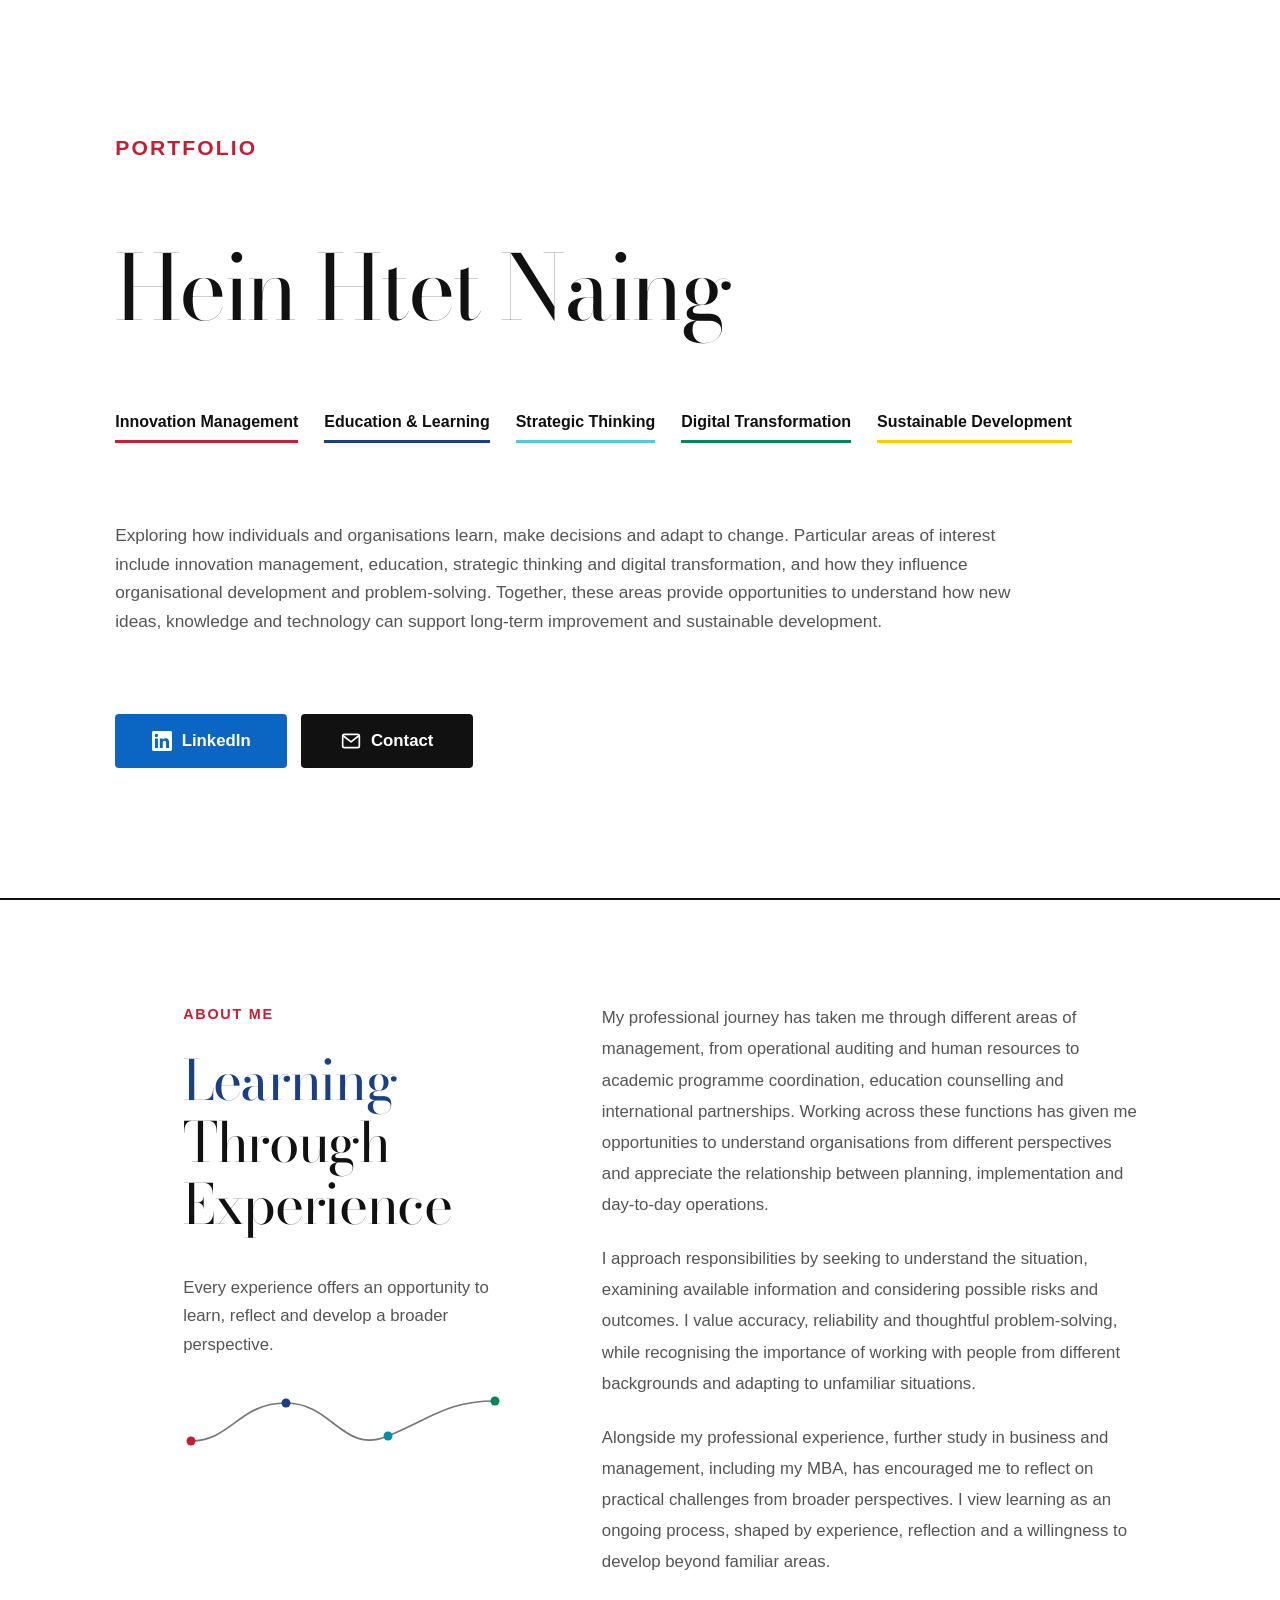
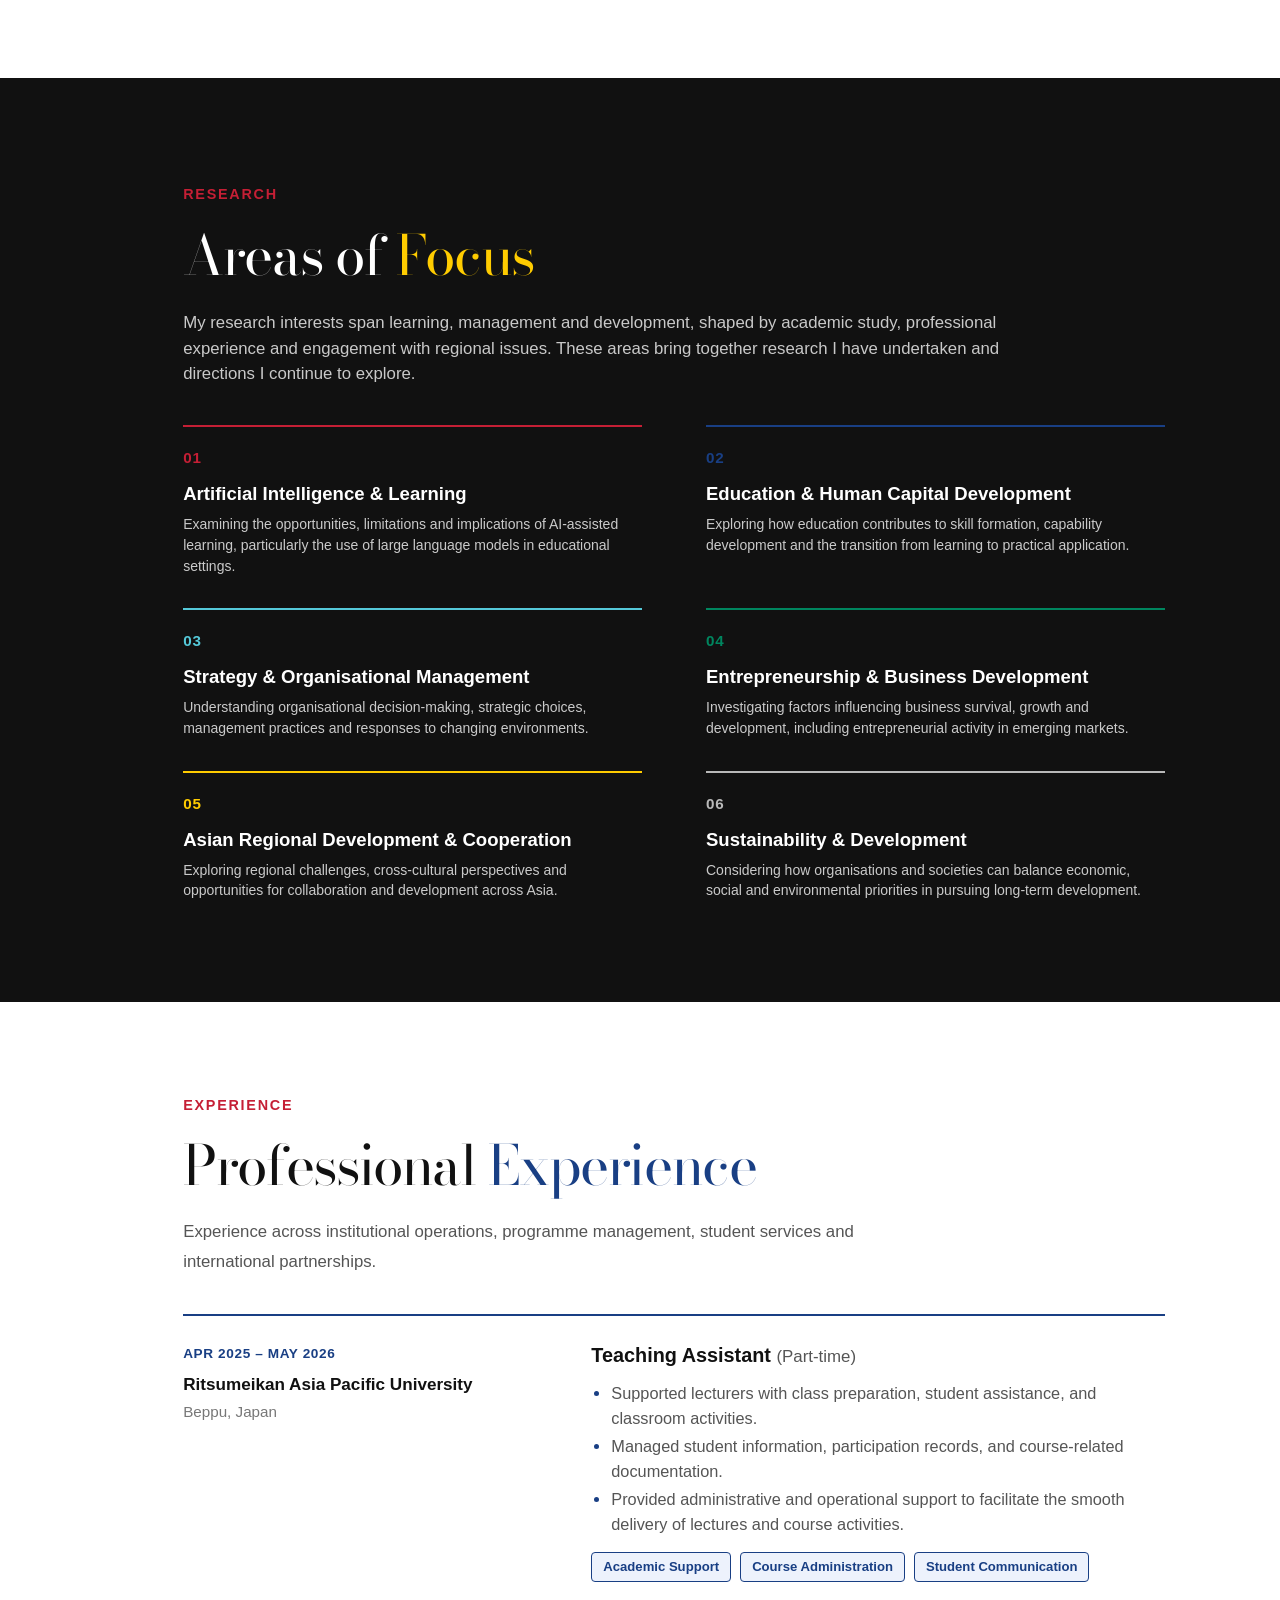
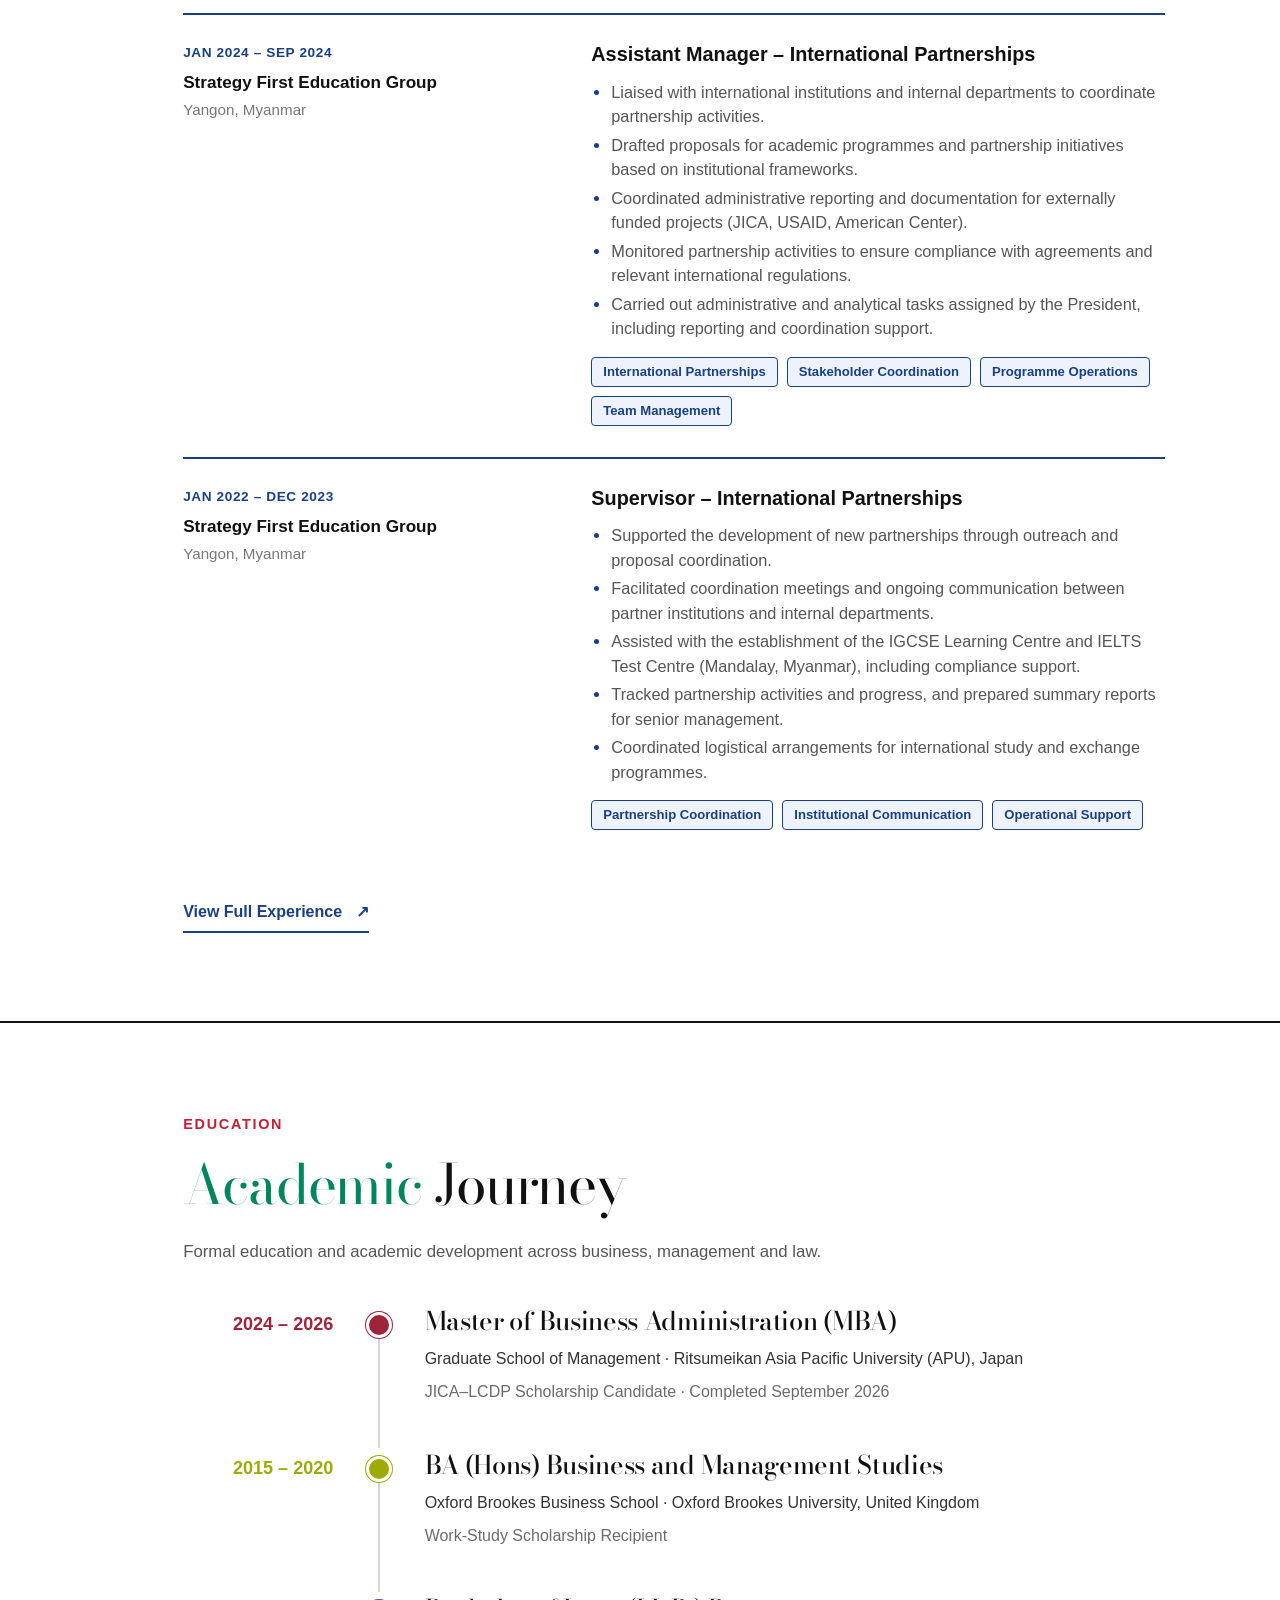
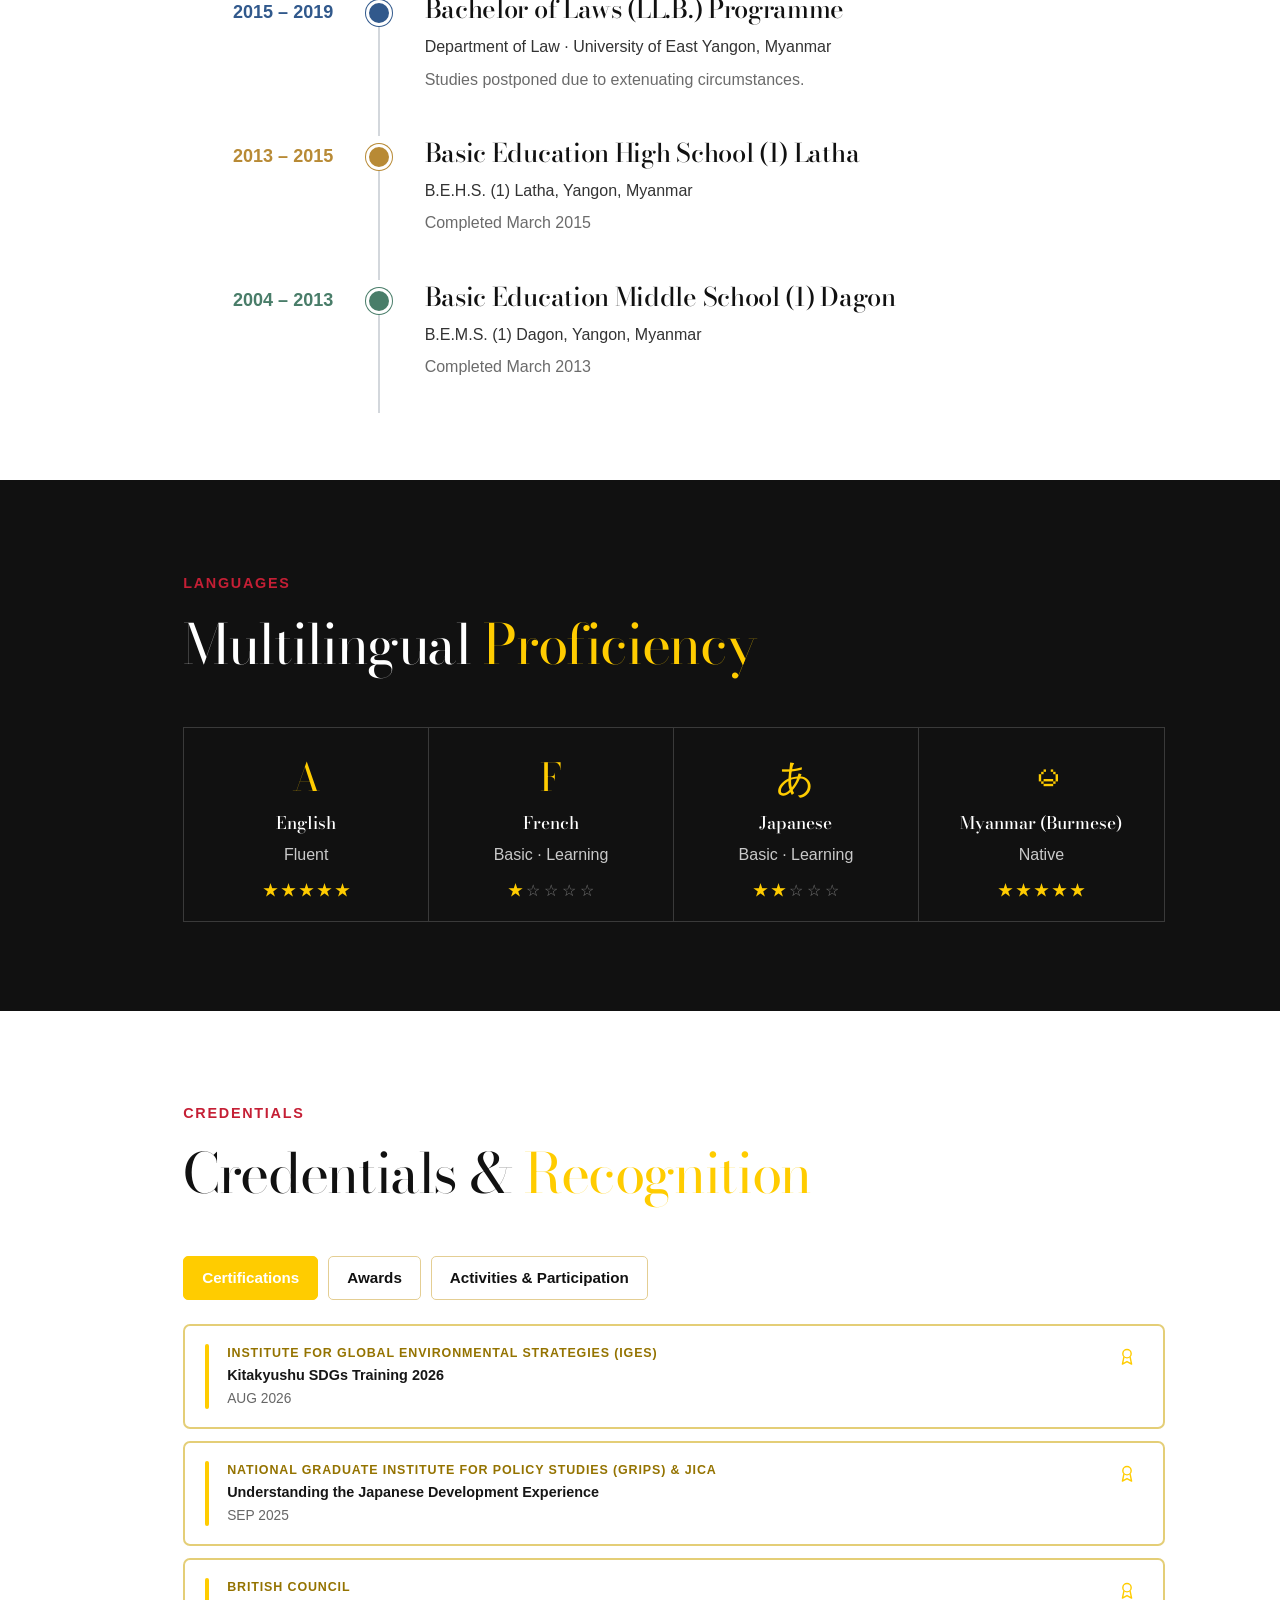
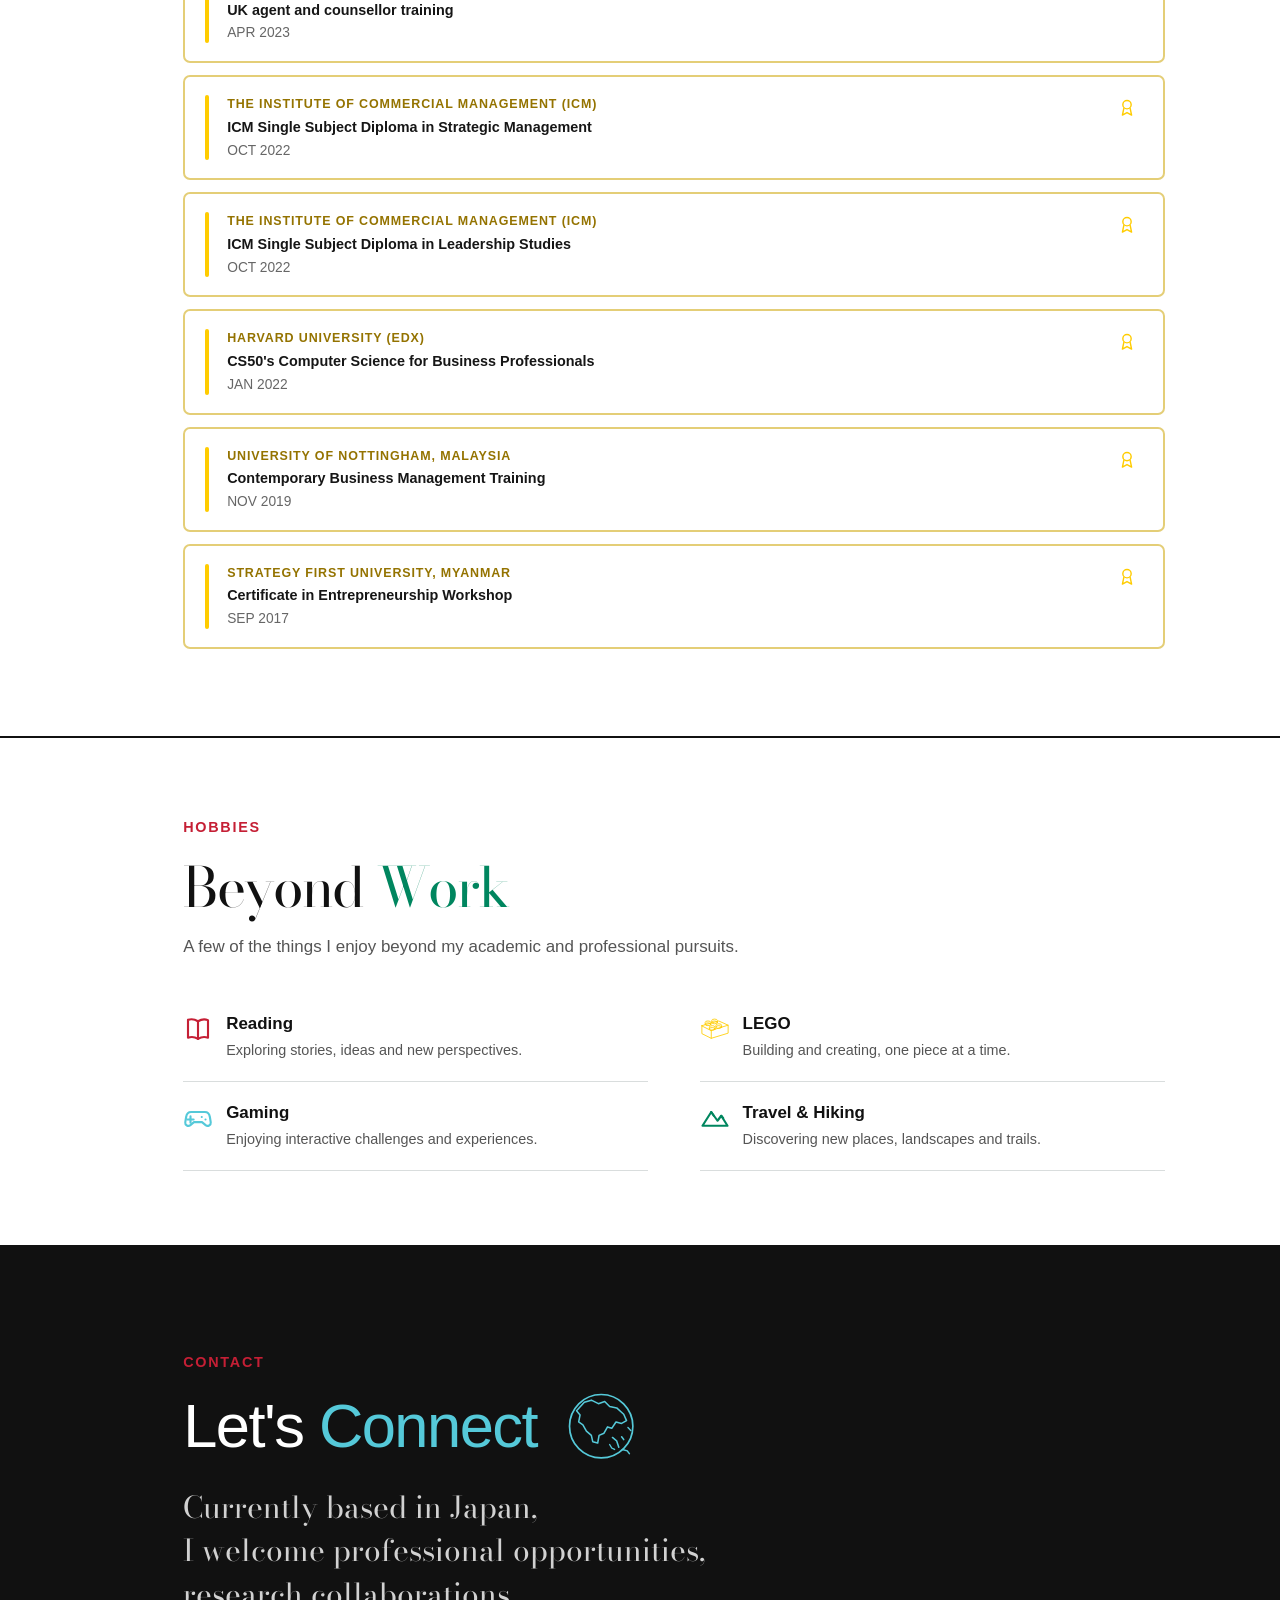
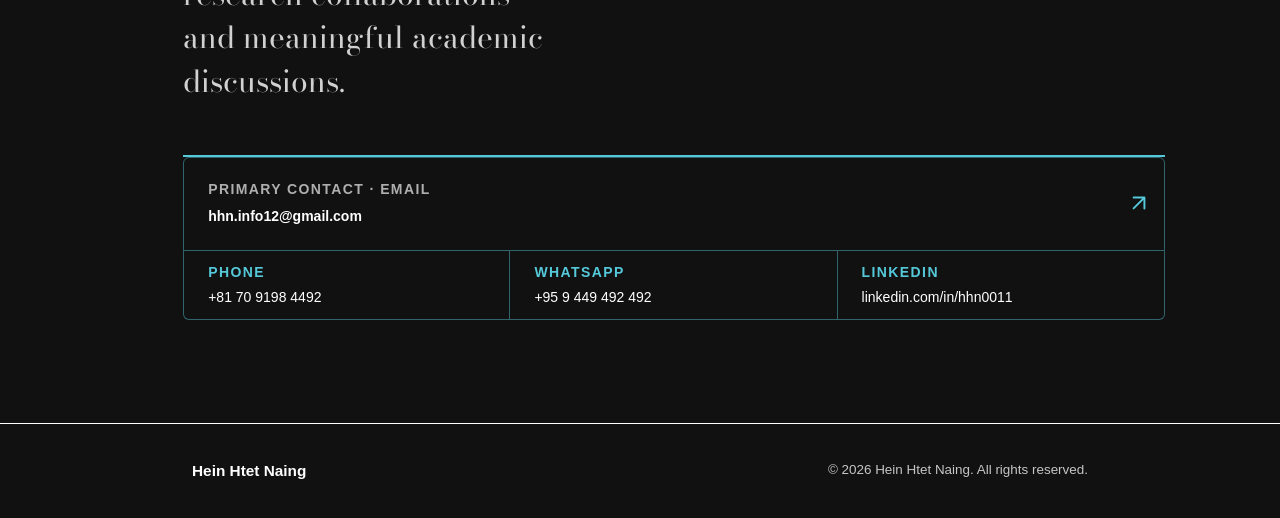
==== commit 28671621: "Refresh homepage stylesheet for footer spacing" ====
--- a/index.html
+++ b/index.html
@@ -8,7 +8,7 @@
     <link rel="preconnect" href="https://fonts.googleapis.com">
     <link rel="preconnect" href="https://fonts.gstatic.com" crossorigin>
     <link href="https://fonts.googleapis.com/css2?family=Bodoni+Moda:wght@400;500;600&display=swap" rel="stylesheet">
-    <link rel="stylesheet" href="css/style.css?v=20261013-53">
+    <link rel="stylesheet" href="css/style.css?v=20261013-54">
     <script src="js/script.js" defer></script>
 </head>
 <body>
--- a/css/style.css
+++ b/css/style.css
@@ -1339,6 +1339,22 @@
     .footer-right { justify-content: space-between; width: 100%; flex-wrap: wrap; row-gap: 12px; }
 }
 
+/* Homepage footer: stronger spacing without changing the white Experience page. */
+body:not(.experience-standalone) > .site-footer {
+    padding-inline: clamp(72px, 15vw, 234px);
+}
+body:not(.experience-standalone) > .site-footer .footer-inner {
+    padding-block: 34px;
+}
+@media (max-width: 768px) {
+    body:not(.experience-standalone) > .site-footer {
+        padding: 0 clamp(28px, 7vw, 72px) 96px;
+    }
+    body:not(.experience-standalone) > .site-footer .footer-inner {
+        padding-block: 34px;
+    }
+}
+
 /* == EXPERIENCE ONLY: EDITORIAL CV ON WHITE == */
 body.experience-standalone { background: #FFFFFF; color: #111111; }
 .experience-standalone .experience-topbar { background: #FFFFFF; border-bottom: 1px solid #DCDCDC; }
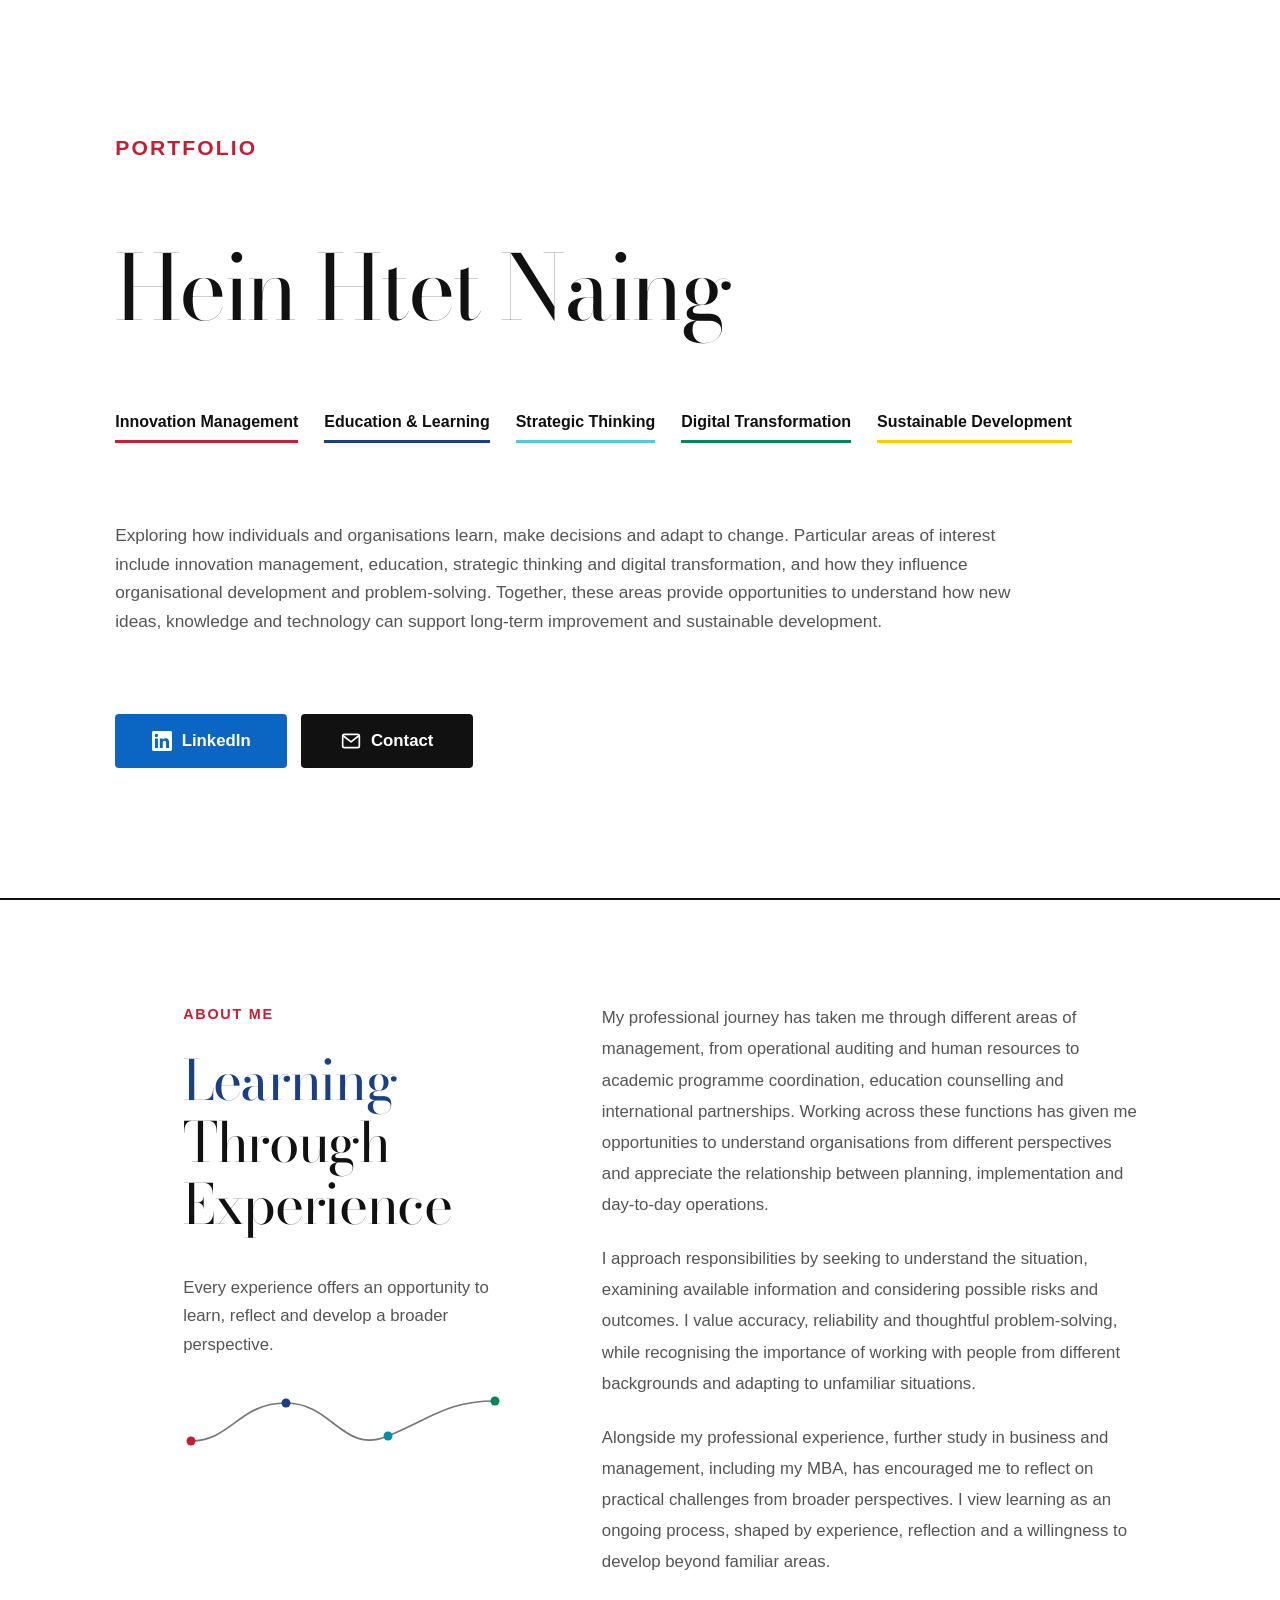
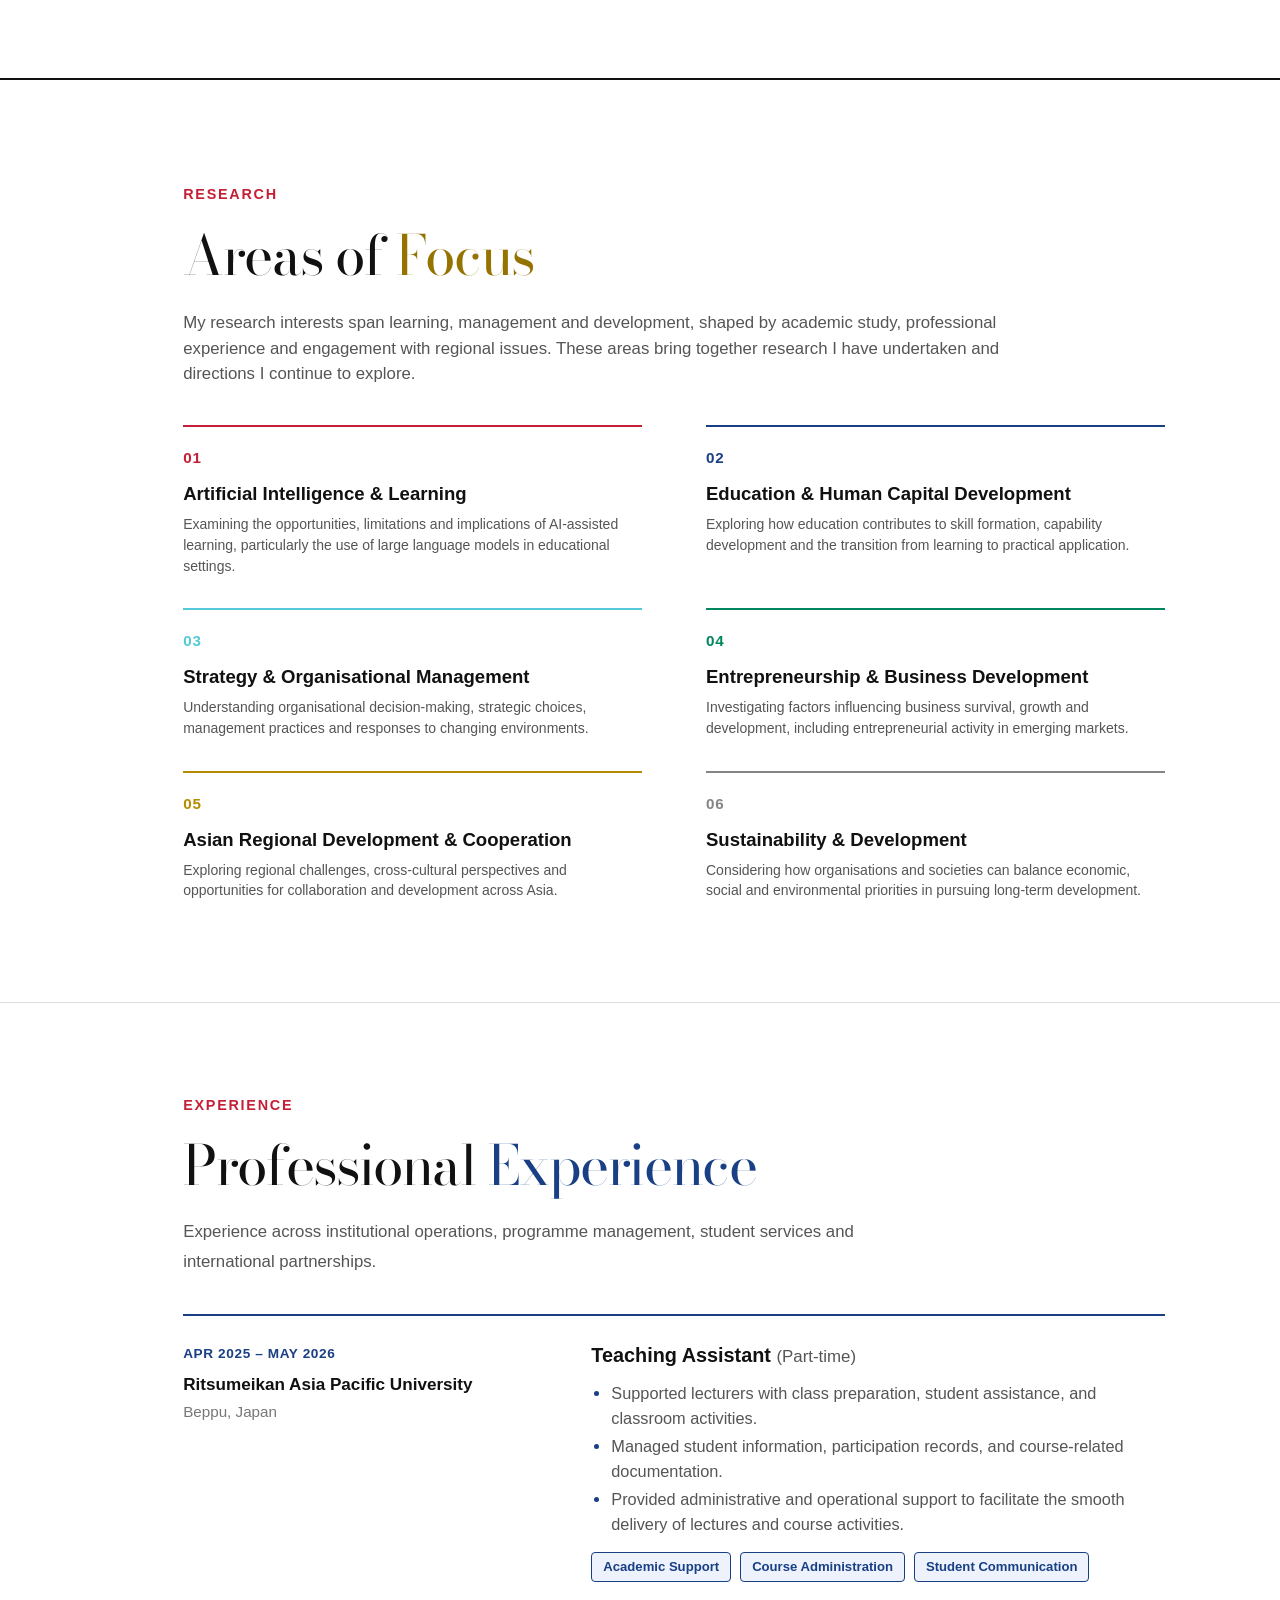
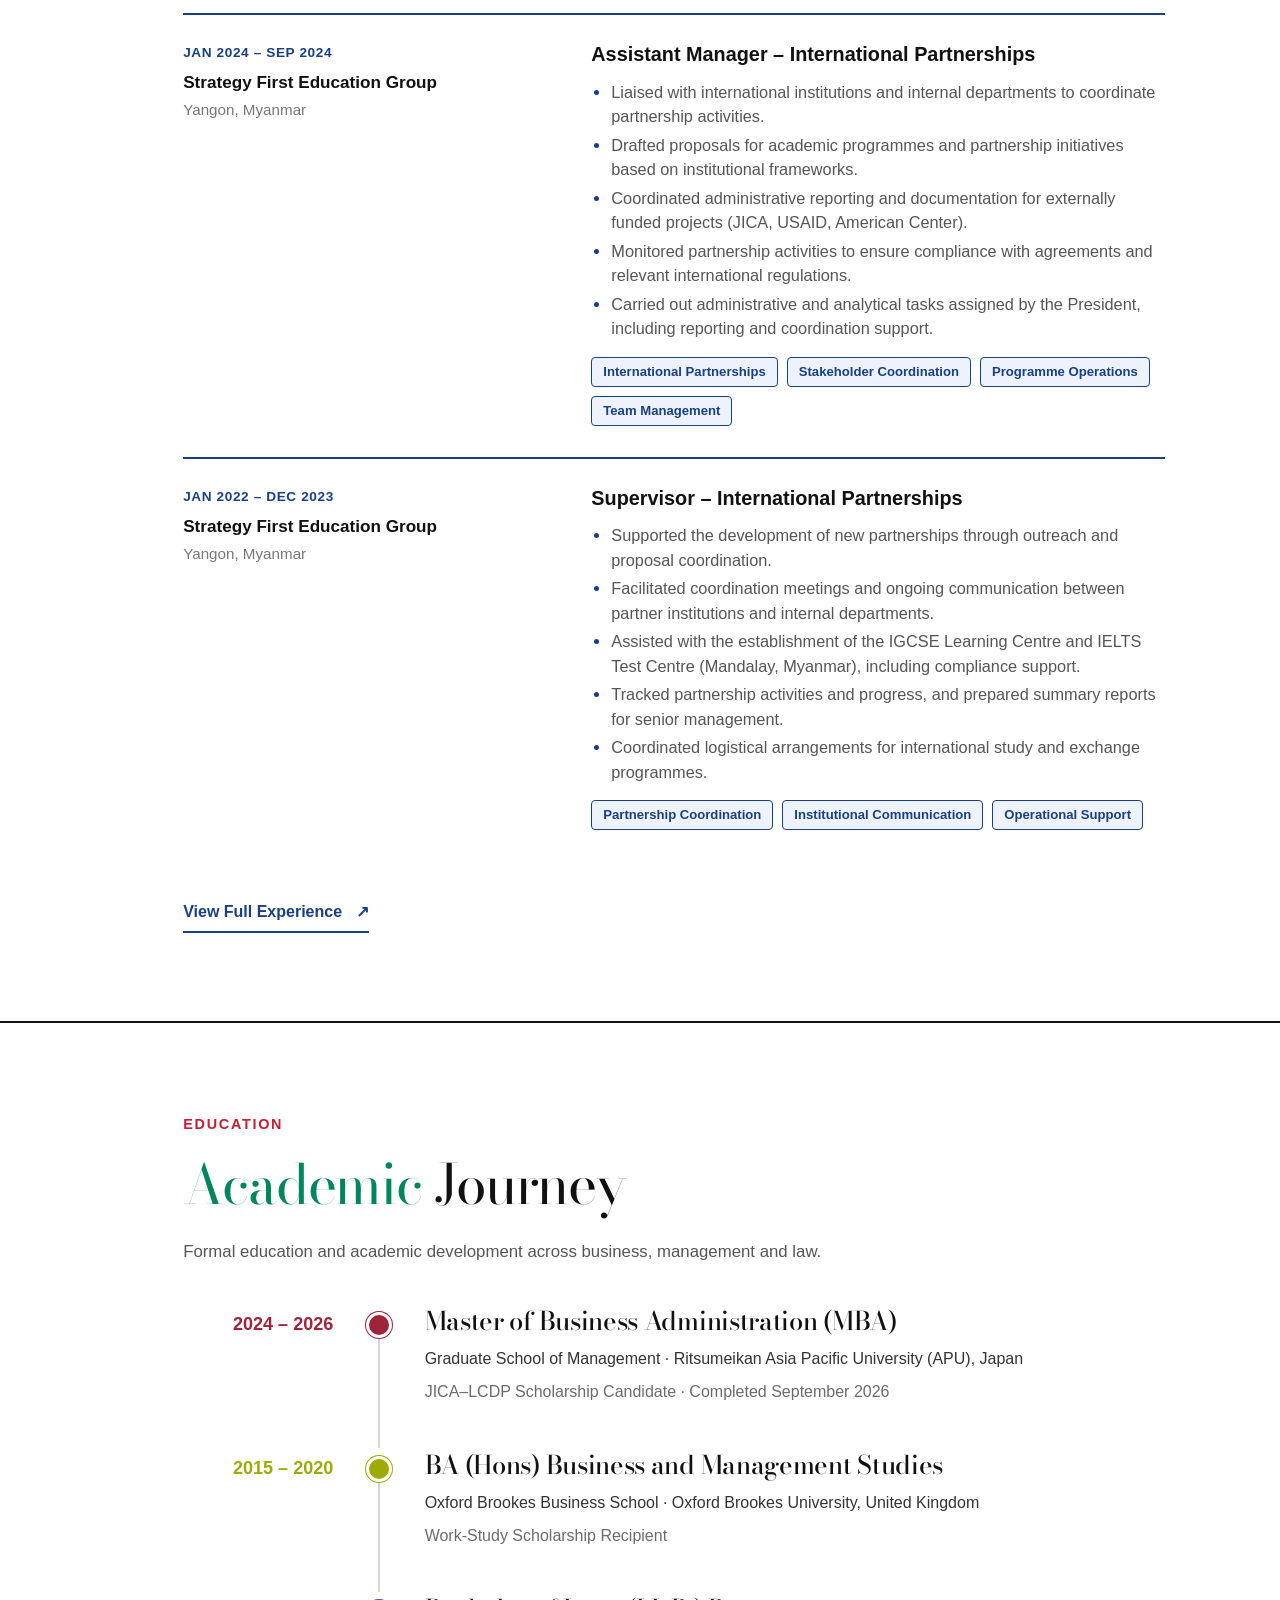
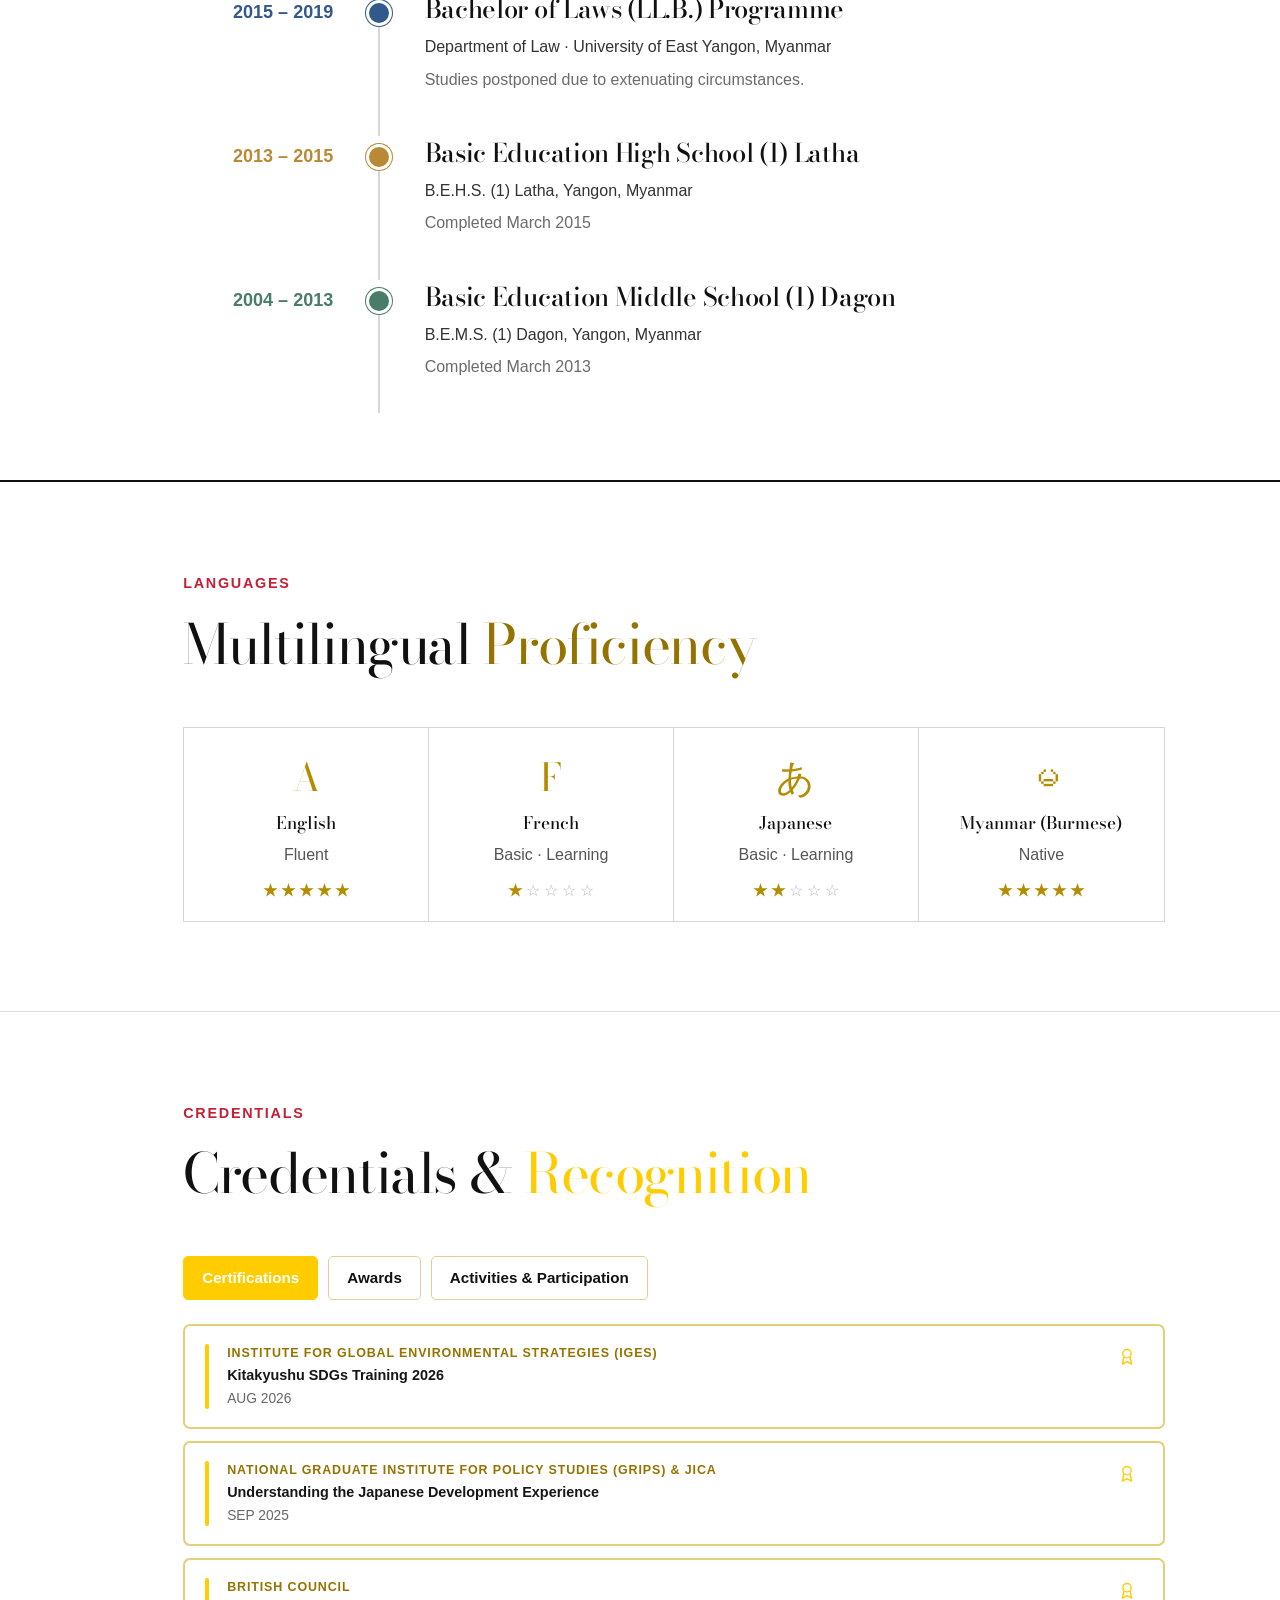
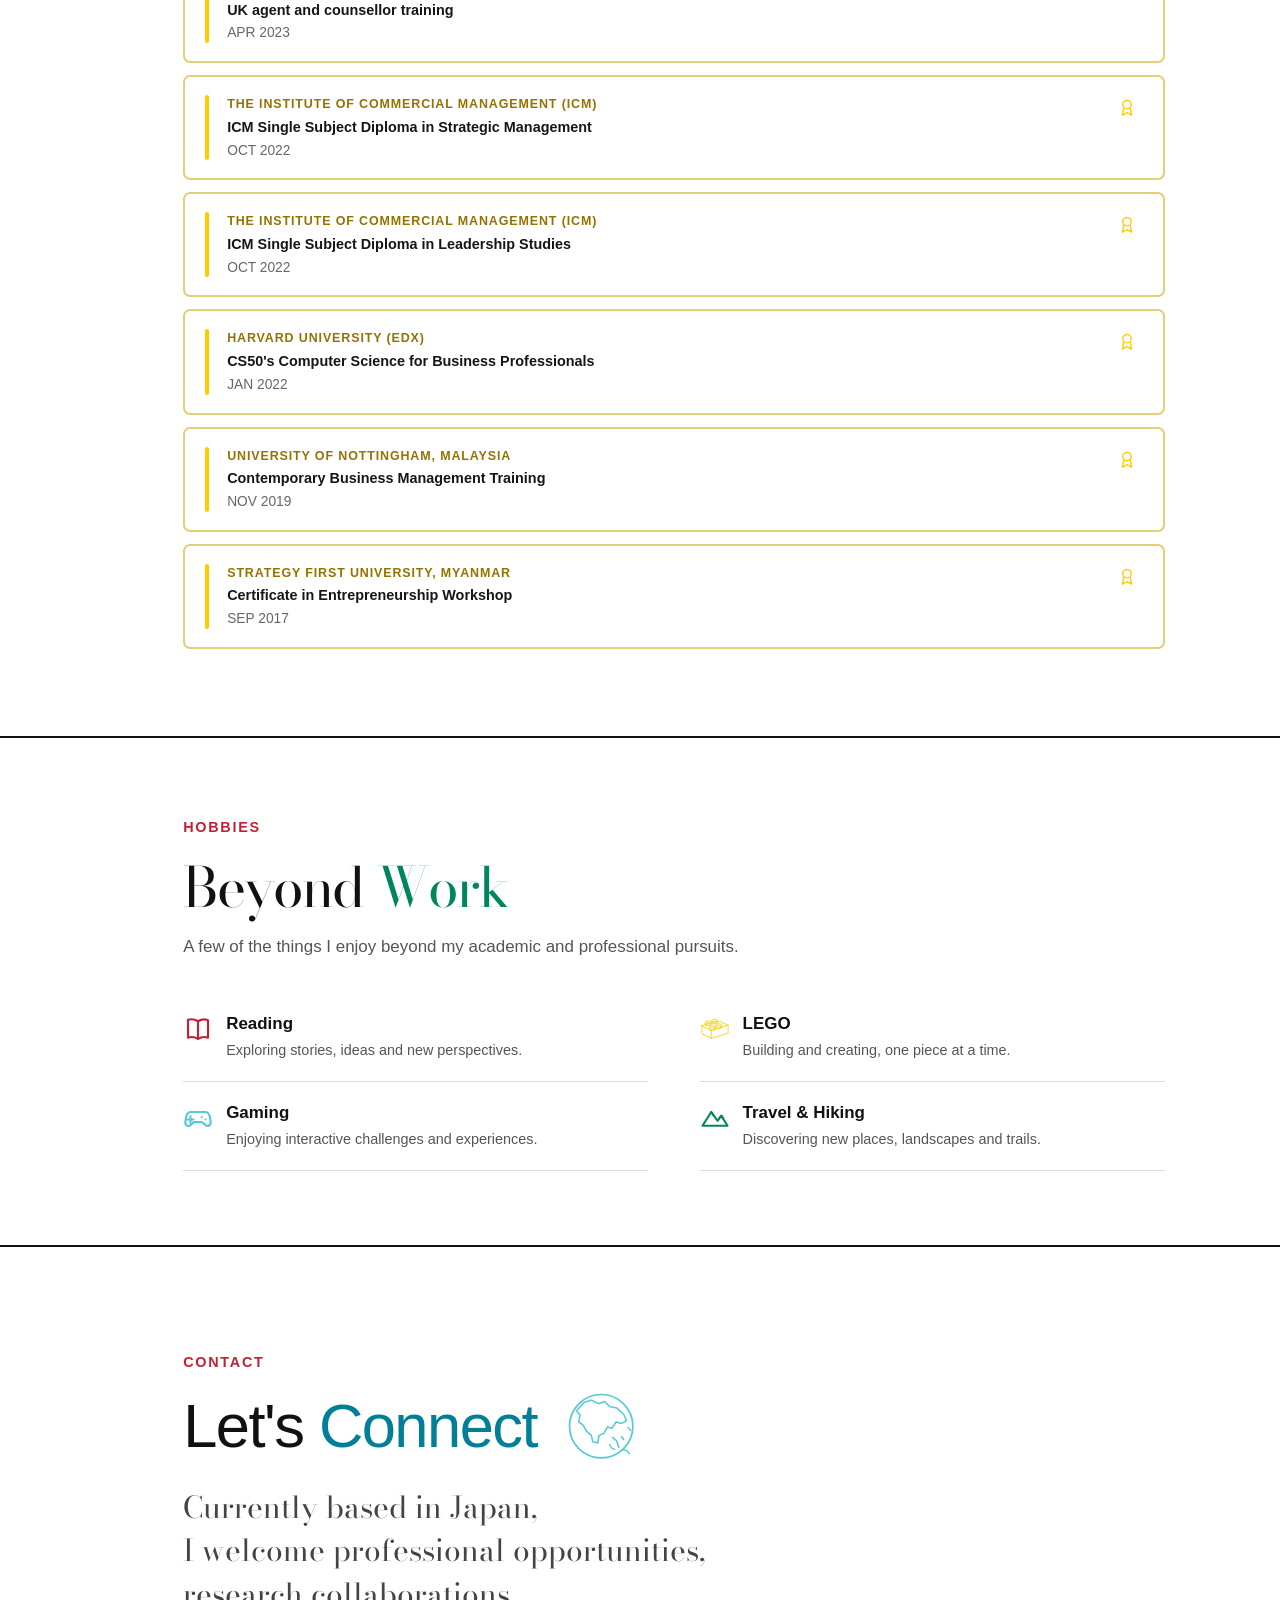
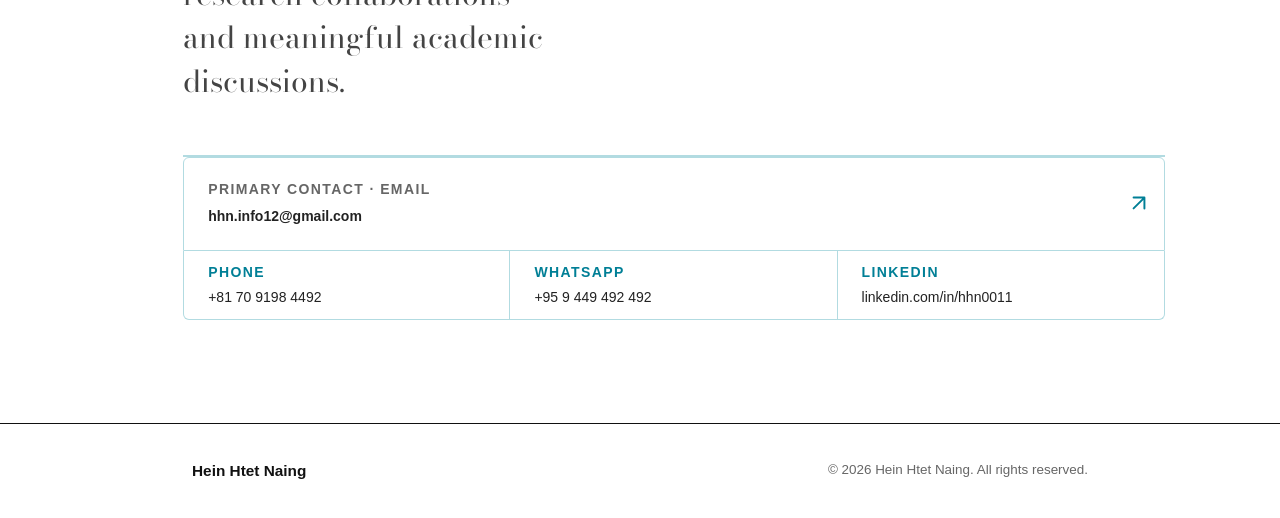
==== commit d05586b1: "Load all-white homepage preview stylesheet on design branch" ====
--- a/index.html
+++ b/index.html
@@ -8,8 +8,8 @@
     <link rel="preconnect" href="https://fonts.googleapis.com">
     <link rel="preconnect" href="https://fonts.gstatic.com" crossorigin>
     <link href="https://fonts.googleapis.com/css2?family=Bodoni+Moda:wght@400;500;600&display=swap" rel="stylesheet">
-    <link rel="stylesheet" href="css/style.css?v=20261013-54">
-    <script src="js/script.js" defer></script>
+    <link rel="stylesheet" href="css/style.css?v=20261013-white1">
+    <script src="js/script.js?v=20261013-2" defer></script>
 </head>
 <body>
     <a class="skip-link" href="#main-content">Skip to main content</a>
--- a/css/style.css
+++ b/css/style.css
@@ -1468,3 +1468,128 @@
     .experience-standalone .experience-brand { font-size: .88rem; }
     .experience-standalone .experience-back { font-size: .79rem; }
 }
+
+
+/* == WHITE HOMEPAGE PREVIEW: RESEARCH, LANGUAGES, CONTACT, FOOTER ==
+   This palette experiment is scoped to the homepage and intentionally
+   preserves the separate Experience page and every section's layout. */
+body:not(.experience-standalone) .page-content .focus-section,
+body:not(.experience-standalone) .page-content .languages-section,
+body:not(.experience-standalone) .page-content .contact-section {
+    background: #FFFFFF;
+    color: #111111;
+}
+body:not(.experience-standalone) .focus-section::before,
+body:not(.experience-standalone) .languages-section::before,
+body:not(.experience-standalone) .contact-section::before {
+    background: #FFFFFF;
+}
+body:not(.experience-standalone) .focus-section::after,
+body:not(.experience-standalone) .languages-section::after {
+    background: #DDDDDD;
+}
+body:not(.experience-standalone) .focus-section h2,
+body:not(.experience-standalone) .languages-section h2,
+body:not(.experience-standalone) .contact-section h2 {
+    color: #111111;
+}
+body:not(.experience-standalone) .focus-title-accent,
+body:not(.experience-standalone) .languages-title-accent {
+    color: #947300;
+}
+body:not(.experience-standalone) .focus-introduction,
+body:not(.experience-standalone) .languages-introduction {
+    color: #555555 !important;
+}
+body:not(.experience-standalone) .focus-item h3,
+body:not(.experience-standalone) .language-cell h3 {
+    color: #111111;
+}
+body:not(.experience-standalone) .focus-item p {
+    color: #555555 !important;
+}
+body:not(.experience-standalone) .focus-item-5 {
+    --focus-accent: #B58B00;
+}
+body:not(.experience-standalone) .focus-item-6 {
+    --focus-accent: #858585;
+}
+body:not(.experience-standalone) .language-grid {
+    border-color: #D6D6D6;
+}
+body:not(.experience-standalone) .language-cell {
+    border-color: #D6D6D6;
+}
+body:not(.experience-standalone) .language-cell:nth-child(-n+2) {
+    border-bottom-color: #D6D6D6;
+}
+body:not(.experience-standalone) .language-glyph,
+body:not(.experience-standalone) .star-filled {
+    color: #B58B00;
+}
+body:not(.experience-standalone) .language-level {
+    color: #555555 !important;
+}
+body:not(.experience-standalone) .star-empty {
+    color: #B9B9B9;
+}
+body:not(.experience-standalone) .contact-title-accent {
+    color: #007F96;
+}
+body:not(.experience-standalone) .contact-intro {
+    color: #444444 !important;
+}
+body:not(.experience-standalone) .contact-earth-icon {
+    color: var(--cyan);
+}
+body:not(.experience-standalone) .contact-details {
+    border-top-color: #B2DBE1;
+}
+body:not(.experience-standalone) .contact-primary,
+body:not(.experience-standalone) .contact-method {
+    border-color: #B2DBE1;
+}
+body:not(.experience-standalone) .contact-method:not(:first-child) {
+    border-left-color: transparent;
+}
+body:not(.experience-standalone) .contact-primary .contact-method-label {
+    color: #666666;
+}
+body:not(.experience-standalone) .contact-method-label {
+    color: #007F96;
+}
+body:not(.experience-standalone) .contact-primary-address,
+body:not(.experience-standalone) .contact-method-value {
+    color: #222222;
+}
+body:not(.experience-standalone) .contact-link-arrow {
+    color: #007F96;
+}
+body:not(.experience-standalone) .contact-primary:hover .contact-primary-address,
+body:not(.experience-standalone) .contact-primary:focus-visible .contact-primary-address,
+body:not(.experience-standalone) .contact-method:hover .contact-method-value,
+body:not(.experience-standalone) .contact-method:focus-visible .contact-method-value {
+    color: #007F96;
+}
+body:not(.experience-standalone) .contact-section a:focus-visible {
+    outline-color: #007F96;
+}
+body:not(.experience-standalone) > .site-footer {
+    background: #FFFFFF;
+    color: #111111;
+    border-top: 1px solid #111111;
+}
+body:not(.experience-standalone) > .site-footer .footer-name {
+    color: #111111;
+}
+body:not(.experience-standalone) > .site-footer .footer-copyright {
+    color: #666666;
+}
+body:not(.experience-standalone) .floating-nav {
+    border-color: #CFCFCF;
+}
+@media (max-width: 768px) {
+    body:not(.experience-standalone) .contact-method:not(:first-child) {
+        border-left-color: #B2DBE1;
+    }
+}
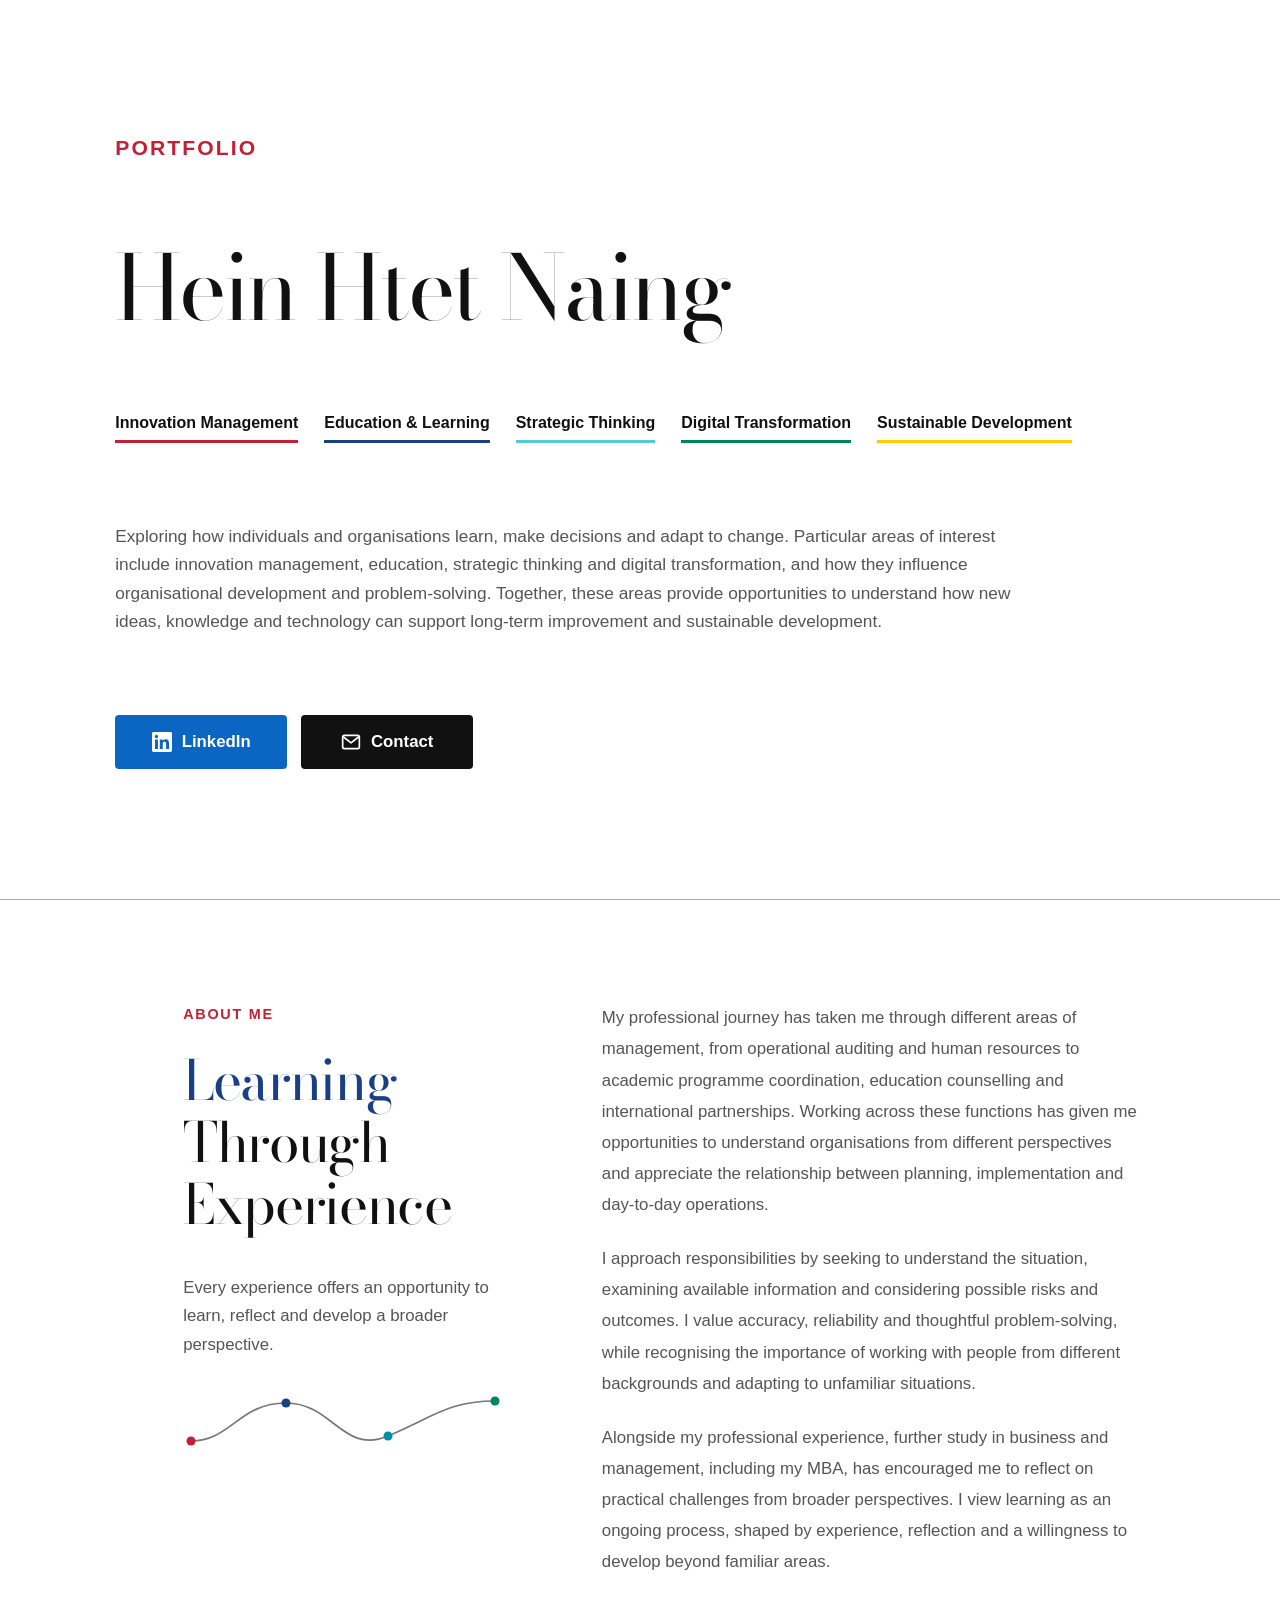
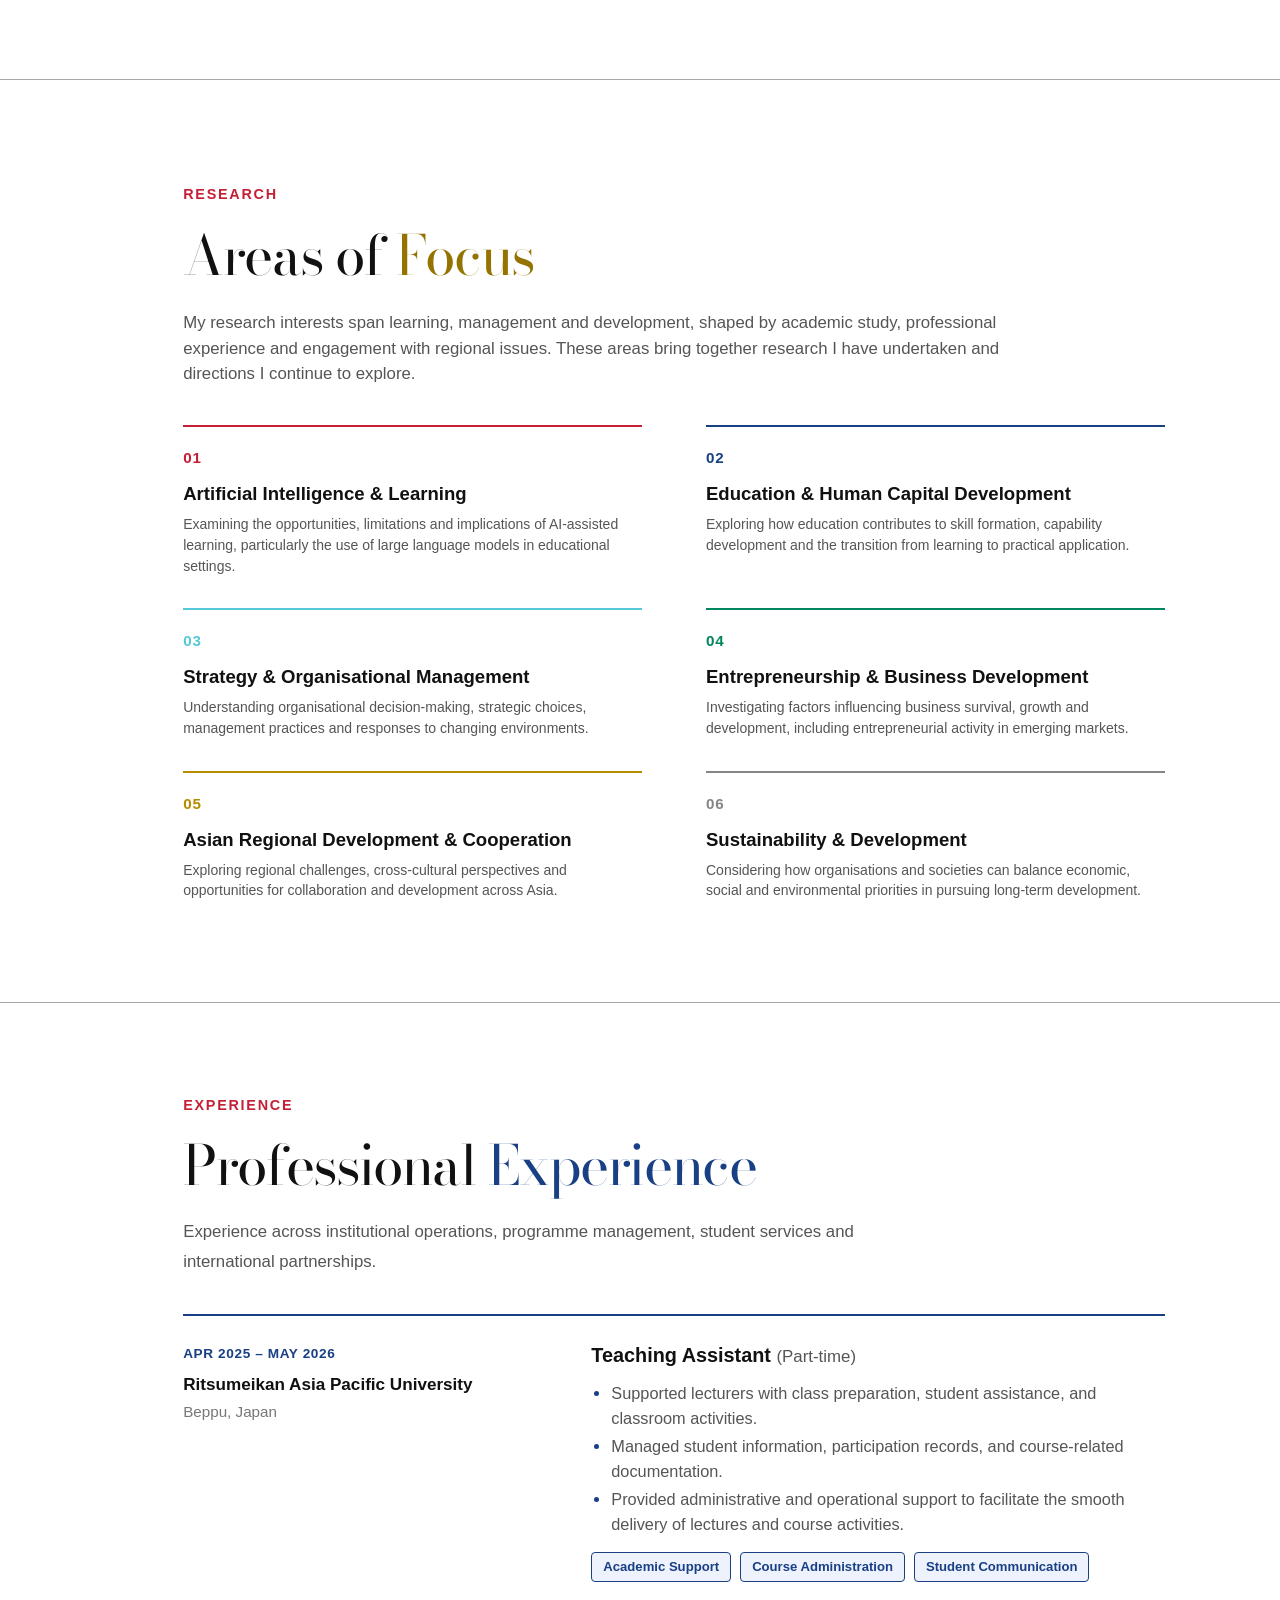
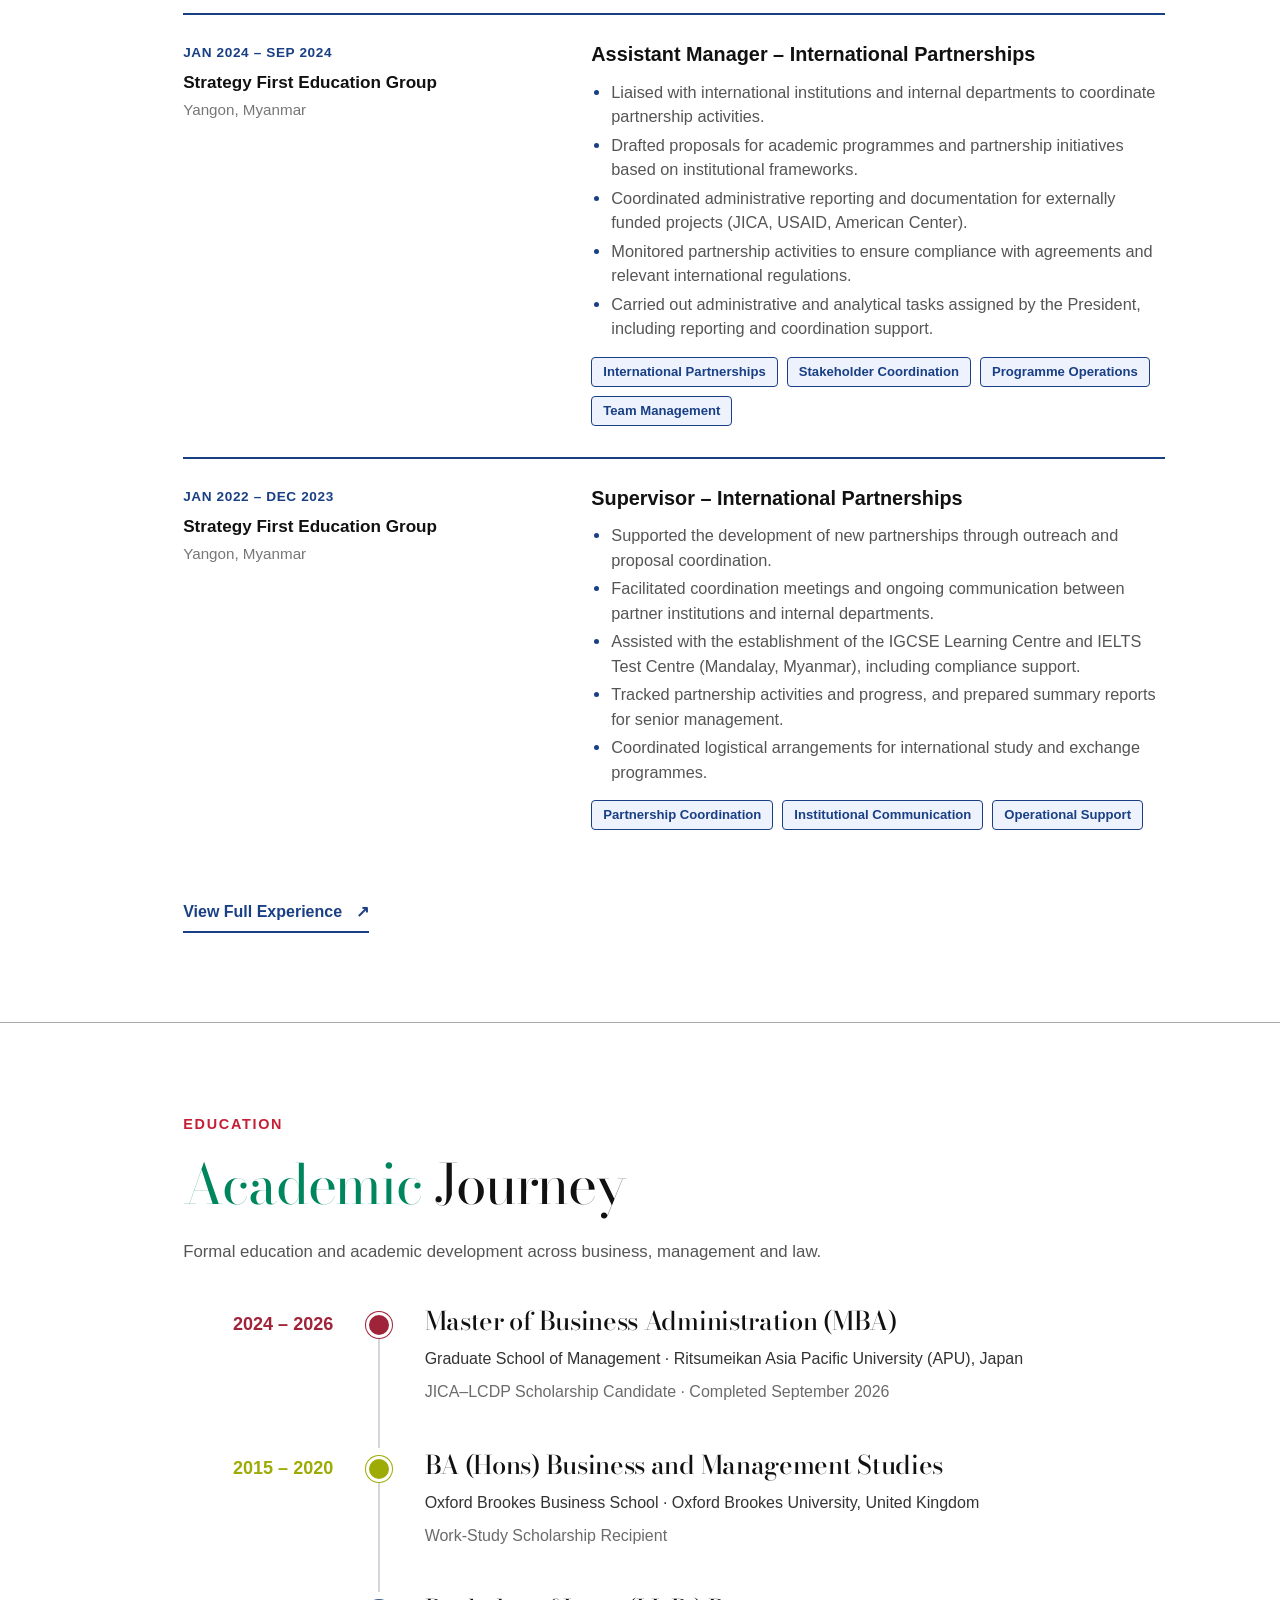
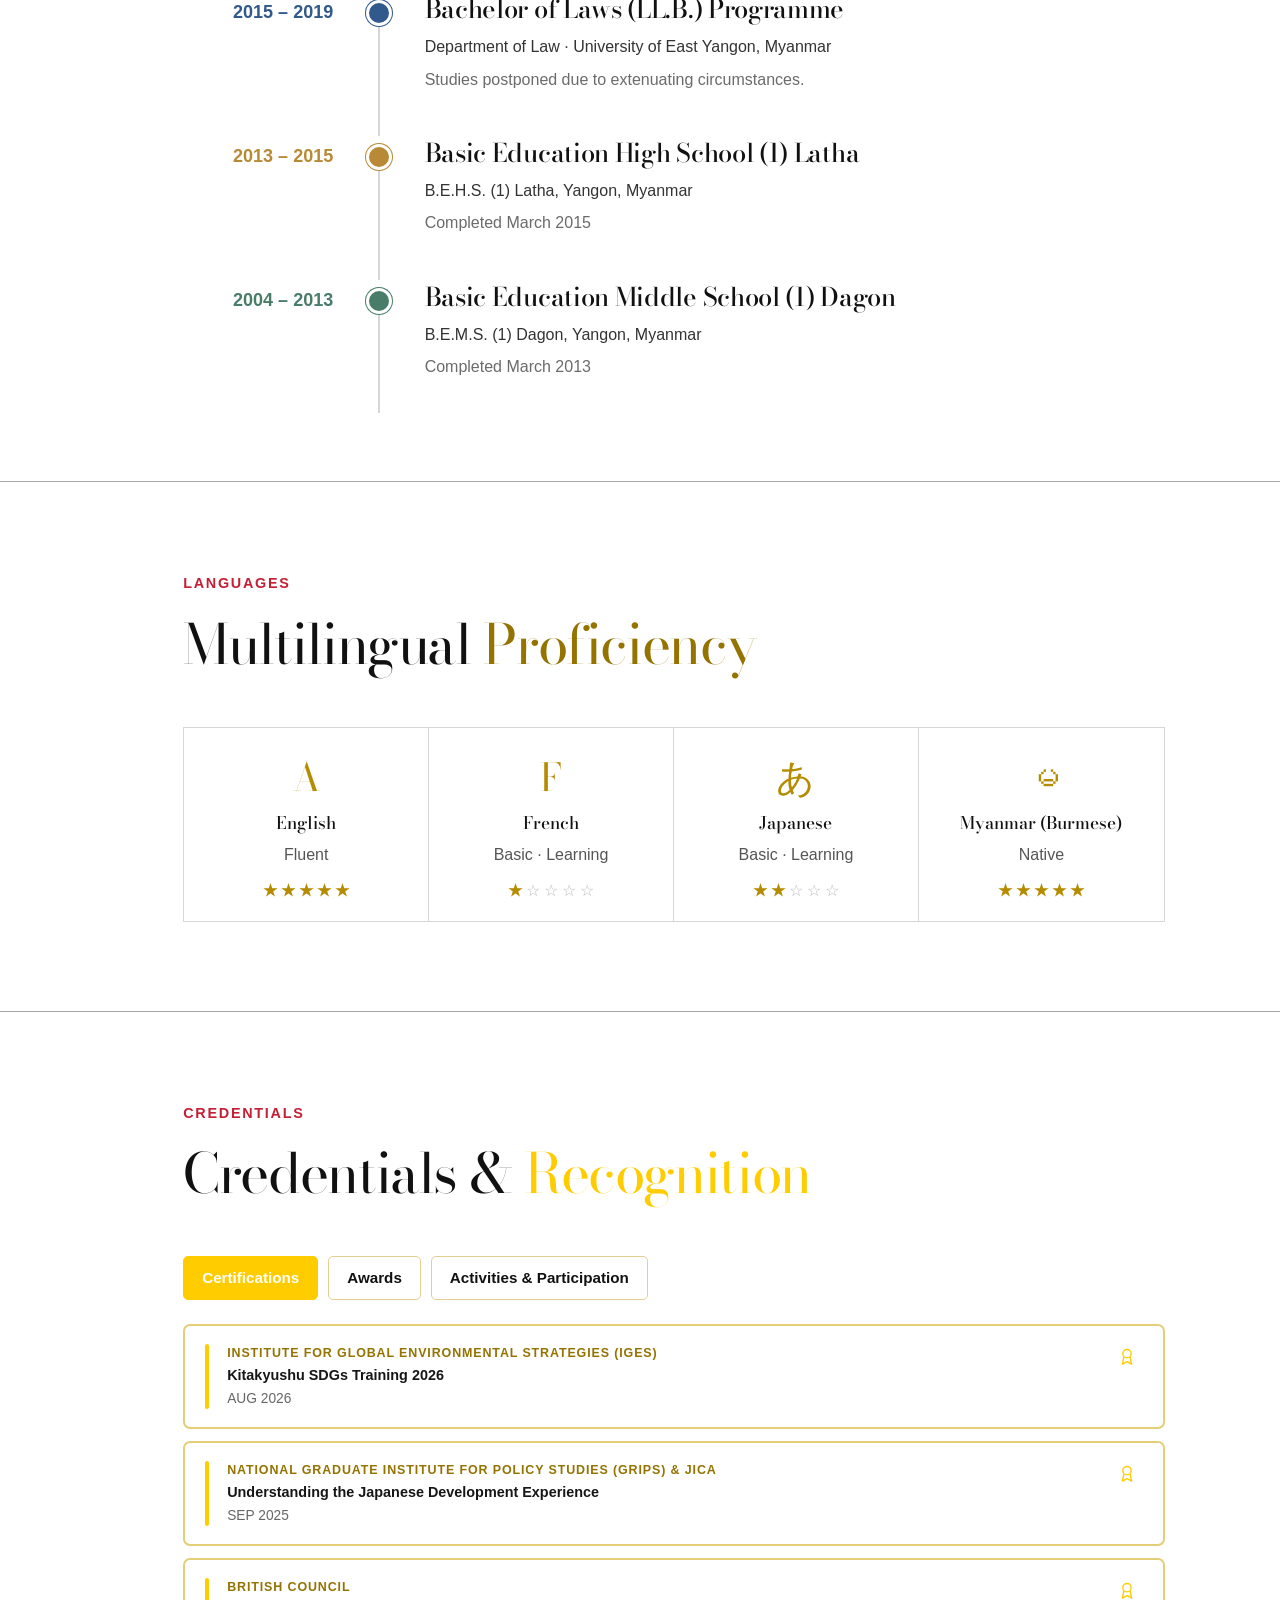
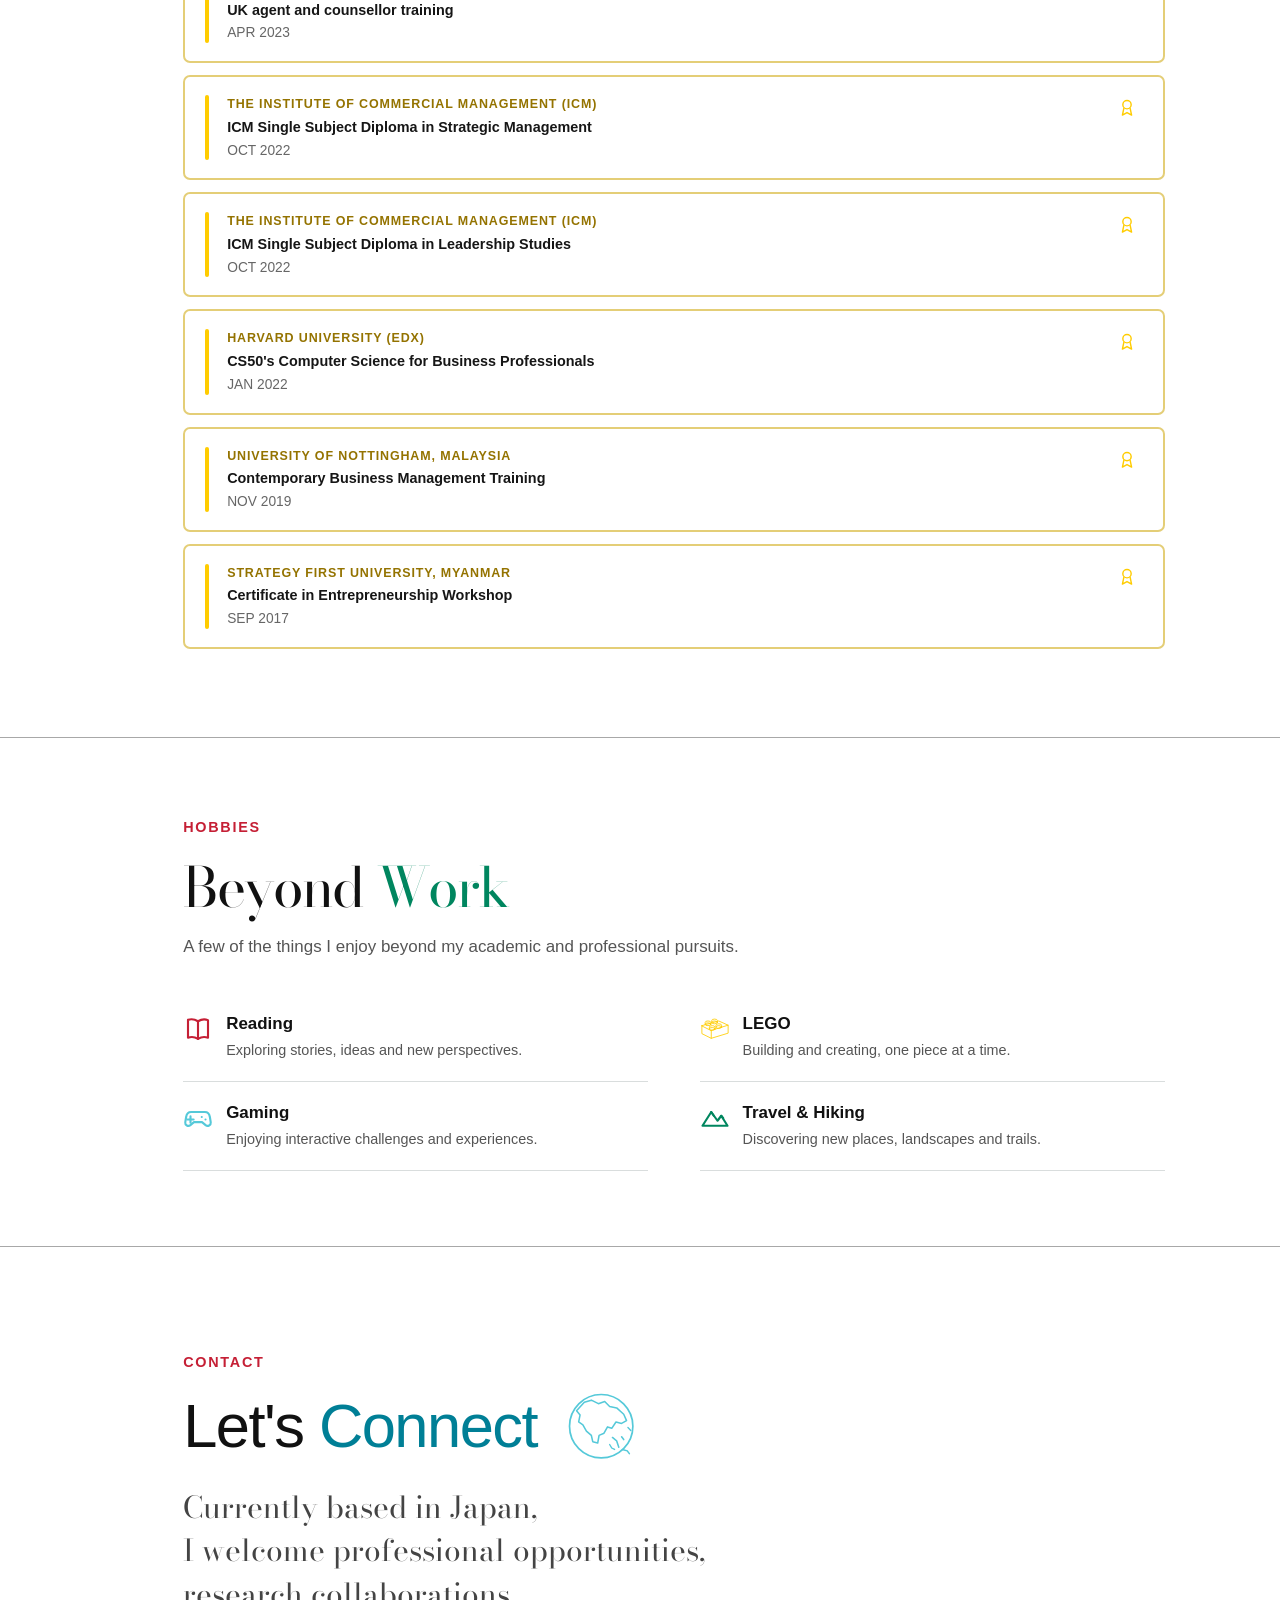
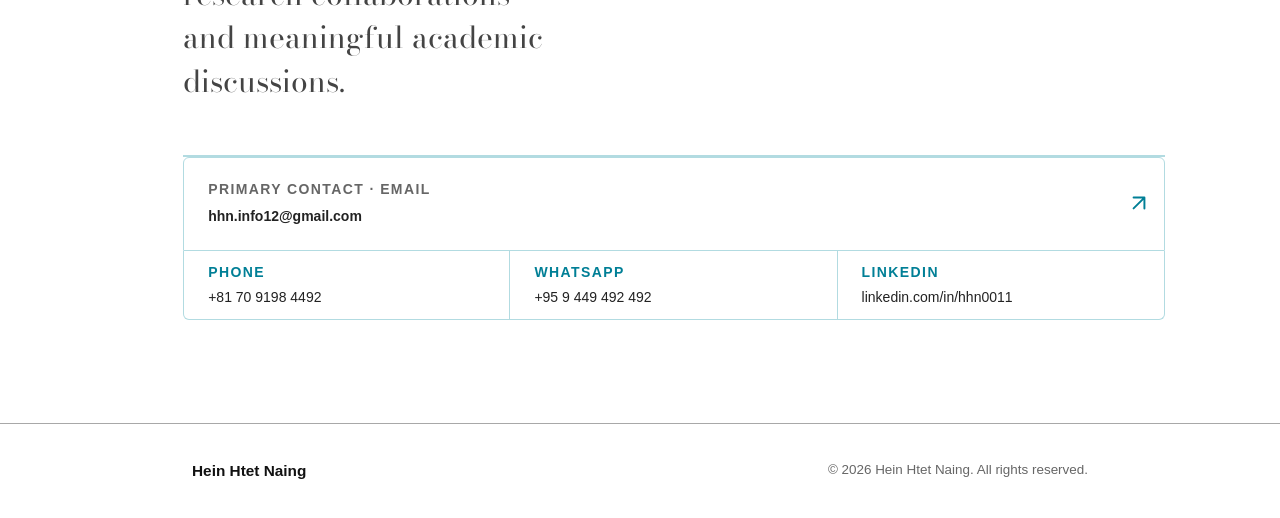
==== commit 94e4c7f1: "Refresh homepage stylesheet with consistent dividers" ====
--- a/index.html
+++ b/index.html
@@ -8,7 +8,7 @@
     <link rel="preconnect" href="https://fonts.googleapis.com">
     <link rel="preconnect" href="https://fonts.gstatic.com" crossorigin>
     <link href="https://fonts.googleapis.com/css2?family=Bodoni+Moda:wght@400;500;600&display=swap" rel="stylesheet">
-    <link rel="stylesheet" href="css/style.css?v=20261013-white1">
+    <link rel="stylesheet" href="css/style.css?v=20261013-white3">
     <script src="js/script.js?v=20261013-2" defer></script>
 </head>
 <body>
--- a/css/style.css
+++ b/css/style.css
@@ -1593,3 +1593,26 @@
         border-left-color: #B2DBE1;
     }
 }
+
+/* Unified subtle dividers on the all-white homepage.
+   Scope these rules to the homepage; keep accents within sections unchanged. */
+body:not(.experience-standalone) .Intro {
+    border-bottom: 1px solid #A8A8A8;
+}
+body:not(.experience-standalone) .about-section::after,
+body:not(.experience-standalone) .focus-section::after,
+body:not(.experience-standalone) .experience-section::after,
+body:not(.experience-standalone) .education-section::after,
+body:not(.experience-standalone) .languages-section::after,
+body:not(.experience-standalone) .credentials-section::after,
+body:not(.experience-standalone) .hobbies-section::after {
+    height: 1px;
+    background: #A8A8A8;
+}
+body:not(.experience-standalone) > .site-footer {
+    border-top: 1px solid #A8A8A8;
+}
+/* Move only the desktop floating rail; retain the existing mobile position. */
+@media (min-width: 769px) {
+    body:not(.experience-standalone) .floating-nav { left: 38px; }
+}
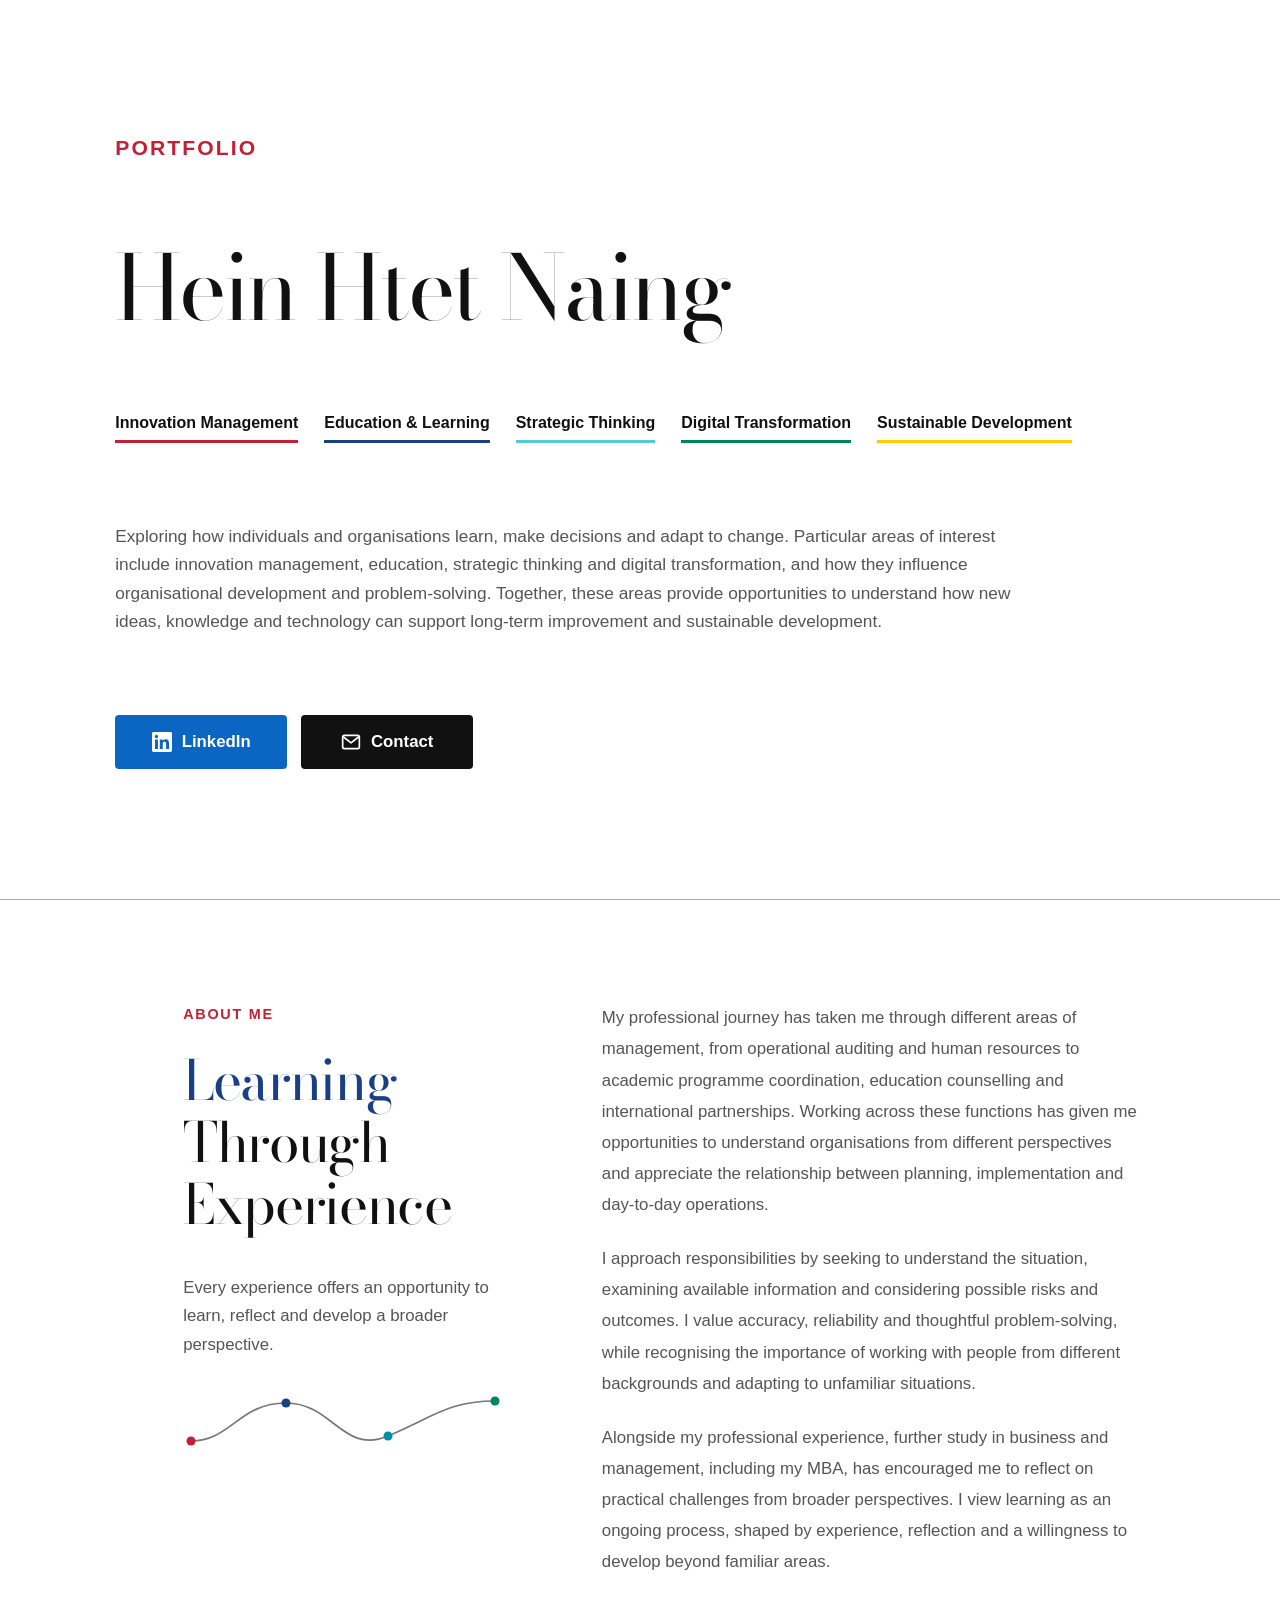
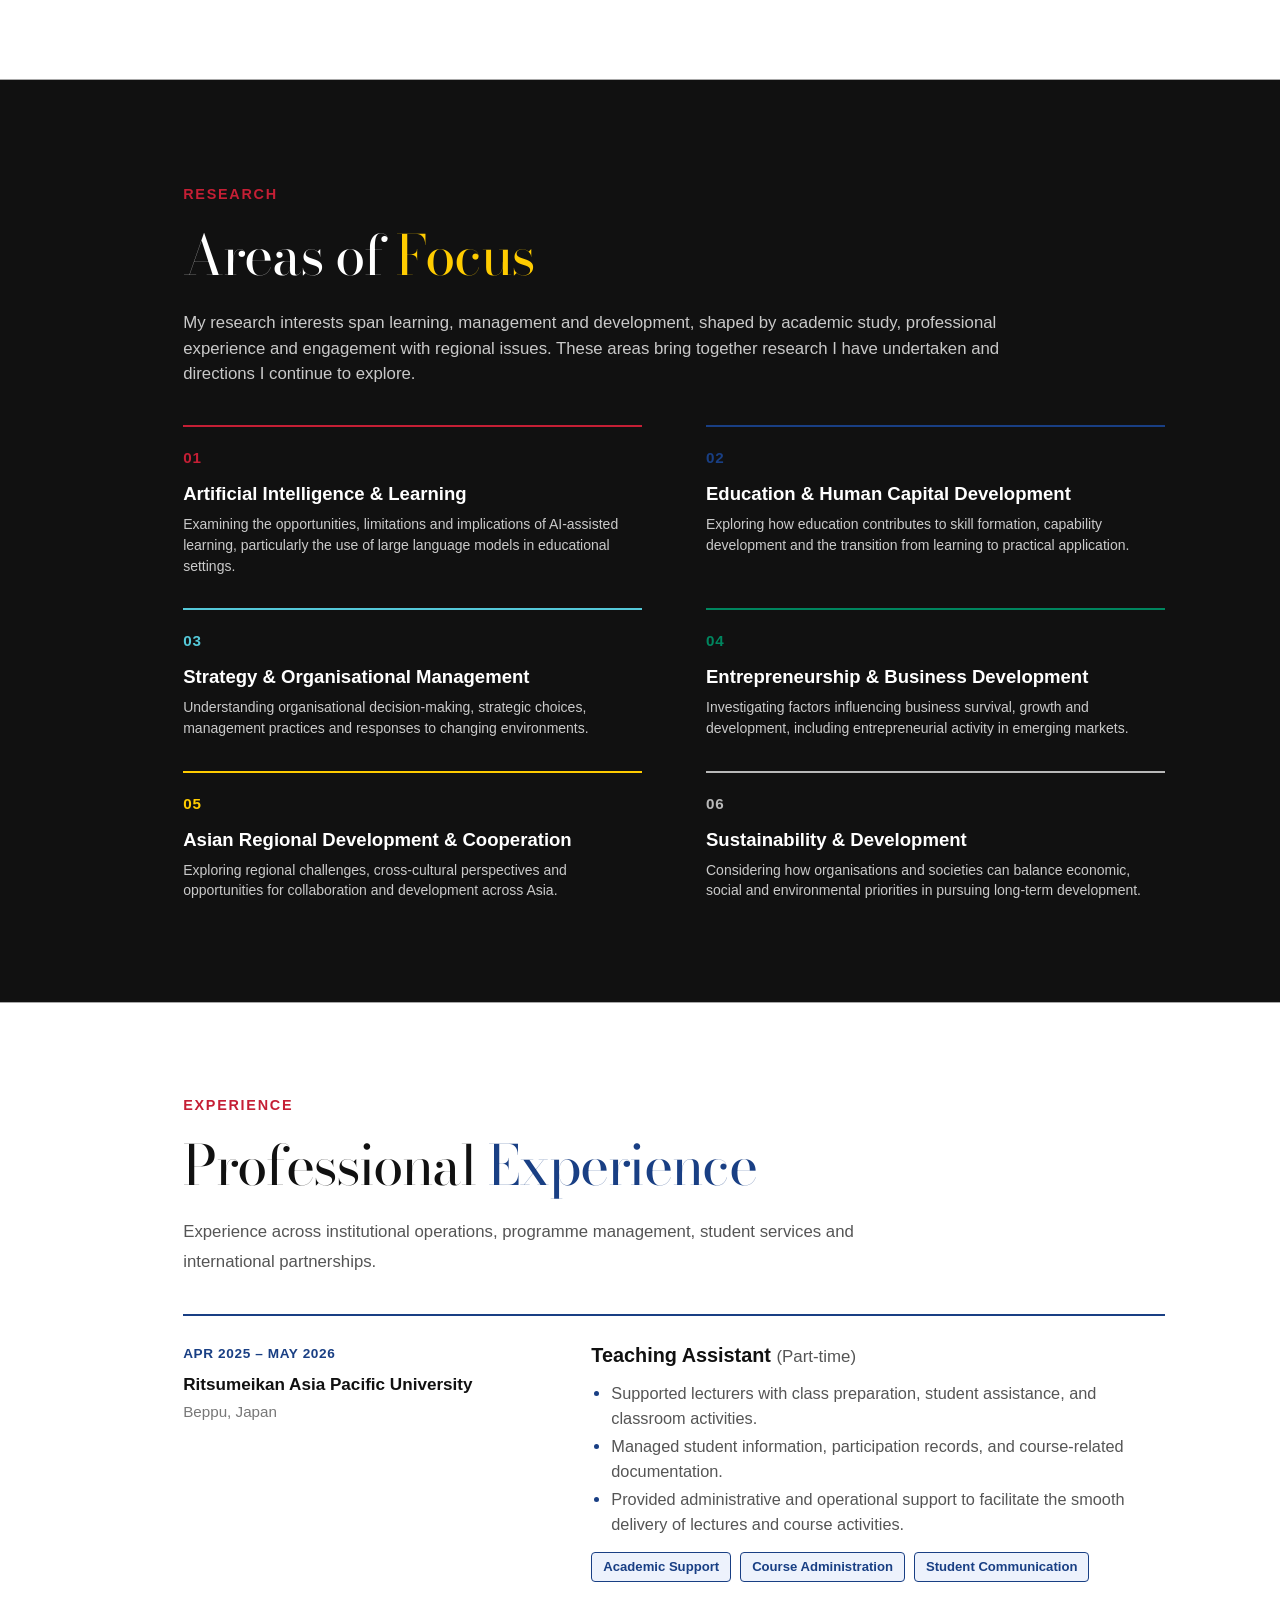
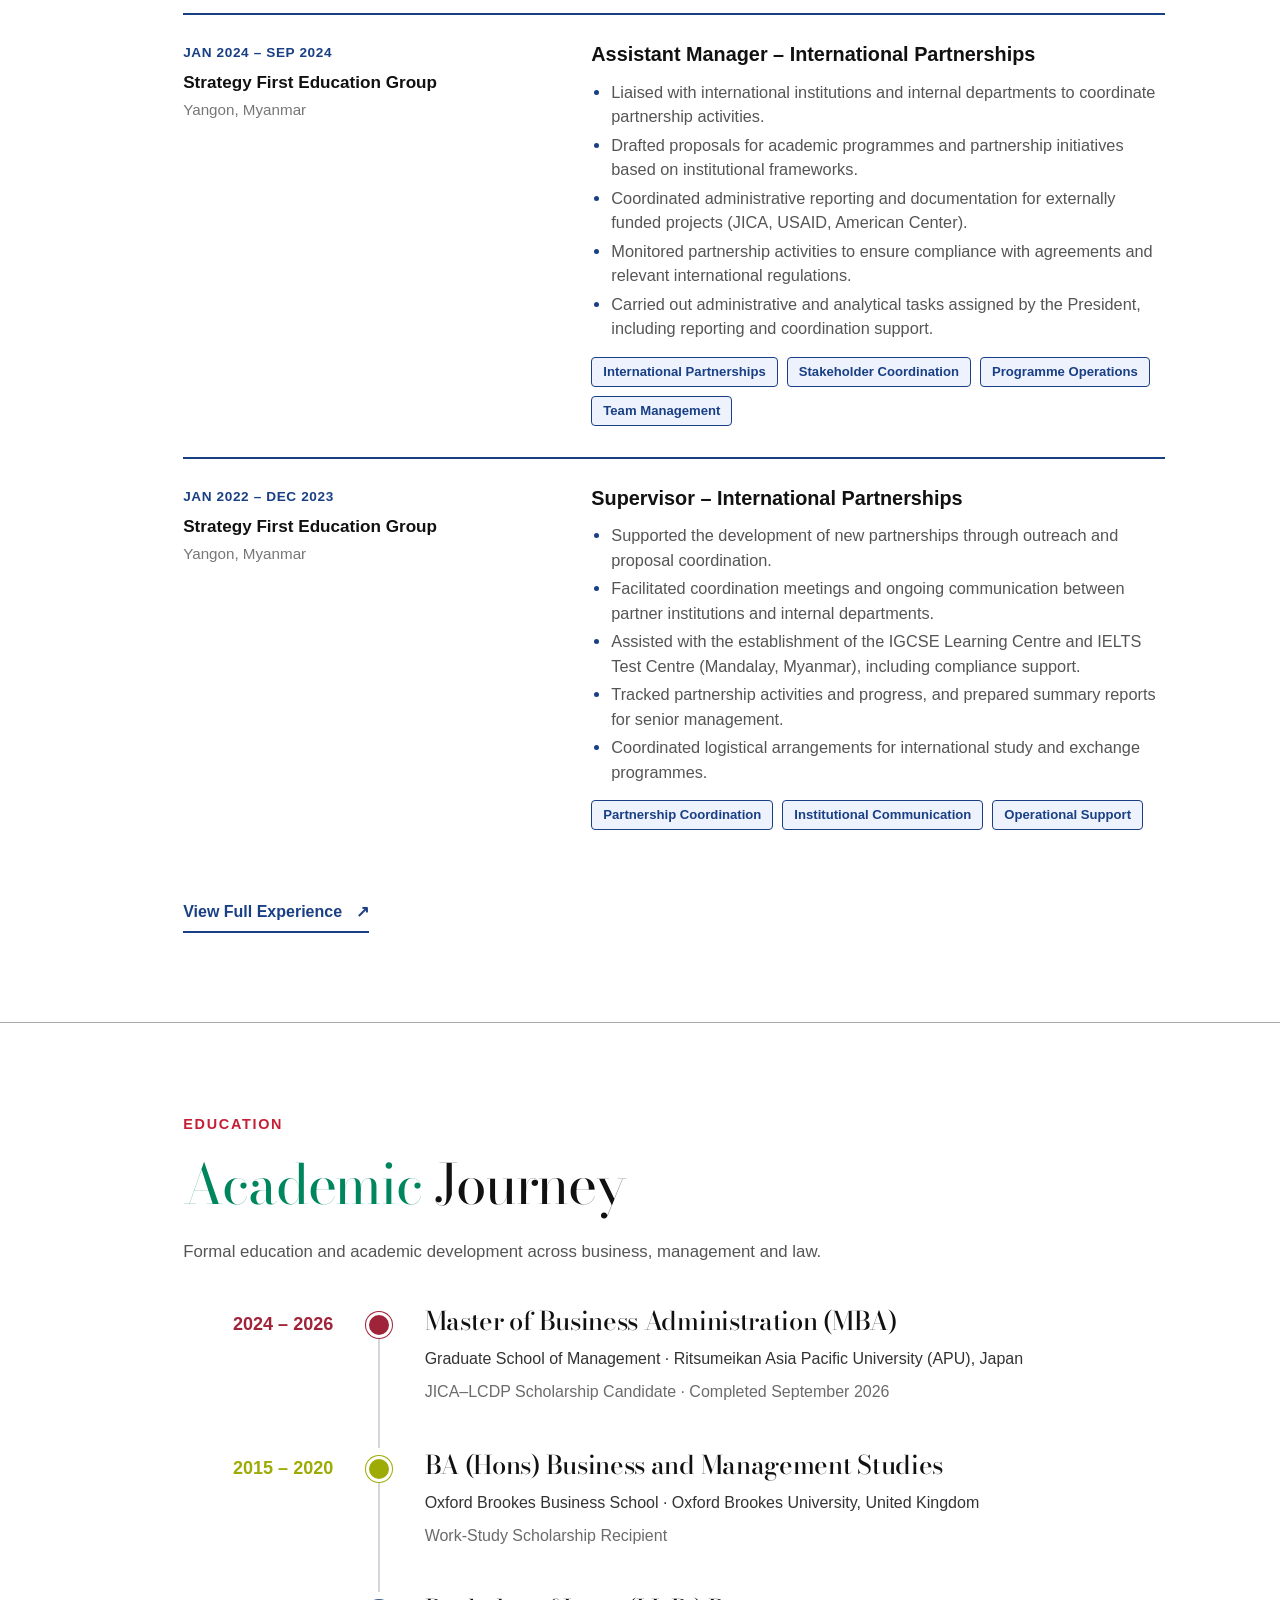
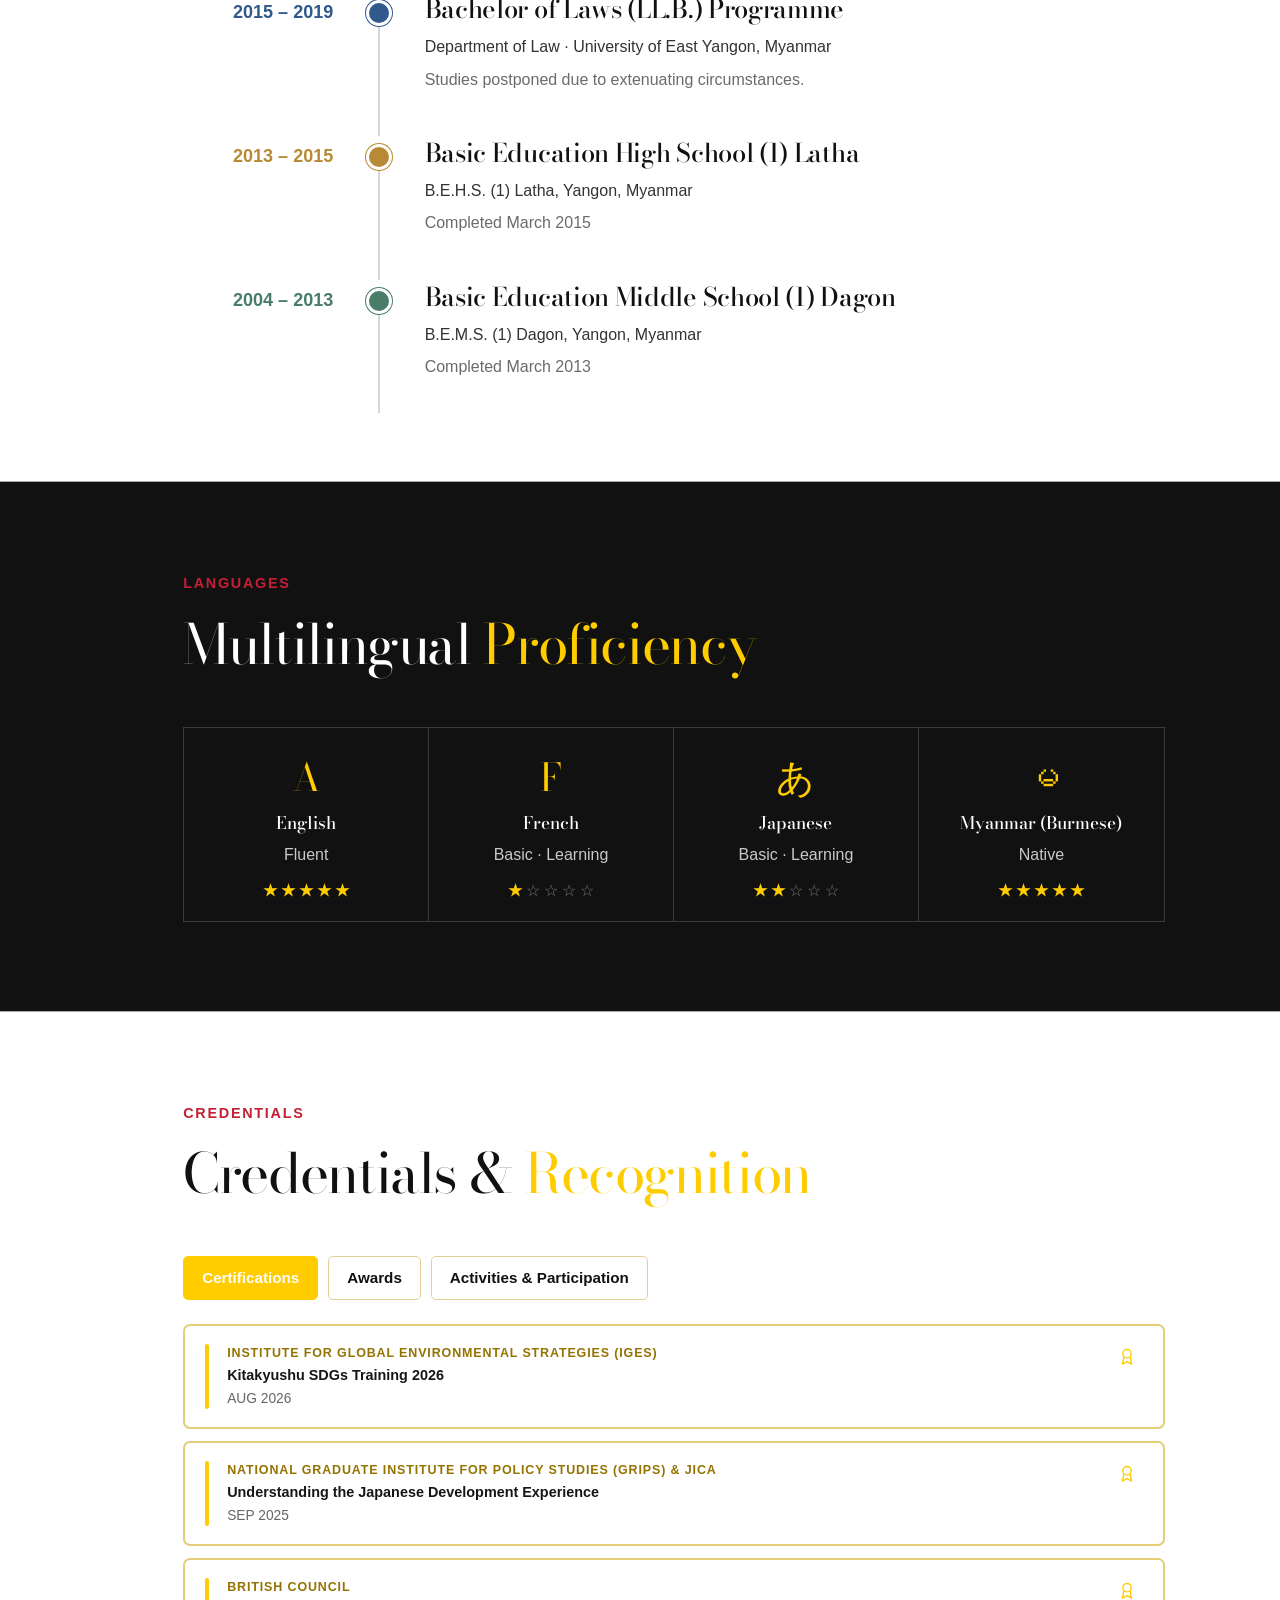
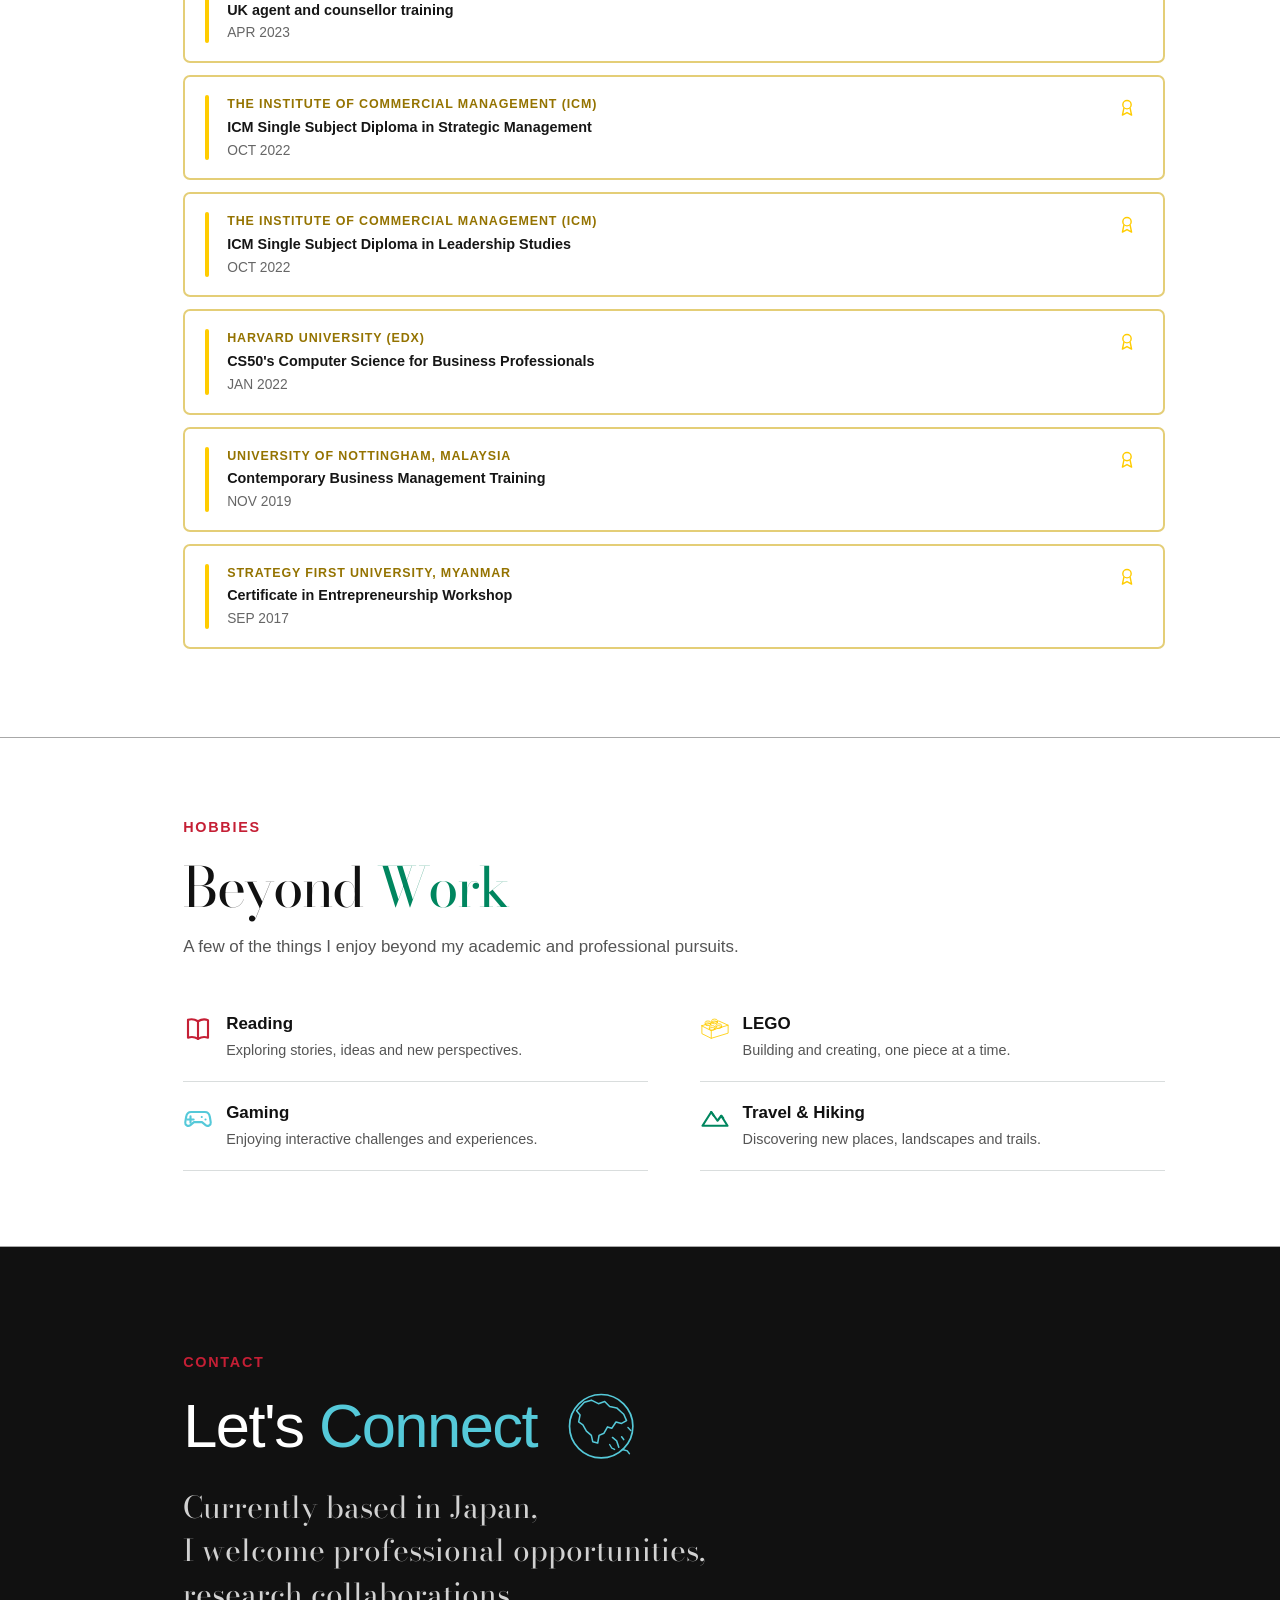
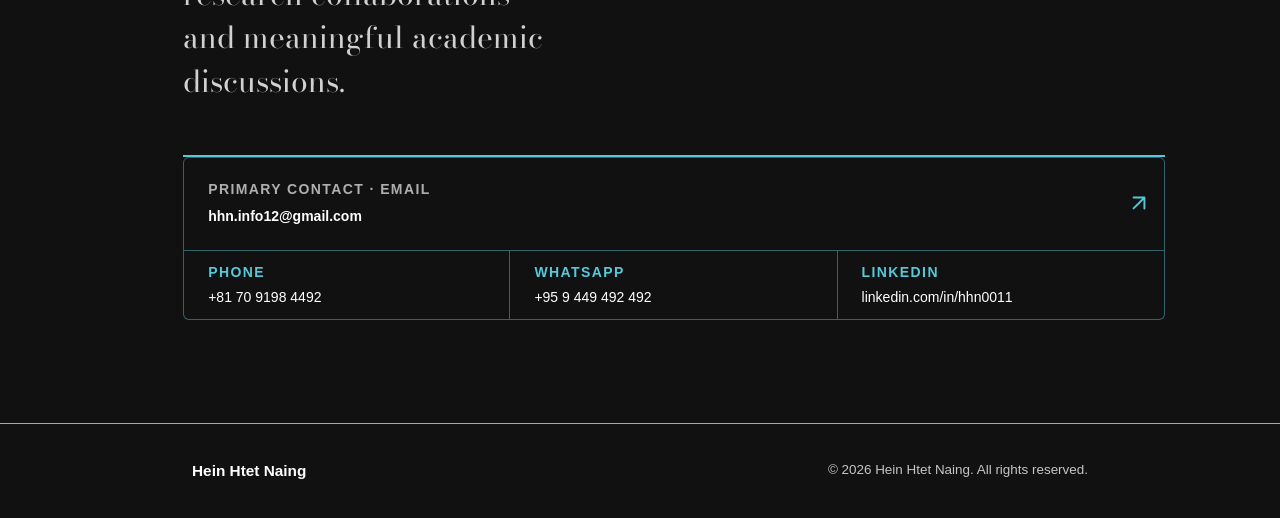
==== commit 18e6c22f: "Activate mixed-theme homepage stylesheet" ====
--- a/index.html
+++ b/index.html
@@ -8,7 +8,7 @@
     <link rel="preconnect" href="https://fonts.googleapis.com">
     <link rel="preconnect" href="https://fonts.gstatic.com" crossorigin>
     <link href="https://fonts.googleapis.com/css2?family=Bodoni+Moda:wght@400;500;600&display=swap" rel="stylesheet">
-    <link rel="stylesheet" href="css/style.css?v=20261013-white3">
+    <link rel="stylesheet" href="css/style.css?v=20261013-mixed1">
     <script src="js/script.js?v=20261013-2" defer></script>
 </head>
 <body>
--- a/css/style.css
+++ b/css/style.css
@@ -1470,131 +1470,7 @@
 }
 
 
-/* == WHITE HOMEPAGE PREVIEW: RESEARCH, LANGUAGES, CONTACT, FOOTER ==
-   This palette experiment is scoped to the homepage and intentionally
-   preserves the separate Experience page and every section's layout. */
-body:not(.experience-standalone) .page-content .focus-section,
-body:not(.experience-standalone) .page-content .languages-section,
-body:not(.experience-standalone) .page-content .contact-section {
-    background: #FFFFFF;
-    color: #111111;
-}
-body:not(.experience-standalone) .focus-section::before,
-body:not(.experience-standalone) .languages-section::before,
-body:not(.experience-standalone) .contact-section::before {
-    background: #FFFFFF;
-}
-body:not(.experience-standalone) .focus-section::after,
-body:not(.experience-standalone) .languages-section::after {
-    background: #DDDDDD;
-}
-body:not(.experience-standalone) .focus-section h2,
-body:not(.experience-standalone) .languages-section h2,
-body:not(.experience-standalone) .contact-section h2 {
-    color: #111111;
-}
-body:not(.experience-standalone) .focus-title-accent,
-body:not(.experience-standalone) .languages-title-accent {
-    color: #947300;
-}
-body:not(.experience-standalone) .focus-introduction,
-body:not(.experience-standalone) .languages-introduction {
-    color: #555555 !important;
-}
-body:not(.experience-standalone) .focus-item h3,
-body:not(.experience-standalone) .language-cell h3 {
-    color: #111111;
-}
-body:not(.experience-standalone) .focus-item p {
-    color: #555555 !important;
-}
-body:not(.experience-standalone) .focus-item-5 {
-    --focus-accent: #B58B00;
-}
-body:not(.experience-standalone) .focus-item-6 {
-    --focus-accent: #858585;
-}
-body:not(.experience-standalone) .language-grid {
-    border-color: #D6D6D6;
-}
-body:not(.experience-standalone) .language-cell {
-    border-color: #D6D6D6;
-}
-body:not(.experience-standalone) .language-cell:nth-child(-n+2) {
-    border-bottom-color: #D6D6D6;
-}
-body:not(.experience-standalone) .language-glyph,
-body:not(.experience-standalone) .star-filled {
-    color: #B58B00;
-}
-body:not(.experience-standalone) .language-level {
-    color: #555555 !important;
-}
-body:not(.experience-standalone) .star-empty {
-    color: #B9B9B9;
-}
-body:not(.experience-standalone) .contact-title-accent {
-    color: #007F96;
-}
-body:not(.experience-standalone) .contact-intro {
-    color: #444444 !important;
-}
-body:not(.experience-standalone) .contact-earth-icon {
-    color: var(--cyan);
-}
-body:not(.experience-standalone) .contact-details {
-    border-top-color: #B2DBE1;
-}
-body:not(.experience-standalone) .contact-primary,
-body:not(.experience-standalone) .contact-method {
-    border-color: #B2DBE1;
-}
-body:not(.experience-standalone) .contact-method:not(:first-child) {
-    border-left-color: transparent;
-}
-body:not(.experience-standalone) .contact-primary .contact-method-label {
-    color: #666666;
-}
-body:not(.experience-standalone) .contact-method-label {
-    color: #007F96;
-}
-body:not(.experience-standalone) .contact-primary-address,
-body:not(.experience-standalone) .contact-method-value {
-    color: #222222;
-}
-body:not(.experience-standalone) .contact-link-arrow {
-    color: #007F96;
-}
-body:not(.experience-standalone) .contact-primary:hover .contact-primary-address,
-body:not(.experience-standalone) .contact-primary:focus-visible .contact-primary-address,
-body:not(.experience-standalone) .contact-method:hover .contact-method-value,
-body:not(.experience-standalone) .contact-method:focus-visible .contact-method-value {
-    color: #007F96;
-}
-body:not(.experience-standalone) .contact-section a:focus-visible {
-    outline-color: #007F96;
-}
-body:not(.experience-standalone) > .site-footer {
-    background: #FFFFFF;
-    color: #111111;
-    border-top: 1px solid #111111;
-}
-body:not(.experience-standalone) > .site-footer .footer-name {
-    color: #111111;
-}
-body:not(.experience-standalone) > .site-footer .footer-copyright {
-    color: #666666;
-}
-body:not(.experience-standalone) .floating-nav {
-    border-color: #CFCFCF;
-}
-@media (max-width: 768px) {
-    body:not(.experience-standalone) .contact-method:not(:first-child) {
-        border-left-color: #B2DBE1;
-    }
-}
-
-/* Unified subtle dividers on the all-white homepage.
+/* Unified subtle dividers on the mixed light-and-dark homepage.
    Scope these rules to the homepage; keep accents within sections unchanged. */
 body:not(.experience-standalone) .Intro {
     border-bottom: 1px solid #A8A8A8;
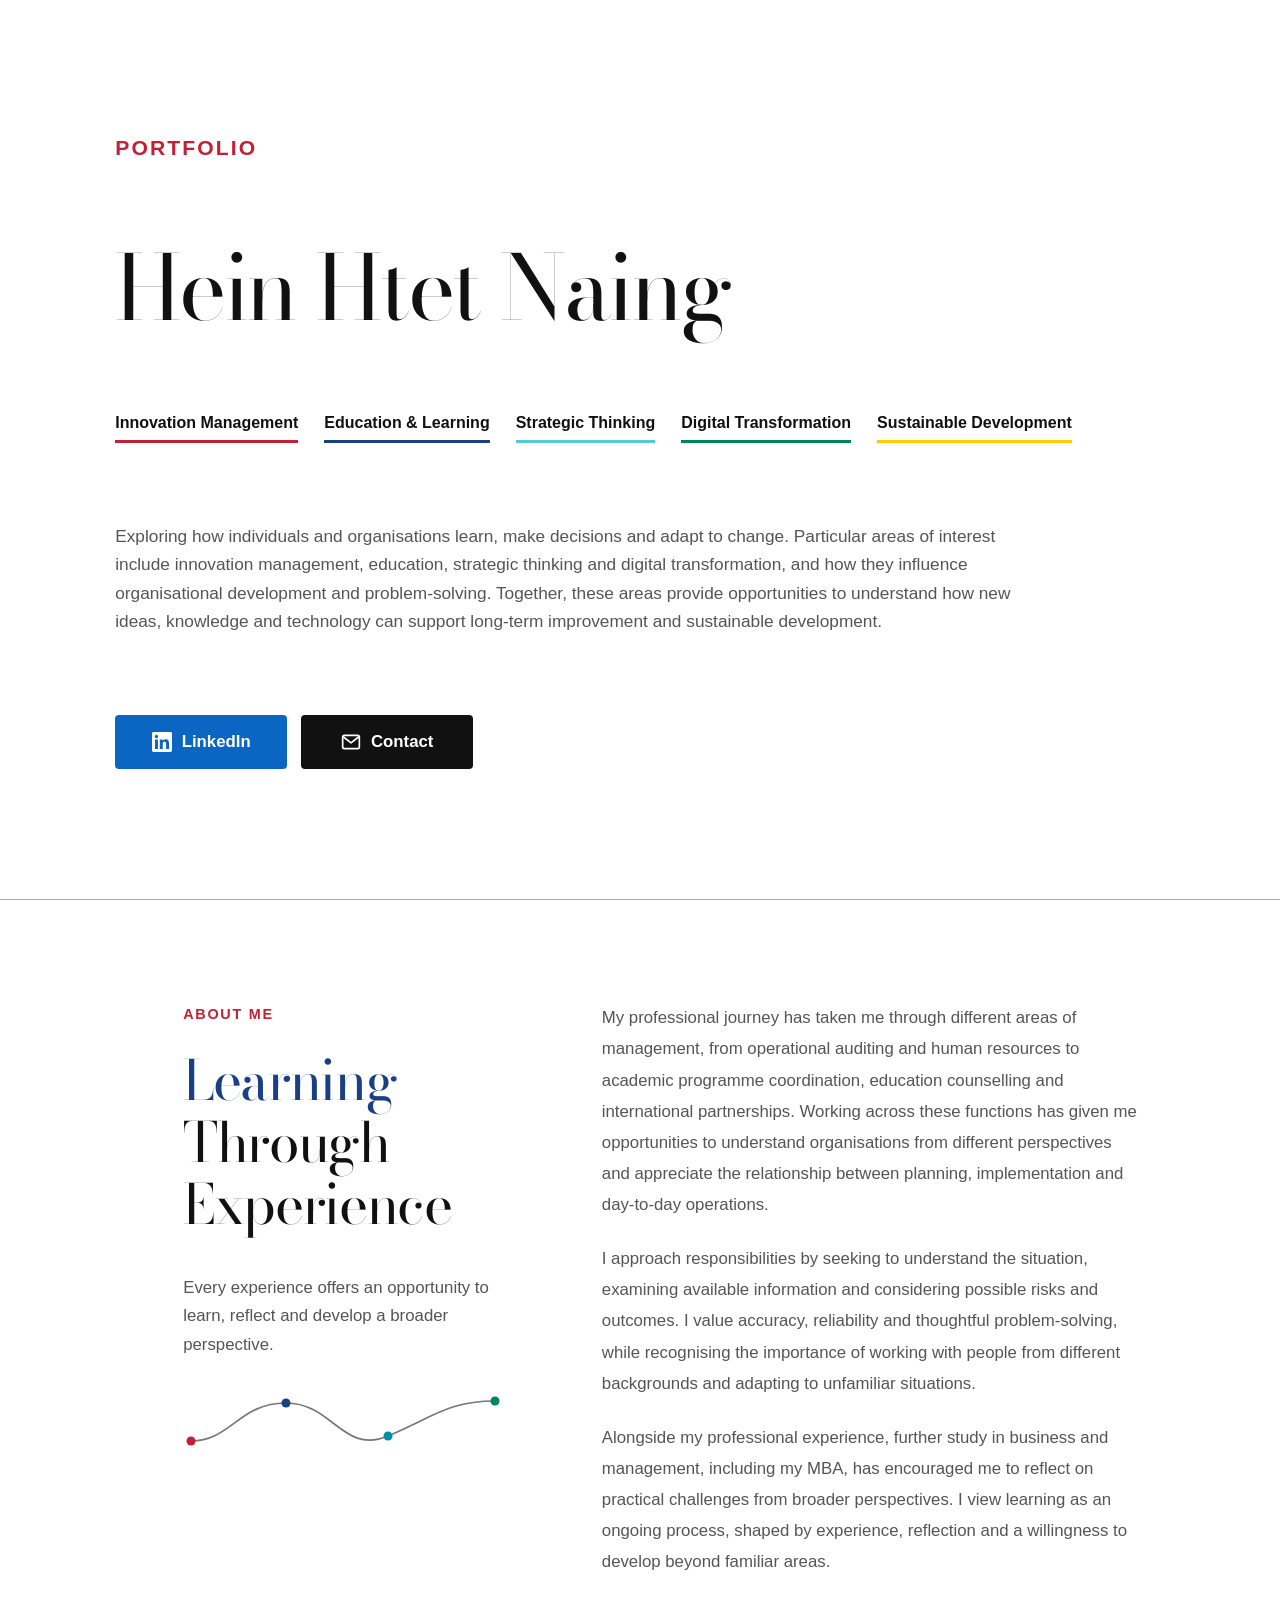
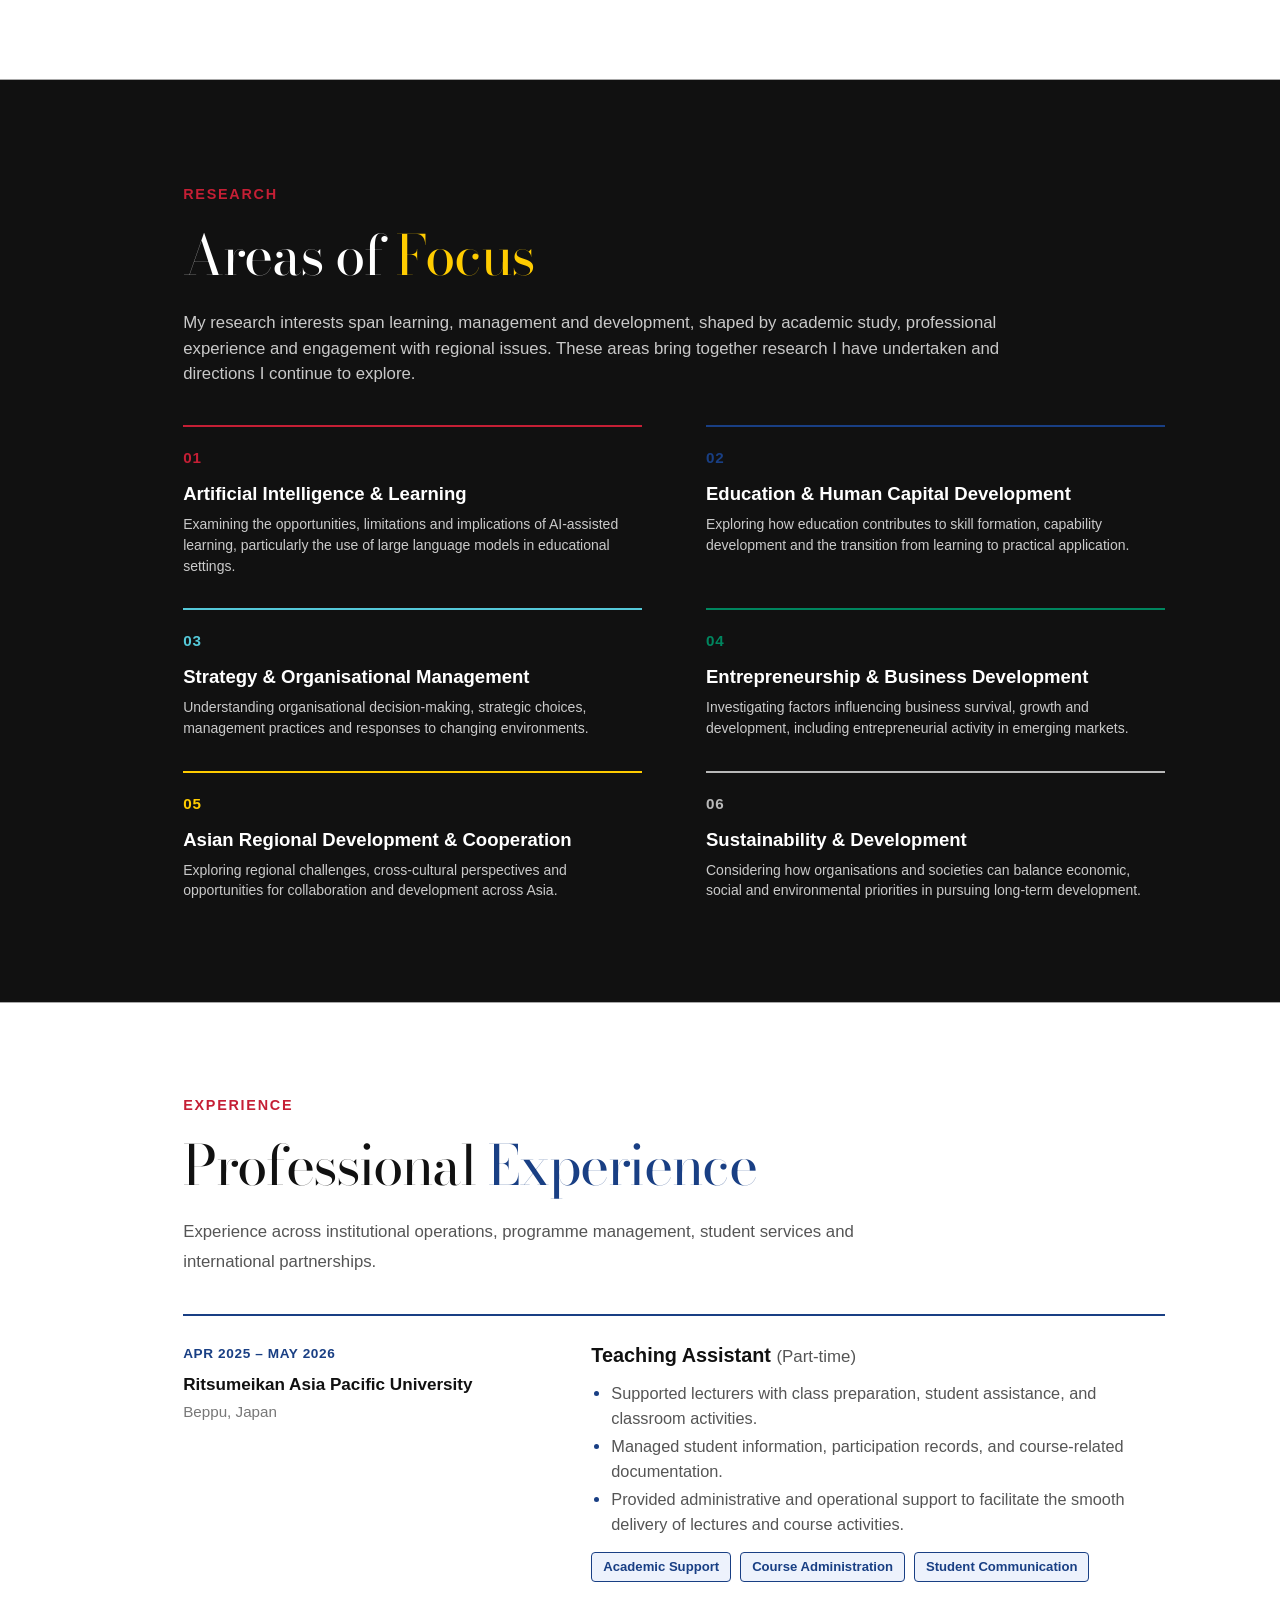
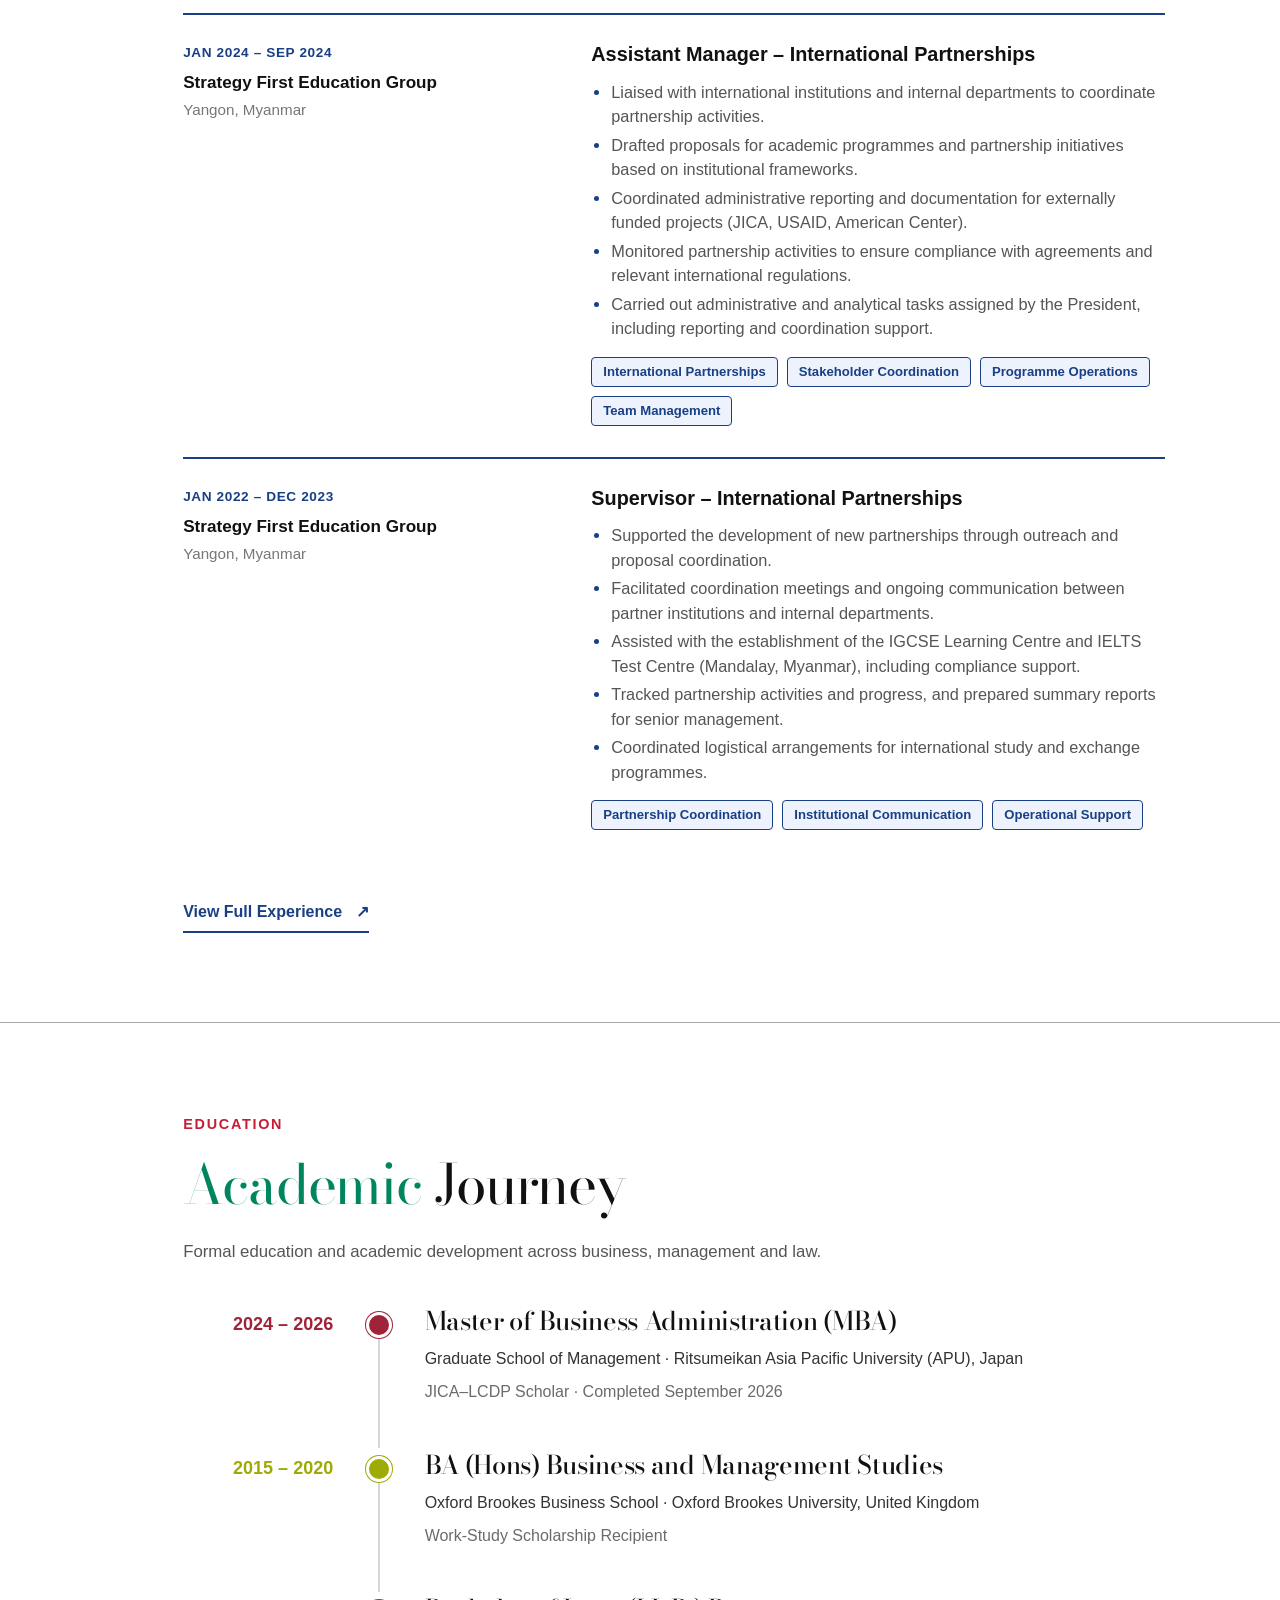
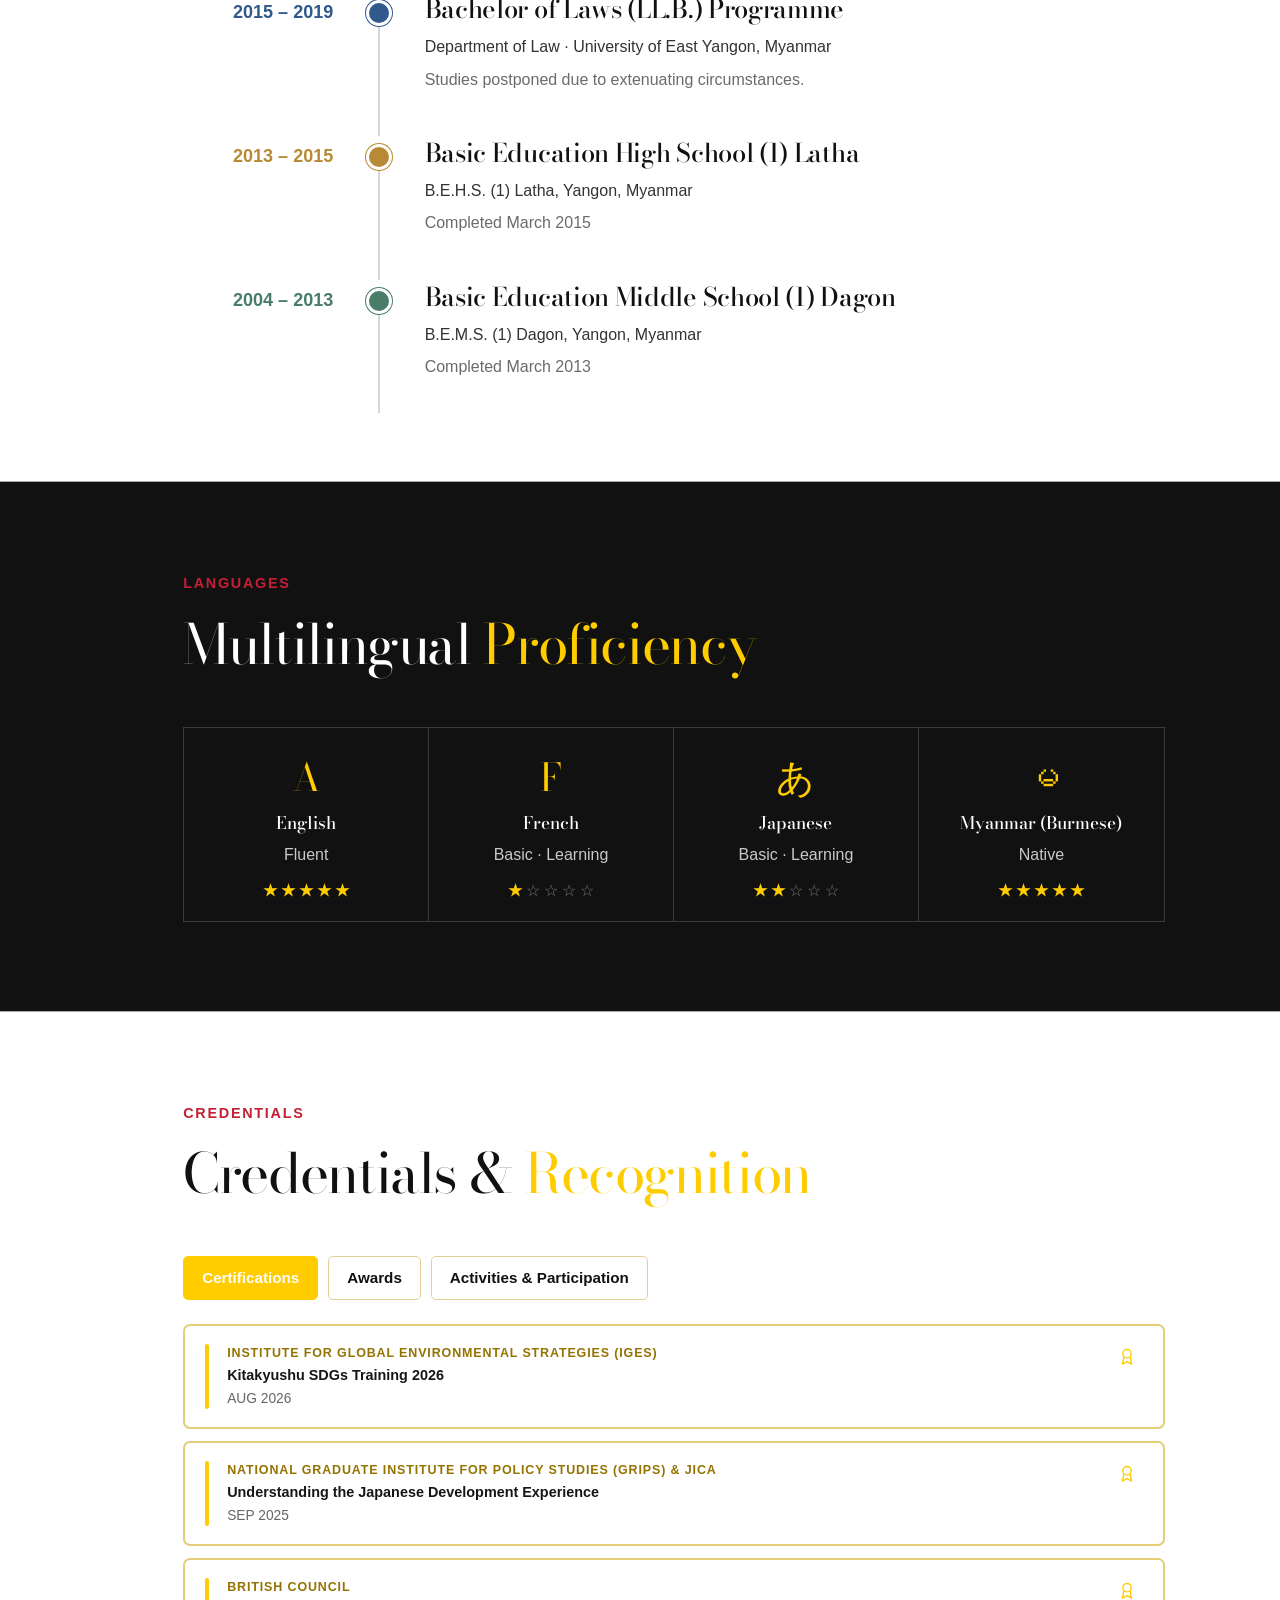
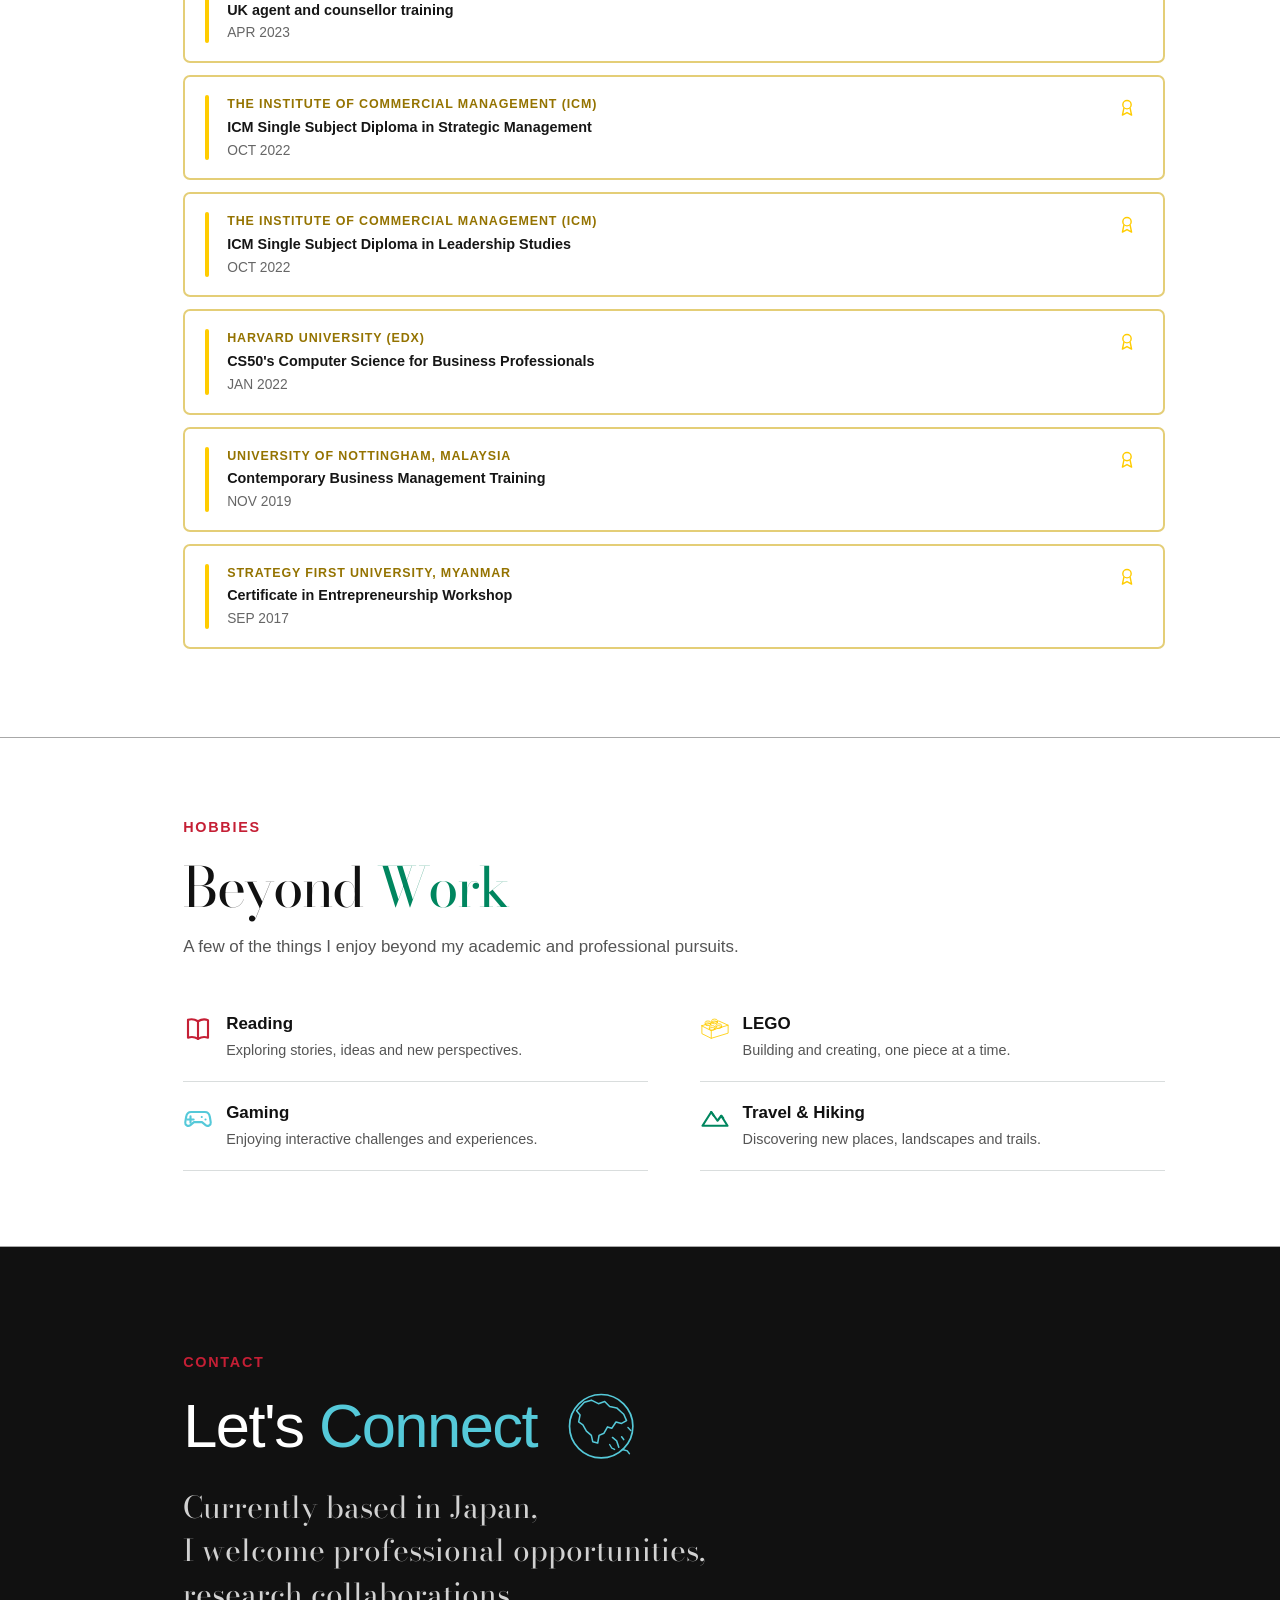
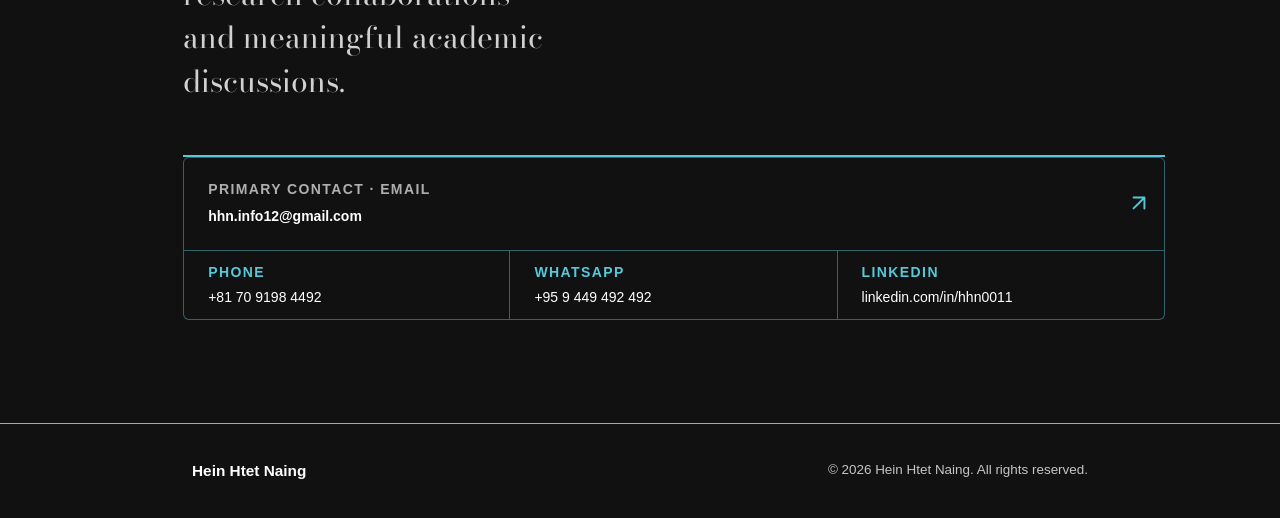
==== commit d8e3ee1d: "Update scholarship designation to JICA-LCDP Scholar" ====
--- a/index.html
+++ b/index.html
@@ -214,7 +214,7 @@
                         <div class="education-details">
                             <h3>Master of Business Administration (MBA)</h3>
                             <p class="education-school">Graduate School of Management · Ritsumeikan Asia Pacific University (APU), Japan</p>
-                            <p class="education-note">JICA–LCDP Scholarship Candidate · Completed September 2026</p>
+                            <p class="education-note">JICA–LCDP Scholar · Completed September 2026</p>
                         </div>
                     </article>
                     <article class="education-entry education-entry-2" style="--school-accent:#9EAB05">
